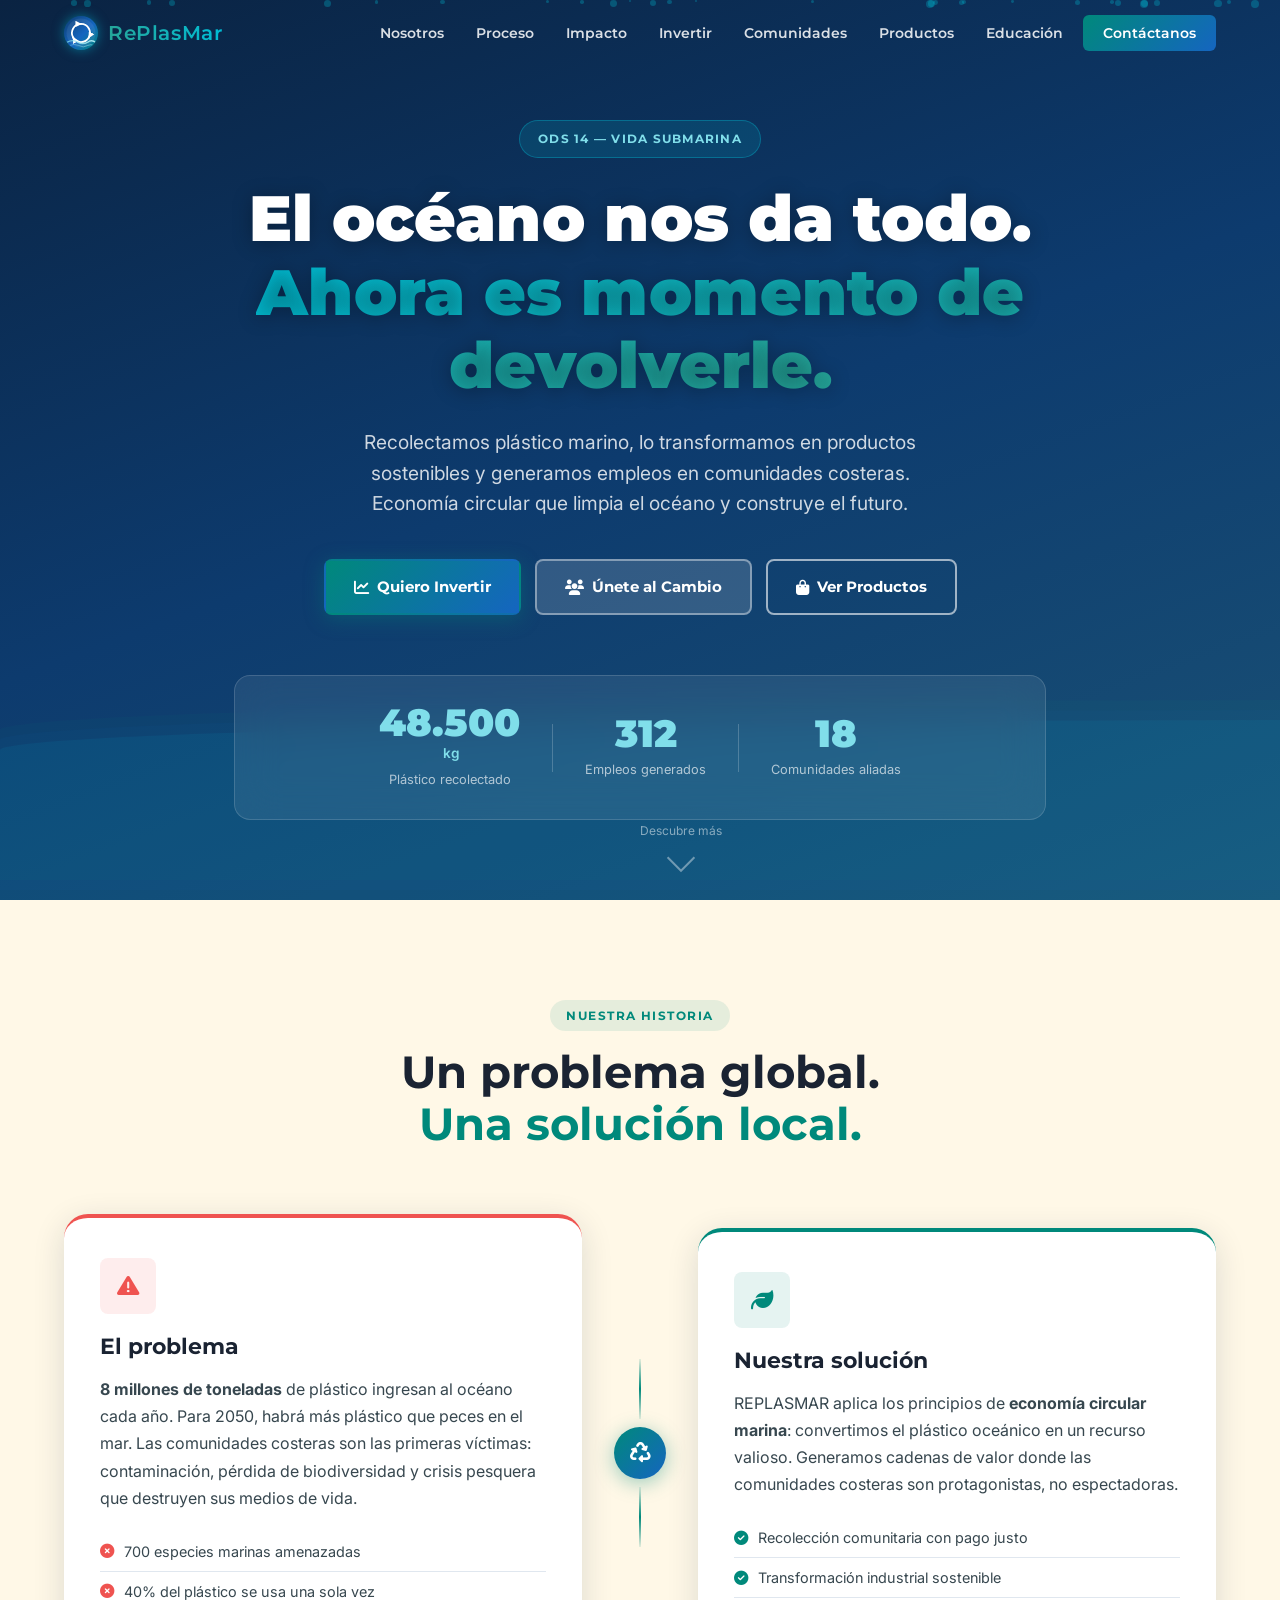
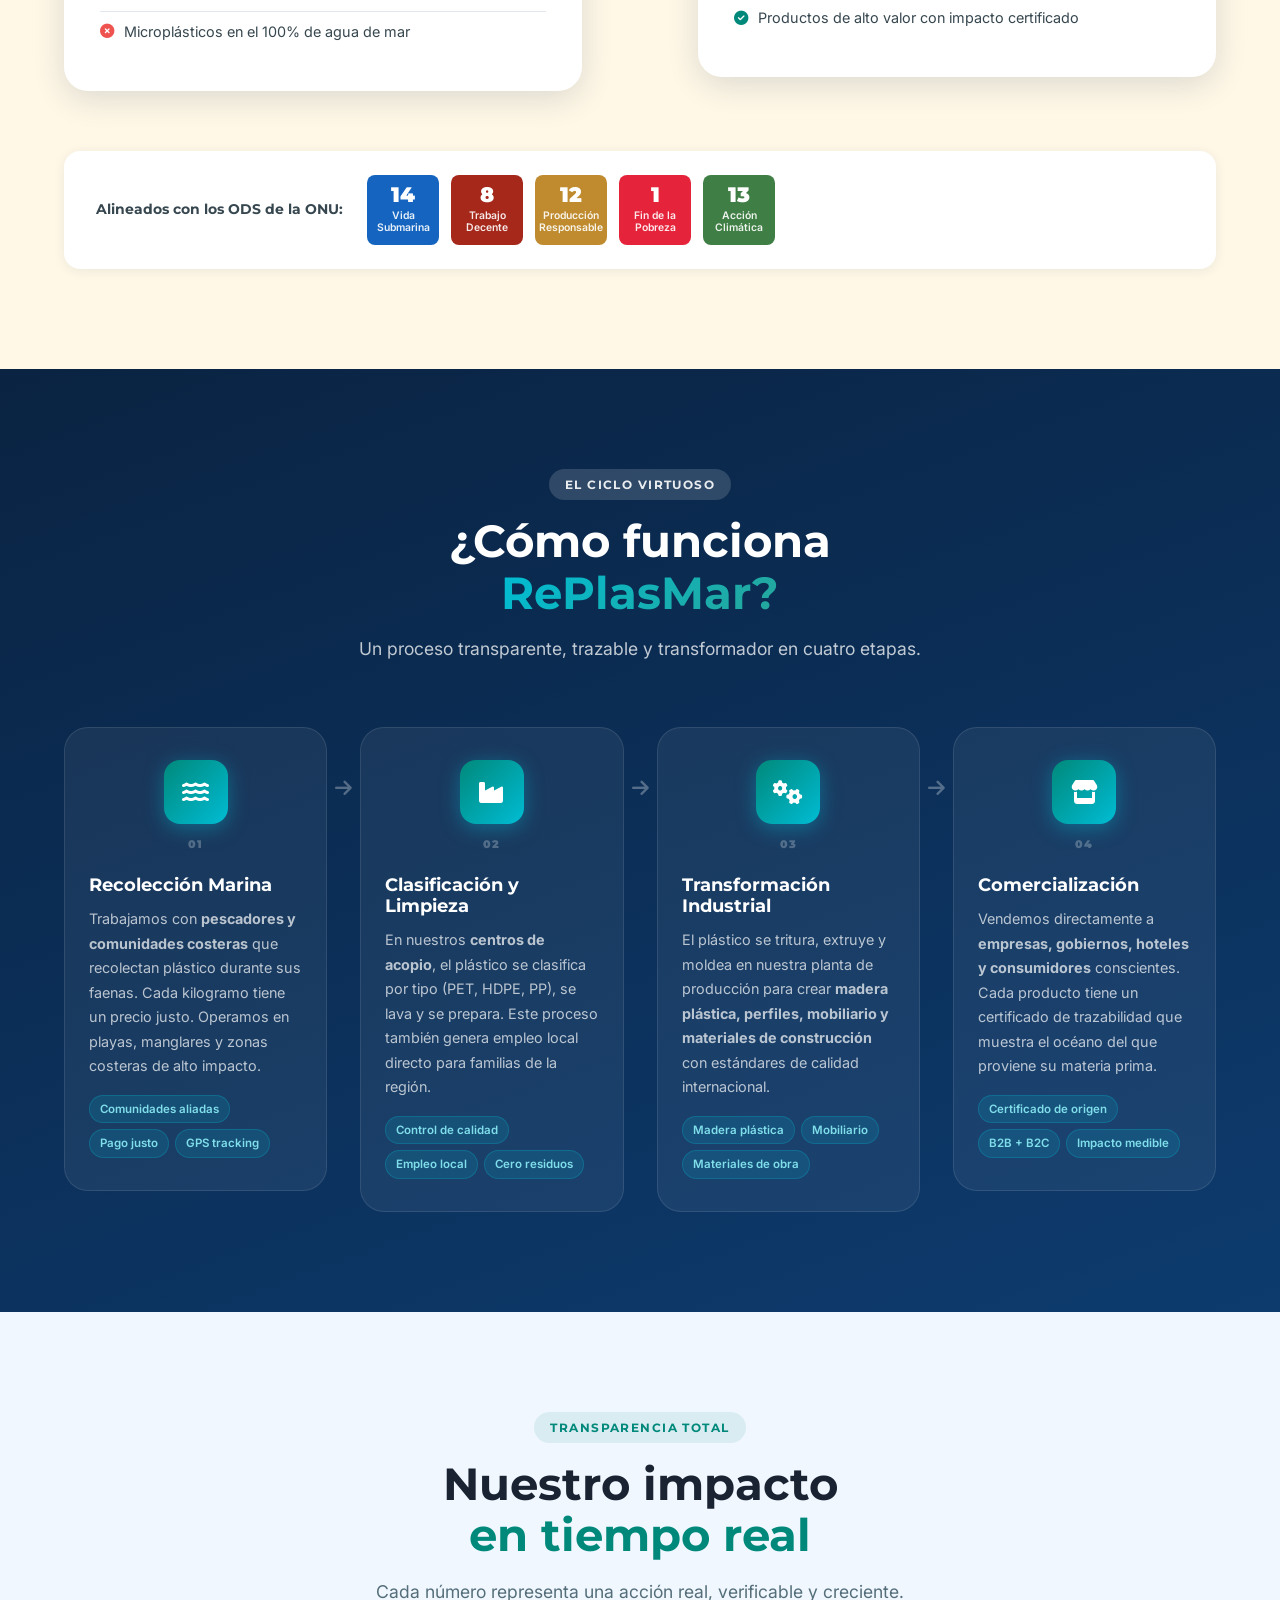
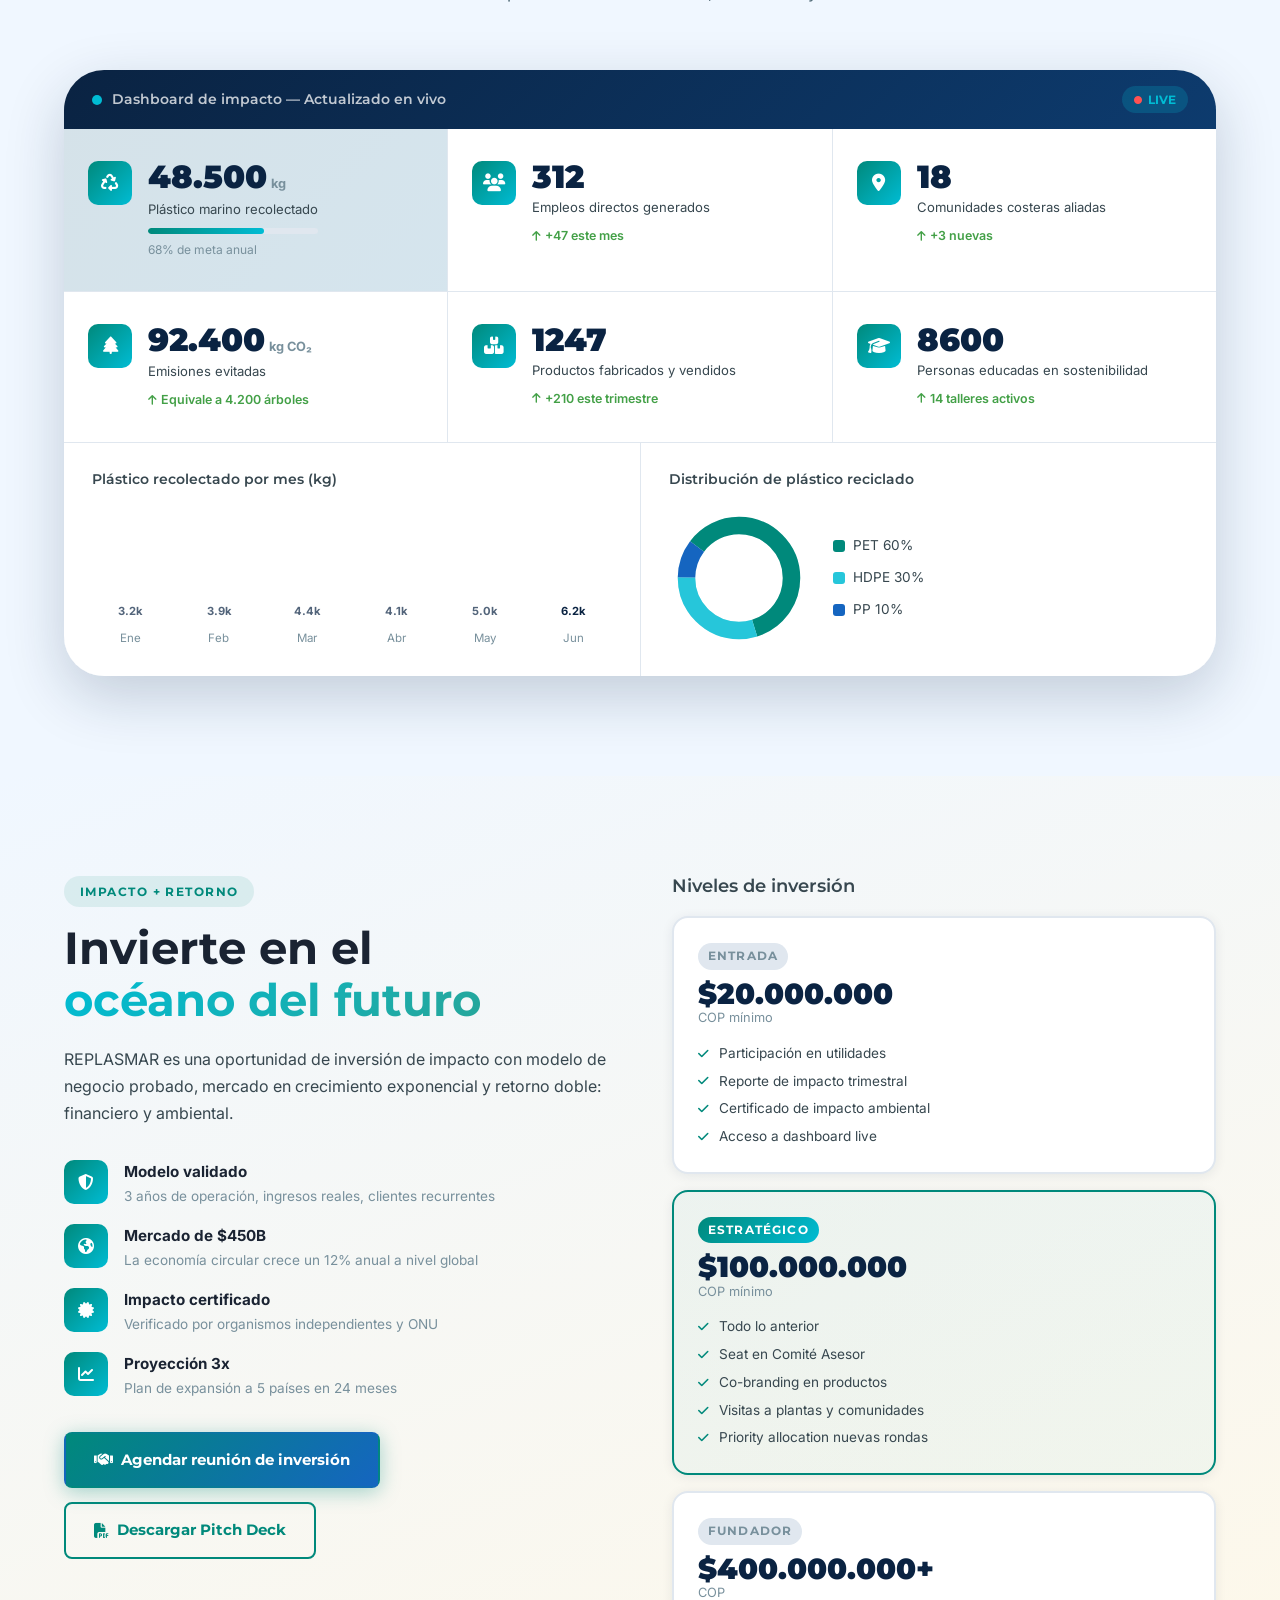
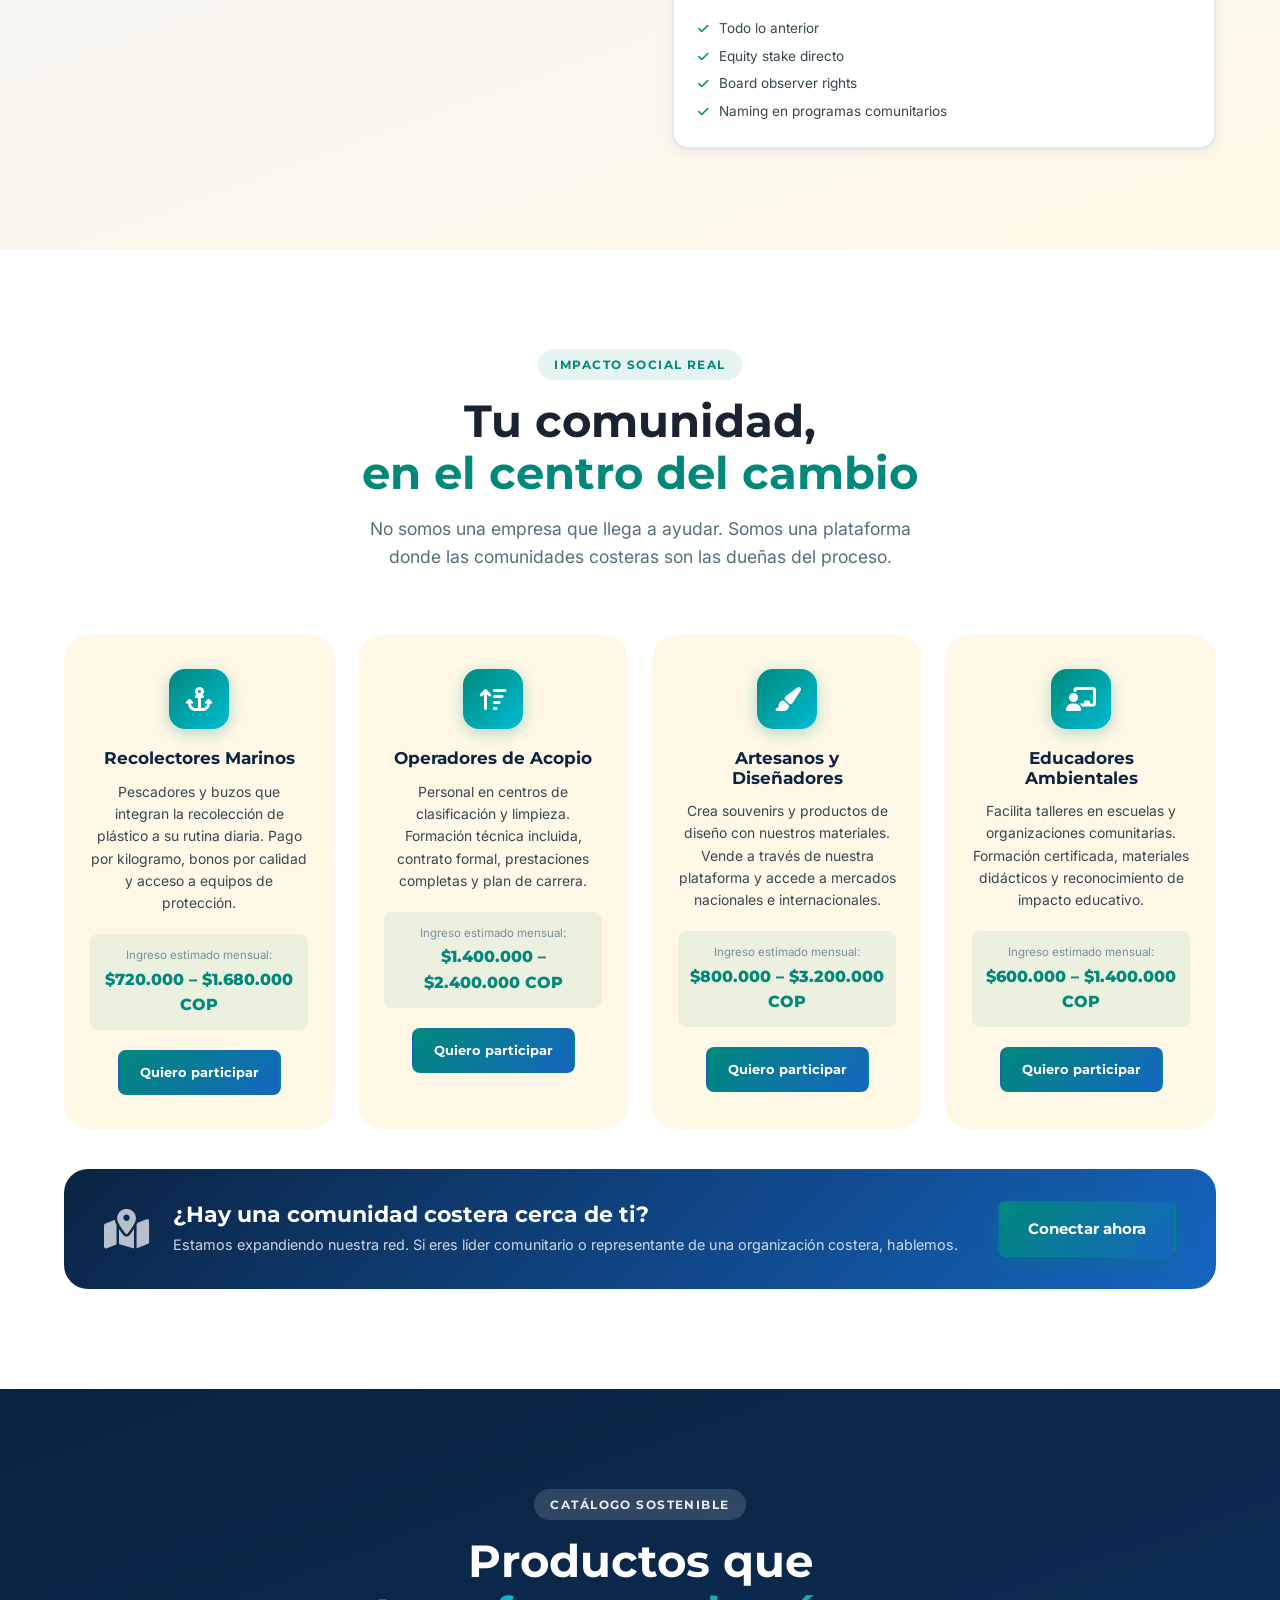
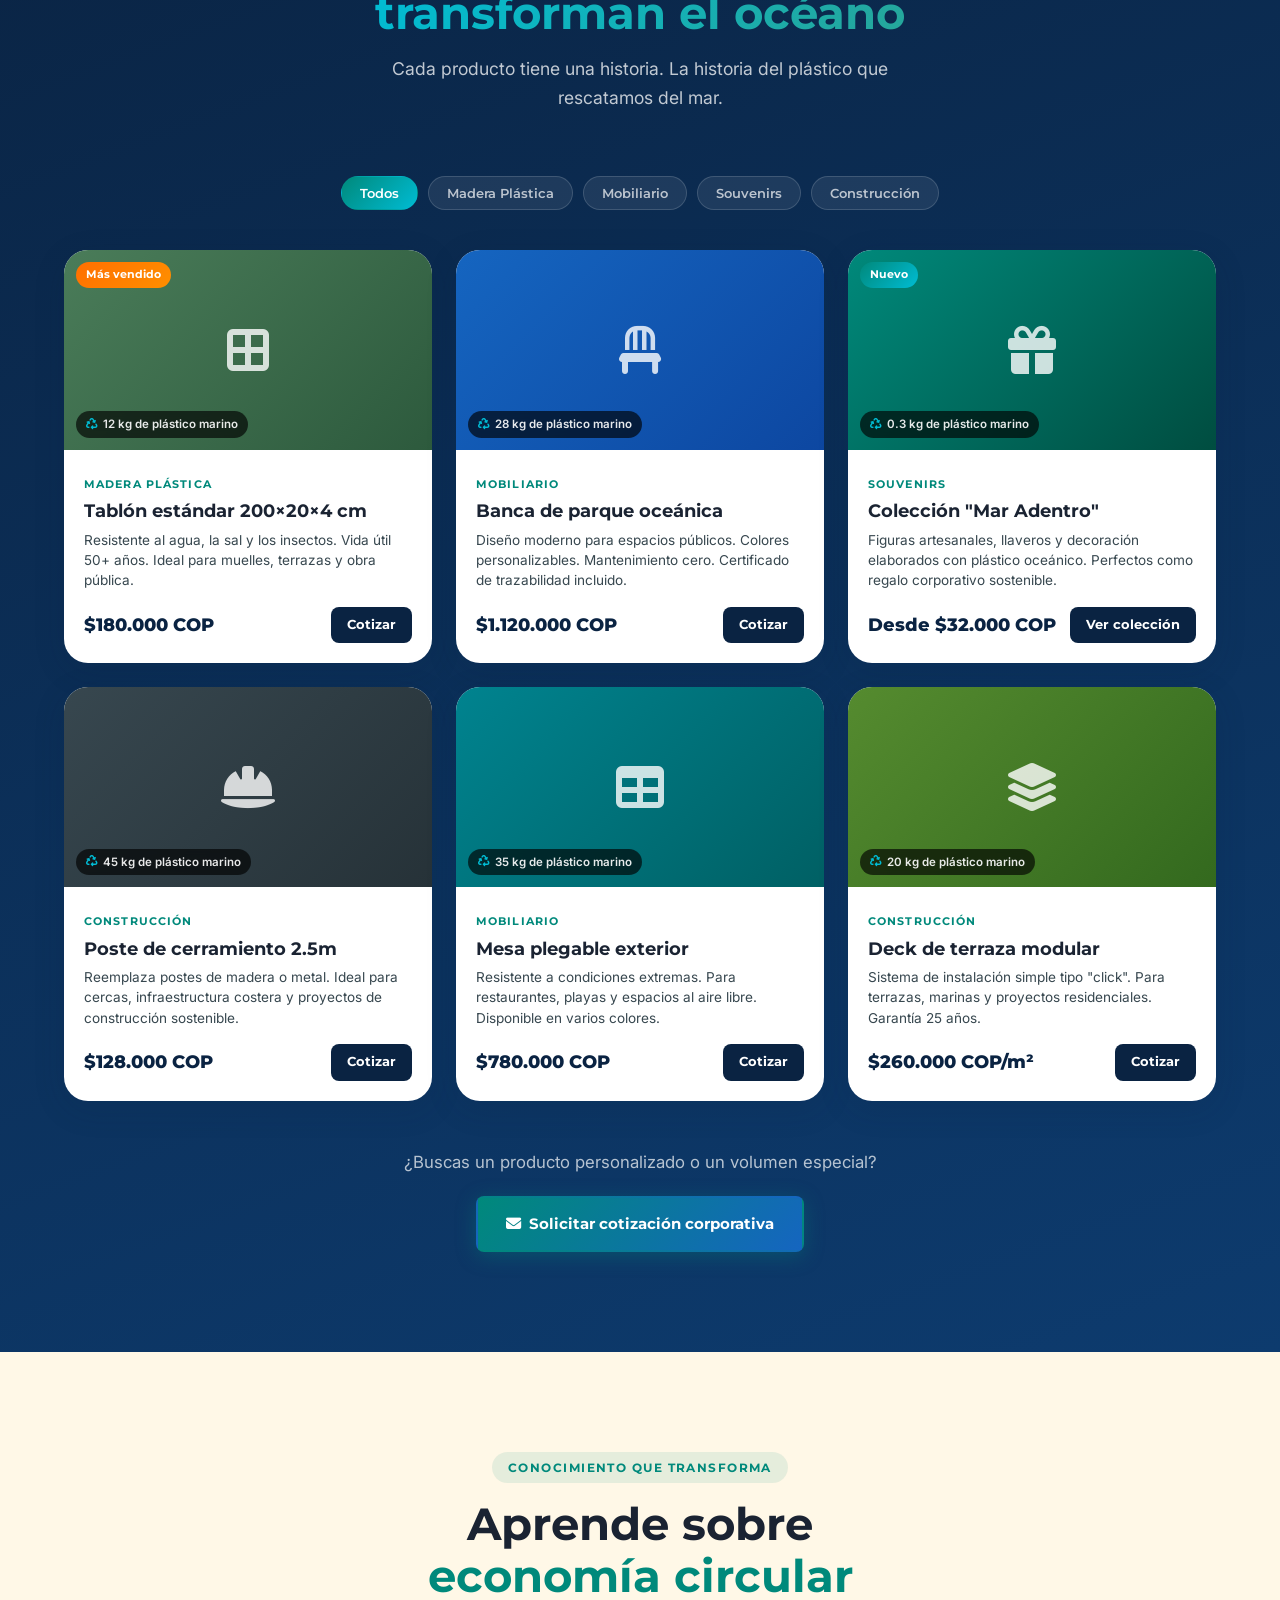
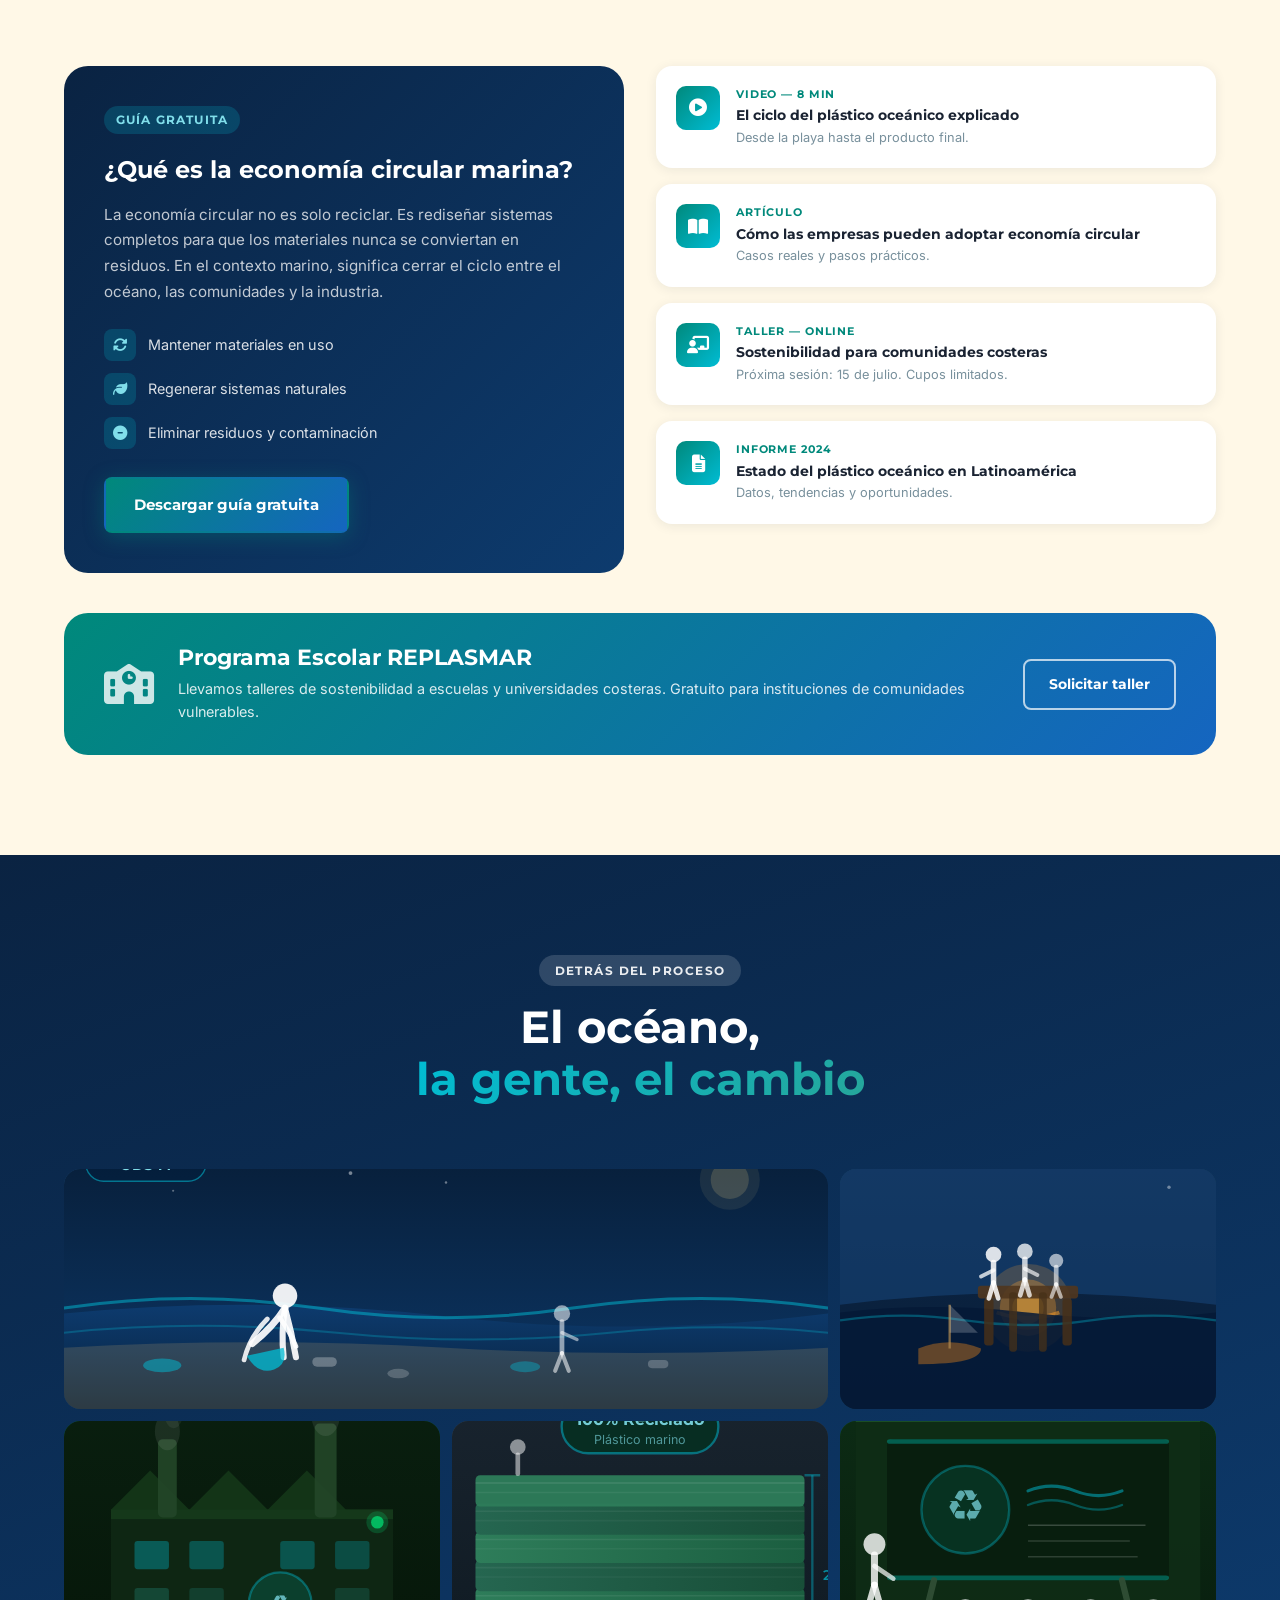
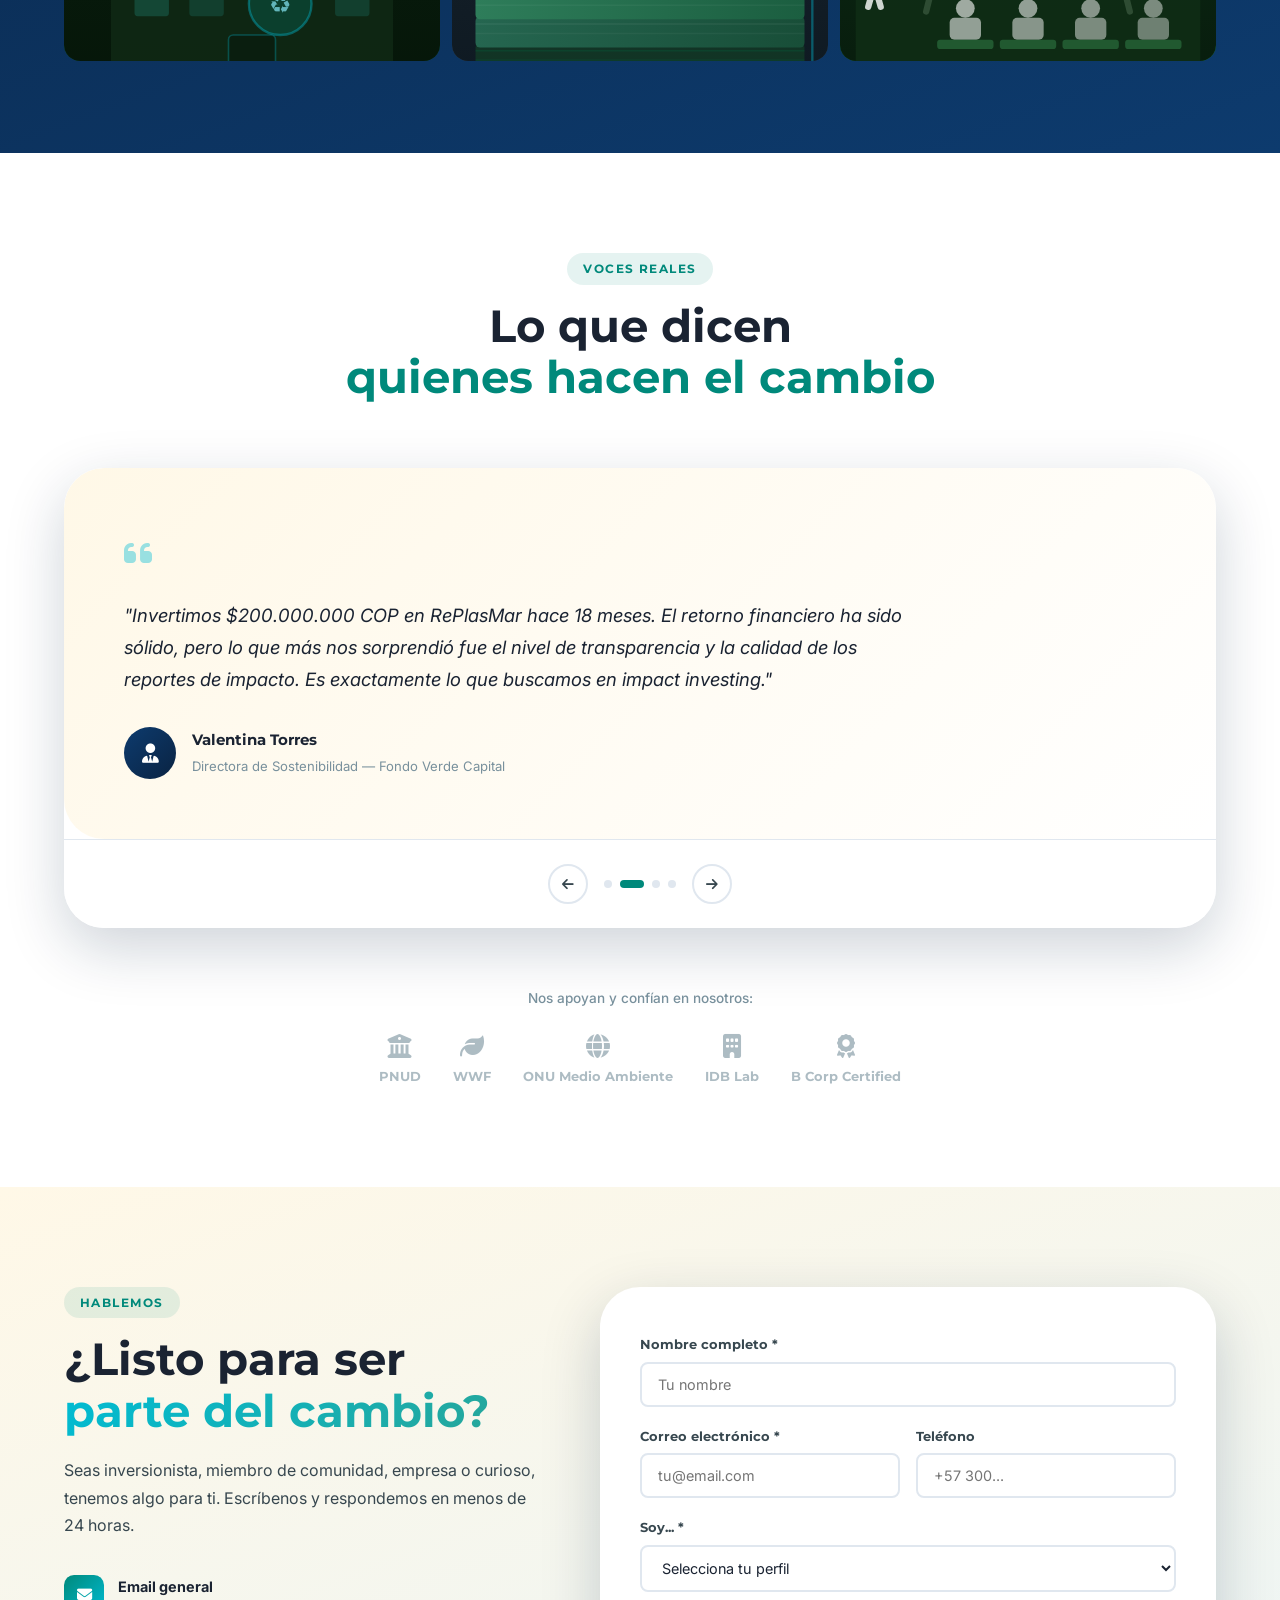
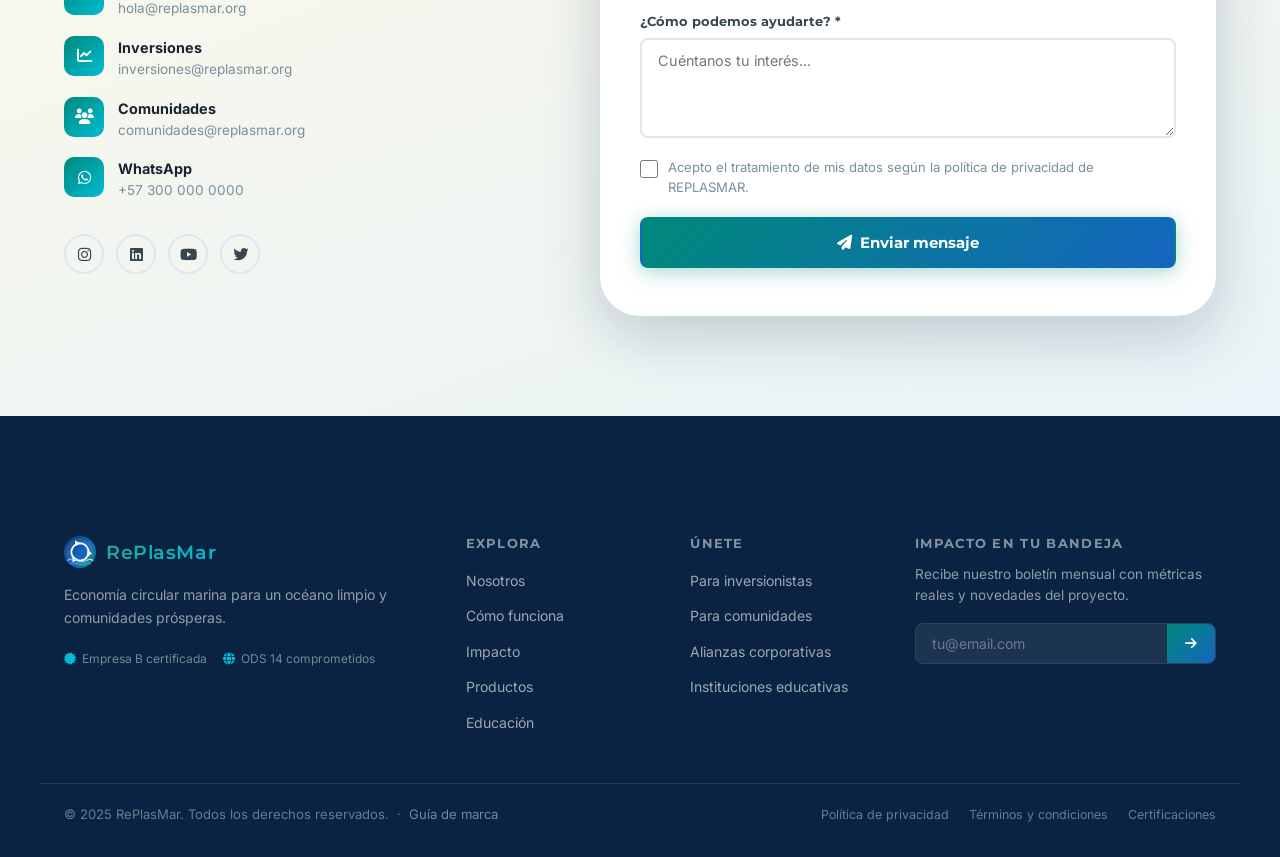
==== index.html @ 80ac5e84 "Initial commit — RePlasMar web Sitio completo: 11 secciones, logo SVG, guía de marca, scripts JS y e" ====
<!DOCTYPE html>
<html lang="es">
<head>
  <meta charset="UTF-8" />
  <meta name="viewport" content="width=device-width, initial-scale=1.0" />
  <meta name="description" content="RePlasMar — Transformamos el plástico del océano en productos sostenibles, empleos reales y futuro para las comunidades costeras." />
  <title>RePlasMar — Economía Circular Marina</title>
  <link rel="icon" href="logo.svg" type="image/svg+xml" />

  <!-- Fonts -->
  <link rel="preconnect" href="https://fonts.googleapis.com" />
  <link rel="preconnect" href="https://fonts.gstatic.com" crossorigin />
  <link href="https://fonts.googleapis.com/css2?family=Montserrat:wght@300;400;600;700;800;900&family=Inter:wght@300;400;500;600&display=swap" rel="stylesheet" />

  <!-- Icons -->
  <link rel="stylesheet" href="https://cdnjs.cloudflare.com/ajax/libs/font-awesome/6.5.0/css/all.min.css" />

  <link rel="stylesheet" href="styles.css" />
</head>
<body>

  <!-- ═══════════════════════════════════════════
       NAVIGATION
  ═══════════════════════════════════════════ -->
  <nav class="navbar" id="navbar">
    <div class="nav-container">
      <a href="#inicio" class="nav-logo">
        <img src="logo.svg" class="nav-logo-img" alt="RePlasMar" width="34" height="34" />
        <span class="logo-text">RePlasMar</span>
      </a>
      <ul class="nav-links" id="navLinks">
        <li><a href="#nosotros">Nosotros</a></li>
        <li><a href="#como-funciona">Proceso</a></li>
        <li><a href="#impacto">Impacto</a></li>
        <li><a href="#inversionistas">Invertir</a></li>
        <li><a href="#comunidades">Comunidades</a></li>
        <li><a href="#productos">Productos</a></li>
        <li><a href="#educacion">Educación</a></li>
        <li><a href="#contacto" class="nav-cta">Contáctanos</a></li>
      </ul>
      <button class="hamburger" id="hamburger" aria-label="Abrir menú">
        <span></span><span></span><span></span>
      </button>
    </div>
  </nav>

  <!-- ═══════════════════════════════════════════
       HERO SECTION
  ═══════════════════════════════════════════ -->
  <section id="inicio" class="hero">
    <div class="hero-bg">
      <div class="wave wave-1"></div>
      <div class="wave wave-2"></div>
      <div class="wave wave-3"></div>
      <div class="particles" id="particles"></div>
    </div>
    <div class="hero-content">
      <div class="hero-badge">
        <span>ODS 14 — Vida Submarina</span>
      </div>
      <h1 class="hero-title">
        El océano nos da todo.<br/>
        <span class="gradient-text">Ahora es momento de devolverle.</span>
      </h1>
      <p class="hero-subtitle">
        Recolectamos plástico marino, lo transformamos en productos sostenibles
        y generamos empleos en comunidades costeras. Economía circular que limpia
        el océano y construye el futuro.
      </p>
      <div class="hero-cta-group">
        <a href="#inversionistas" class="btn btn-primary">
          <i class="fas fa-chart-line"></i> Quiero Invertir
        </a>
        <a href="#comunidades" class="btn btn-secondary">
          <i class="fas fa-users"></i> Únete al Cambio
        </a>
        <a href="#productos" class="btn btn-outline">
          <i class="fas fa-shopping-bag"></i> Ver Productos
        </a>
      </div>
      <div class="hero-stats">
        <div class="hero-stat">
          <span class="stat-num" data-target="48500">0</span>
          <span class="stat-unit">kg</span>
          <span class="stat-label">Plástico recolectado</span>
        </div>
        <div class="hero-stat-divider"></div>
        <div class="hero-stat">
          <span class="stat-num" data-target="312">0</span>
          <span class="stat-label">Empleos generados</span>
        </div>
        <div class="hero-stat-divider"></div>
        <div class="hero-stat">
          <span class="stat-num" data-target="18">0</span>
          <span class="stat-label">Comunidades aliadas</span>
        </div>
      </div>
    </div>
    <div class="hero-scroll-indicator">
      <span>Descubre más</span>
      <div class="scroll-arrow"></div>
    </div>
  </section>

  <!-- ═══════════════════════════════════════════
       SOBRE NOSOTROS
  ═══════════════════════════════════════════ -->
  <section id="nosotros" class="section about">
    <div class="container">
      <div class="section-header">
        <span class="section-tag">Nuestra historia</span>
        <h2>Un problema global.<br/><span class="text-accent">Una solución local.</span></h2>
      </div>

      <div class="about-grid">
        <div class="about-problem fade-in">
          <div class="about-card problem-card">
            <div class="about-icon">
              <i class="fas fa-exclamation-triangle"></i>
            </div>
            <h3>El problema</h3>
            <p>
              <strong>8 millones de toneladas</strong> de plástico ingresan al océano cada año.
              Para 2050, habrá más plástico que peces en el mar. Las comunidades costeras
              son las primeras víctimas: contaminación, pérdida de biodiversidad y crisis
              pesquera que destruyen sus medios de vida.
            </p>
            <ul class="problem-list">
              <li><i class="fas fa-times-circle"></i> 700 especies marinas amenazadas</li>
              <li><i class="fas fa-times-circle"></i> 40% del plástico se usa una sola vez</li>
              <li><i class="fas fa-times-circle"></i> Microplásticos en el 100% de agua de mar</li>
            </ul>
          </div>
        </div>

        <div class="about-connector fade-in">
          <div class="connector-line"></div>
          <div class="connector-icon">
            <i class="fas fa-recycle"></i>
          </div>
          <div class="connector-line"></div>
        </div>

        <div class="about-solution fade-in">
          <div class="about-card solution-card">
            <div class="about-icon solution-icon">
              <i class="fas fa-leaf"></i>
            </div>
            <h3>Nuestra solución</h3>
            <p>
              REPLASMAR aplica los principios de <strong>economía circular marina</strong>:
              convertimos el plástico oceánico en un recurso valioso. Generamos cadenas
              de valor donde las comunidades costeras son protagonistas, no espectadoras.
            </p>
            <ul class="solution-list">
              <li><i class="fas fa-check-circle"></i> Recolección comunitaria con pago justo</li>
              <li><i class="fas fa-check-circle"></i> Transformación industrial sostenible</li>
              <li><i class="fas fa-check-circle"></i> Productos de alto valor con impacto certificado</li>
            </ul>
          </div>
        </div>
      </div>

      <div class="ods-banner fade-in">
        <span class="ods-label">Alineados con los ODS de la ONU:</span>
        <div class="ods-badges">
          <div class="ods-badge ods-14">
            <span class="ods-num">14</span>
            <span class="ods-name">Vida Submarina</span>
          </div>
          <div class="ods-badge ods-8">
            <span class="ods-num">8</span>
            <span class="ods-name">Trabajo Decente</span>
          </div>
          <div class="ods-badge ods-12">
            <span class="ods-num">12</span>
            <span class="ods-name">Producción Responsable</span>
          </div>
          <div class="ods-badge ods-1">
            <span class="ods-num">1</span>
            <span class="ods-name">Fin de la Pobreza</span>
          </div>
          <div class="ods-badge ods-13">
            <span class="ods-num">13</span>
            <span class="ods-name">Acción Climática</span>
          </div>
        </div>
      </div>
    </div>
  </section>

  <!-- ═══════════════════════════════════════════
       CÓMO FUNCIONA
  ═══════════════════════════════════════════ -->
  <section id="como-funciona" class="section process">
    <div class="container">
      <div class="section-header light">
        <span class="section-tag">El ciclo virtuoso</span>
        <h2>¿Cómo funciona<br/><span class="gradient-text">RePlasMar?</span></h2>
        <p class="section-desc">Un proceso transparente, trazable y transformador en cuatro etapas.</p>
      </div>

      <div class="process-timeline">
        <div class="process-step fade-in" data-step="01">
          <div class="step-visual">
            <div class="step-icon-wrap">
              <i class="fas fa-water"></i>
            </div>
            <div class="step-number">01</div>
          </div>
          <div class="step-content">
            <h3>Recolección Marina</h3>
            <p>
              Trabajamos con <strong>pescadores y comunidades costeras</strong> que recolectan
              plástico durante sus faenas. Cada kilogramo tiene un precio justo.
              Operamos en playas, manglares y zonas costeras de alto impacto.
            </p>
            <div class="step-tags">
              <span>Comunidades aliadas</span>
              <span>Pago justo</span>
              <span>GPS tracking</span>
            </div>
          </div>
        </div>

        <div class="process-connector">
          <i class="fas fa-arrow-right"></i>
        </div>

        <div class="process-step fade-in" data-step="02">
          <div class="step-visual">
            <div class="step-icon-wrap">
              <i class="fas fa-industry"></i>
            </div>
            <div class="step-number">02</div>
          </div>
          <div class="step-content">
            <h3>Clasificación y Limpieza</h3>
            <p>
              En nuestros <strong>centros de acopio</strong>, el plástico se clasifica
              por tipo (PET, HDPE, PP), se lava y se prepara. Este proceso también
              genera empleo local directo para familias de la región.
            </p>
            <div class="step-tags">
              <span>Control de calidad</span>
              <span>Empleo local</span>
              <span>Cero residuos</span>
            </div>
          </div>
        </div>

        <div class="process-connector">
          <i class="fas fa-arrow-right"></i>
        </div>

        <div class="process-step fade-in" data-step="03">
          <div class="step-visual">
            <div class="step-icon-wrap">
              <i class="fas fa-cogs"></i>
            </div>
            <div class="step-number">03</div>
          </div>
          <div class="step-content">
            <h3>Transformación Industrial</h3>
            <p>
              El plástico se tritura, extruye y moldea en nuestra planta de producción
              para crear <strong>madera plástica, perfiles, mobiliario y materiales
              de construcción</strong> con estándares de calidad internacional.
            </p>
            <div class="step-tags">
              <span>Madera plástica</span>
              <span>Mobiliario</span>
              <span>Materiales de obra</span>
            </div>
          </div>
        </div>

        <div class="process-connector">
          <i class="fas fa-arrow-right"></i>
        </div>

        <div class="process-step fade-in" data-step="04">
          <div class="step-visual">
            <div class="step-icon-wrap">
              <i class="fas fa-store"></i>
            </div>
            <div class="step-number">04</div>
          </div>
          <div class="step-content">
            <h3>Comercialización</h3>
            <p>
              Vendemos directamente a <strong>empresas, gobiernos, hoteles y
              consumidores</strong> conscientes. Cada producto tiene un certificado
              de trazabilidad que muestra el océano del que proviene su materia prima.
            </p>
            <div class="step-tags">
              <span>Certificado de origen</span>
              <span>B2B + B2C</span>
              <span>Impacto medible</span>
            </div>
          </div>
        </div>
      </div>
    </div>
  </section>

  <!-- ═══════════════════════════════════════════
       IMPACTO — DASHBOARD
  ═══════════════════════════════════════════ -->
  <section id="impacto" class="section impact">
    <div class="container">
      <div class="section-header">
        <span class="section-tag">Transparencia total</span>
        <h2>Nuestro impacto<br/><span class="text-accent">en tiempo real</span></h2>
        <p class="section-desc" style="color: #546e7a;">Cada número representa una acción real, verificable y creciente.</p>
      </div>

      <div class="impact-dashboard fade-in">
        <div class="dashboard-header">
          <div class="dashboard-dot active"></div>
          <span>Dashboard de impacto — Actualizado en vivo</span>
          <span class="live-badge"><i class="fas fa-circle"></i> LIVE</span>
        </div>

        <div class="metrics-grid">
          <div class="metric-card metric-primary">
            <div class="metric-icon"><i class="fas fa-recycle"></i></div>
            <div class="metric-data">
              <div class="metric-value">
                <span class="counter" data-target="48500">0</span>
                <span class="metric-unit">kg</span>
              </div>
              <div class="metric-label">Plástico marino recolectado</div>
              <div class="metric-progress">
                <div class="progress-bar" style="--progress: 68%"></div>
                <span>68% de meta anual</span>
              </div>
            </div>
          </div>

          <div class="metric-card">
            <div class="metric-icon"><i class="fas fa-users"></i></div>
            <div class="metric-data">
              <div class="metric-value">
                <span class="counter" data-target="312">0</span>
              </div>
              <div class="metric-label">Empleos directos generados</div>
              <div class="metric-trend up"><i class="fas fa-arrow-up"></i> +47 este mes</div>
            </div>
          </div>

          <div class="metric-card">
            <div class="metric-icon"><i class="fas fa-map-marker-alt"></i></div>
            <div class="metric-data">
              <div class="metric-value">
                <span class="counter" data-target="18">0</span>
              </div>
              <div class="metric-label">Comunidades costeras aliadas</div>
              <div class="metric-trend up"><i class="fas fa-arrow-up"></i> +3 nuevas</div>
            </div>
          </div>

          <div class="metric-card">
            <div class="metric-icon"><i class="fas fa-tree"></i></div>
            <div class="metric-data">
              <div class="metric-value">
                <span class="counter" data-target="92400">0</span>
                <span class="metric-unit">kg CO₂</span>
              </div>
              <div class="metric-label">Emisiones evitadas</div>
              <div class="metric-trend up"><i class="fas fa-arrow-up"></i> Equivale a 4.200 árboles</div>
            </div>
          </div>

          <div class="metric-card">
            <div class="metric-icon"><i class="fas fa-boxes"></i></div>
            <div class="metric-data">
              <div class="metric-value">
                <span class="counter" data-target="1247">0</span>
              </div>
              <div class="metric-label">Productos fabricados y vendidos</div>
              <div class="metric-trend up"><i class="fas fa-arrow-up"></i> +210 este trimestre</div>
            </div>
          </div>

          <div class="metric-card">
            <div class="metric-icon"><i class="fas fa-graduation-cap"></i></div>
            <div class="metric-data">
              <div class="metric-value">
                <span class="counter" data-target="8600">0</span>
              </div>
              <div class="metric-label">Personas educadas en sostenibilidad</div>
              <div class="metric-trend up"><i class="fas fa-arrow-up"></i> 14 talleres activos</div>
            </div>
          </div>
        </div>

        <div class="impact-chart-section">
          <div class="chart-card">
            <h4>Plástico recolectado por mes (kg)</h4>
            <div class="bar-chart">
              <div class="bar-group">
                <div class="bar" style="--height: 45%"><span class="bar-val">3.2k</span></div>
                <span class="bar-label">Ene</span>
              </div>
              <div class="bar-group">
                <div class="bar" style="--height: 55%"><span class="bar-val">3.9k</span></div>
                <span class="bar-label">Feb</span>
              </div>
              <div class="bar-group">
                <div class="bar" style="--height: 62%"><span class="bar-val">4.4k</span></div>
                <span class="bar-label">Mar</span>
              </div>
              <div class="bar-group">
                <div class="bar" style="--height: 58%"><span class="bar-val">4.1k</span></div>
                <span class="bar-label">Abr</span>
              </div>
              <div class="bar-group">
                <div class="bar" style="--height: 70%"><span class="bar-val">5.0k</span></div>
                <span class="bar-label">May</span>
              </div>
              <div class="bar-group">
                <div class="bar active" style="--height: 88%"><span class="bar-val">6.2k</span></div>
                <span class="bar-label">Jun</span>
              </div>
            </div>
          </div>

          <div class="chart-card">
            <h4>Distribución de plástico reciclado</h4>
            <div class="donut-chart">
              <svg viewBox="0 0 160 160" class="donut-svg">
                <circle cx="80" cy="80" r="60" fill="none" stroke="#e0f2f1" stroke-width="20"/>
                <circle cx="80" cy="80" r="60" fill="none" stroke="#00897b" stroke-width="20"
                  stroke-dasharray="226 151" stroke-dashoffset="56" class="donut-segment"/>
                <circle cx="80" cy="80" r="60" fill="none" stroke="#26c6da" stroke-width="20"
                  stroke-dasharray="113 264" stroke-dashoffset="-170" class="donut-segment"/>
                <circle cx="80" cy="80" r="60" fill="none" stroke="#1565c0" stroke-width="20"
                  stroke-dasharray="38 339" stroke-dashoffset="-283" class="donut-segment"/>
              </svg>
              <div class="donut-legend">
                <div class="legend-item"><span style="background:#00897b"></span>PET 60%</div>
                <div class="legend-item"><span style="background:#26c6da"></span>HDPE 30%</div>
                <div class="legend-item"><span style="background:#1565c0"></span>PP 10%</div>
              </div>
            </div>
          </div>
        </div>
      </div>
    </div>
  </section>

  <!-- ═══════════════════════════════════════════
       PARA INVERSIONISTAS
  ═══════════════════════════════════════════ -->
  <section id="inversionistas" class="section investors">
    <div class="container">
      <div class="investors-grid">
        <div class="investors-content fade-in">
          <span class="section-tag">Impacto + Retorno</span>
          <h2>Invierte en el<br/><span class="gradient-text">océano del futuro</span></h2>
          <p>
            REPLASMAR es una oportunidad de inversión de impacto con modelo de negocio
            probado, mercado en crecimiento exponencial y retorno doble: financiero y ambiental.
          </p>

          <div class="value-props">
            <div class="value-prop">
              <div class="vp-icon"><i class="fas fa-shield-alt"></i></div>
              <div class="vp-text">
                <strong>Modelo validado</strong>
                <span>3 años de operación, ingresos reales, clientes recurrentes</span>
              </div>
            </div>
            <div class="value-prop">
              <div class="vp-icon"><i class="fas fa-globe-americas"></i></div>
              <div class="vp-text">
                <strong>Mercado de $450B</strong>
                <span>La economía circular crece un 12% anual a nivel global</span>
              </div>
            </div>
            <div class="value-prop">
              <div class="vp-icon"><i class="fas fa-certificate"></i></div>
              <div class="vp-text">
                <strong>Impacto certificado</strong>
                <span>Verificado por organismos independientes y ONU</span>
              </div>
            </div>
            <div class="value-prop">
              <div class="vp-icon"><i class="fas fa-chart-line"></i></div>
              <div class="vp-text">
                <strong>Proyección 3x</strong>
                <span>Plan de expansión a 5 países en 24 meses</span>
              </div>
            </div>
          </div>

          <div class="investor-cta-group">
            <a href="#contacto" class="btn btn-primary">
              <i class="fas fa-handshake"></i> Agendar reunión de inversión
            </a>
            <a href="#contacto" class="btn btn-ghost">
              <i class="fas fa-file-pdf"></i> Descargar Pitch Deck
            </a>
          </div>
        </div>

        <div class="investors-tiers fade-in">
          <h3 class="tiers-title">Niveles de inversión</h3>
          <div class="tier-cards">
            <div class="tier-card">
              <div class="tier-badge">Entrada</div>
              <div class="tier-amount">$20.000.000</div>
              <div class="tier-unit">COP mínimo</div>
              <ul class="tier-benefits">
                <li><i class="fas fa-check"></i> Participación en utilidades</li>
                <li><i class="fas fa-check"></i> Reporte de impacto trimestral</li>
                <li><i class="fas fa-check"></i> Certificado de impacto ambiental</li>
                <li><i class="fas fa-check"></i> Acceso a dashboard live</li>
              </ul>
            </div>
            <div class="tier-card tier-featured">
              <div class="tier-badge featured">Estratégico</div>
              <div class="tier-amount">$100.000.000</div>
              <div class="tier-unit">COP mínimo</div>
              <ul class="tier-benefits">
                <li><i class="fas fa-check"></i> Todo lo anterior</li>
                <li><i class="fas fa-check"></i> Seat en Comité Asesor</li>
                <li><i class="fas fa-check"></i> Co-branding en productos</li>
                <li><i class="fas fa-check"></i> Visitas a plantas y comunidades</li>
                <li><i class="fas fa-check"></i> Priority allocation nuevas rondas</li>
              </ul>
            </div>
            <div class="tier-card">
              <div class="tier-badge">Fundador</div>
              <div class="tier-amount">$400.000.000+</div>
              <div class="tier-unit">COP</div>
              <ul class="tier-benefits">
                <li><i class="fas fa-check"></i> Todo lo anterior</li>
                <li><i class="fas fa-check"></i> Equity stake directo</li>
                <li><i class="fas fa-check"></i> Board observer rights</li>
                <li><i class="fas fa-check"></i> Naming en programas comunitarios</li>
              </ul>
            </div>
          </div>
        </div>
      </div>
    </div>
  </section>

  <!-- ═══════════════════════════════════════════
       PARA COMUNIDADES
  ═══════════════════════════════════════════ -->
  <section id="comunidades" class="section communities">
    <div class="container">
      <div class="section-header">
        <span class="section-tag">Impacto social real</span>
        <h2>Tu comunidad,<br/><span class="text-accent">en el centro del cambio</span></h2>
        <p class="section-desc" style="color: #546e7a;">
          No somos una empresa que llega a ayudar. Somos una plataforma donde las
          comunidades costeras son las dueñas del proceso.
        </p>
      </div>

      <div class="community-grid">
        <div class="community-card fade-in">
          <div class="cc-icon"><i class="fas fa-anchor"></i></div>
          <h3>Recolectores Marinos</h3>
          <p>Pescadores y buzos que integran la recolección de plástico a su rutina diaria. Pago por kilogramo, bonos por calidad y acceso a equipos de protección.</p>
          <div class="cc-pay">
            <span class="pay-label">Ingreso estimado mensual:</span>
            <span class="pay-amount">$720.000 – $1.680.000 COP</span>
          </div>
          <a href="#contacto" class="btn btn-community">Quiero participar</a>
        </div>

        <div class="community-card fade-in">
          <div class="cc-icon"><i class="fas fa-sort-amount-up"></i></div>
          <h3>Operadores de Acopio</h3>
          <p>Personal en centros de clasificación y limpieza. Formación técnica incluida, contrato formal, prestaciones completas y plan de carrera.</p>
          <div class="cc-pay">
            <span class="pay-label">Ingreso estimado mensual:</span>
            <span class="pay-amount">$1.400.000 – $2.400.000 COP</span>
          </div>
          <a href="#contacto" class="btn btn-community">Quiero participar</a>
        </div>

        <div class="community-card fade-in">
          <div class="cc-icon"><i class="fas fa-paint-brush"></i></div>
          <h3>Artesanos y Diseñadores</h3>
          <p>Crea souvenirs y productos de diseño con nuestros materiales. Vende a través de nuestra plataforma y accede a mercados nacionales e internacionales.</p>
          <div class="cc-pay">
            <span class="pay-label">Ingreso estimado mensual:</span>
            <span class="pay-amount">$800.000 – $3.200.000 COP</span>
          </div>
          <a href="#contacto" class="btn btn-community">Quiero participar</a>
        </div>

        <div class="community-card fade-in">
          <div class="cc-icon"><i class="fas fa-chalkboard-teacher"></i></div>
          <h3>Educadores Ambientales</h3>
          <p>Facilita talleres en escuelas y organizaciones comunitarias. Formación certificada, materiales didácticos y reconocimiento de impacto educativo.</p>
          <div class="cc-pay">
            <span class="pay-label">Ingreso estimado mensual:</span>
            <span class="pay-amount">$600.000 – $1.400.000 COP</span>
          </div>
          <a href="#contacto" class="btn btn-community">Quiero participar</a>
        </div>
      </div>

      <div class="community-map-banner fade-in">
        <div class="map-banner-content">
          <i class="fas fa-map-marked-alt map-banner-icon"></i>
          <div>
            <h3>¿Hay una comunidad costera cerca de ti?</h3>
            <p>Estamos expandiendo nuestra red. Si eres líder comunitario o representante de una organización costera, hablemos.</p>
          </div>
          <a href="#contacto" class="btn btn-primary">Conectar ahora</a>
        </div>
      </div>
    </div>
  </section>

  <!-- ═══════════════════════════════════════════
       PRODUCTOS
  ═══════════════════════════════════════════ -->
  <section id="productos" class="section products">
    <div class="container">
      <div class="section-header light">
        <span class="section-tag">Catálogo sostenible</span>
        <h2>Productos que<br/><span class="gradient-text">transforman el océano</span></h2>
        <p class="section-desc">Cada producto tiene una historia. La historia del plástico que rescatamos del mar.</p>
      </div>

      <div class="product-filters">
        <button class="filter-btn active" data-filter="all">Todos</button>
        <button class="filter-btn" data-filter="madera">Madera Plástica</button>
        <button class="filter-btn" data-filter="mobiliario">Mobiliario</button>
        <button class="filter-btn" data-filter="souvenirs">Souvenirs</button>
        <button class="filter-btn" data-filter="construccion">Construcción</button>
      </div>

      <div class="products-grid">
        <div class="product-card fade-in" data-category="madera">
          <div class="product-img">
            <div class="product-img-placeholder madera">
              <i class="fas fa-border-all"></i>
            </div>
            <div class="product-badge">Más vendido</div>
            <div class="product-impact-tag">
              <i class="fas fa-recycle"></i> 12 kg de plástico marino
            </div>
          </div>
          <div class="product-info">
            <span class="product-category">Madera Plástica</span>
            <h4>Tablón estándar 200×20×4 cm</h4>
            <p>Resistente al agua, la sal y los insectos. Vida útil 50+ años. Ideal para muelles, terrazas y obra pública.</p>
            <div class="product-footer">
              <span class="product-price">$180.000 COP</span>
              <a href="#contacto" class="btn-product">Cotizar</a>
            </div>
          </div>
        </div>

        <div class="product-card fade-in" data-category="mobiliario">
          <div class="product-img">
            <div class="product-img-placeholder mobiliario">
              <i class="fas fa-chair"></i>
            </div>
            <div class="product-impact-tag">
              <i class="fas fa-recycle"></i> 28 kg de plástico marino
            </div>
          </div>
          <div class="product-info">
            <span class="product-category">Mobiliario</span>
            <h4>Banca de parque oceánica</h4>
            <p>Diseño moderno para espacios públicos. Colores personalizables. Mantenimiento cero. Certificado de trazabilidad incluido.</p>
            <div class="product-footer">
              <span class="product-price">$1.120.000 COP</span>
              <a href="#contacto" class="btn-product">Cotizar</a>
            </div>
          </div>
        </div>

        <div class="product-card fade-in" data-category="souvenirs">
          <div class="product-img">
            <div class="product-img-placeholder souvenirs">
              <i class="fas fa-gift"></i>
            </div>
            <div class="product-badge new">Nuevo</div>
            <div class="product-impact-tag">
              <i class="fas fa-recycle"></i> 0.3 kg de plástico marino
            </div>
          </div>
          <div class="product-info">
            <span class="product-category">Souvenirs</span>
            <h4>Colección "Mar Adentro"</h4>
            <p>Figuras artesanales, llaveros y decoración elaborados con plástico oceánico. Perfectos como regalo corporativo sostenible.</p>
            <div class="product-footer">
              <span class="product-price">Desde $32.000 COP</span>
              <a href="#contacto" class="btn-product">Ver colección</a>
            </div>
          </div>
        </div>

        <div class="product-card fade-in" data-category="construccion">
          <div class="product-img">
            <div class="product-img-placeholder construccion">
              <i class="fas fa-hard-hat"></i>
            </div>
            <div class="product-impact-tag">
              <i class="fas fa-recycle"></i> 45 kg de plástico marino
            </div>
          </div>
          <div class="product-info">
            <span class="product-category">Construcción</span>
            <h4>Poste de cerramiento 2.5m</h4>
            <p>Reemplaza postes de madera o metal. Ideal para cercas, infraestructura costera y proyectos de construcción sostenible.</p>
            <div class="product-footer">
              <span class="product-price">$128.000 COP</span>
              <a href="#contacto" class="btn-product">Cotizar</a>
            </div>
          </div>
        </div>

        <div class="product-card fade-in" data-category="mobiliario">
          <div class="product-img">
            <div class="product-img-placeholder mobiliario2">
              <i class="fas fa-table"></i>
            </div>
            <div class="product-impact-tag">
              <i class="fas fa-recycle"></i> 35 kg de plástico marino
            </div>
          </div>
          <div class="product-info">
            <span class="product-category">Mobiliario</span>
            <h4>Mesa plegable exterior</h4>
            <p>Resistente a condiciones extremas. Para restaurantes, playas y espacios al aire libre. Disponible en varios colores.</p>
            <div class="product-footer">
              <span class="product-price">$780.000 COP</span>
              <a href="#contacto" class="btn-product">Cotizar</a>
            </div>
          </div>
        </div>

        <div class="product-card fade-in" data-category="construccion">
          <div class="product-img">
            <div class="product-img-placeholder madera2">
              <i class="fas fa-layer-group"></i>
            </div>
            <div class="product-impact-tag">
              <i class="fas fa-recycle"></i> 20 kg de plástico marino
            </div>
          </div>
          <div class="product-info">
            <span class="product-category">Construcción</span>
            <h4>Deck de terraza modular</h4>
            <p>Sistema de instalación simple tipo "click". Para terrazas, marinas y proyectos residenciales. Garantía 25 años.</p>
            <div class="product-footer">
              <span class="product-price">$260.000 COP/m²</span>
              <a href="#contacto" class="btn-product">Cotizar</a>
            </div>
          </div>
        </div>
      </div>

      <div class="products-cta fade-in">
        <p>¿Buscas un producto personalizado o un volumen especial?</p>
        <a href="#contacto" class="btn btn-primary">
          <i class="fas fa-envelope"></i> Solicitar cotización corporativa
        </a>
      </div>
    </div>
  </section>

  <!-- ═══════════════════════════════════════════
       EDUCACIÓN
  ═══════════════════════════════════════════ -->
  <section id="educacion" class="section education">
    <div class="container">
      <div class="section-header">
        <span class="section-tag">Conocimiento que transforma</span>
        <h2>Aprende sobre<br/><span class="text-accent">economía circular</span></h2>
      </div>

      <div class="edu-grid">
        <div class="edu-featured fade-in">
          <div class="edu-featured-card">
            <div class="edu-tag">Guía gratuita</div>
            <h3>¿Qué es la economía circular marina?</h3>
            <p>
              La economía circular no es solo reciclar. Es rediseñar sistemas completos
              para que los materiales nunca se conviertan en residuos. En el contexto
              marino, significa cerrar el ciclo entre el océano, las comunidades y la industria.
            </p>
            <div class="eco-principles">
              <div class="principle">
                <i class="fas fa-sync-alt"></i>
                <span>Mantener materiales en uso</span>
              </div>
              <div class="principle">
                <i class="fas fa-leaf"></i>
                <span>Regenerar sistemas naturales</span>
              </div>
              <div class="principle">
                <i class="fas fa-minus-circle"></i>
                <span>Eliminar residuos y contaminación</span>
              </div>
            </div>
            <a href="#contacto" class="btn btn-primary">Descargar guía gratuita</a>
          </div>
        </div>

        <div class="edu-resources fade-in">
          <div class="resource-card">
            <div class="resource-icon"><i class="fas fa-play-circle"></i></div>
            <div class="resource-info">
              <span class="resource-type">Video — 8 min</span>
              <h4>El ciclo del plástico oceánico explicado</h4>
              <p>Desde la playa hasta el producto final.</p>
            </div>
          </div>
          <div class="resource-card">
            <div class="resource-icon"><i class="fas fa-book-open"></i></div>
            <div class="resource-info">
              <span class="resource-type">Artículo</span>
              <h4>Cómo las empresas pueden adoptar economía circular</h4>
              <p>Casos reales y pasos prácticos.</p>
            </div>
          </div>
          <div class="resource-card">
            <div class="resource-icon"><i class="fas fa-chalkboard-teacher"></i></div>
            <div class="resource-info">
              <span class="resource-type">Taller — Online</span>
              <h4>Sostenibilidad para comunidades costeras</h4>
              <p>Próxima sesión: 15 de julio. Cupos limitados.</p>
            </div>
          </div>
          <div class="resource-card">
            <div class="resource-icon"><i class="fas fa-file-alt"></i></div>
            <div class="resource-info">
              <span class="resource-type">Informe 2024</span>
              <h4>Estado del plástico oceánico en Latinoamérica</h4>
              <p>Datos, tendencias y oportunidades.</p>
            </div>
          </div>
        </div>
      </div>

      <div class="edu-school-banner fade-in">
        <div class="school-banner-content">
          <i class="fas fa-school"></i>
          <div>
            <h3>Programa Escolar REPLASMAR</h3>
            <p>Llevamos talleres de sostenibilidad a escuelas y universidades costeras. Gratuito para instituciones de comunidades vulnerables.</p>
          </div>
          <a href="#contacto" class="btn btn-outline-white">Solicitar taller</a>
        </div>
      </div>
    </div>
  </section>

  <!-- ═══════════════════════════════════════════
       GALERÍA
  ═══════════════════════════════════════════ -->
  <section id="galeria" class="section gallery">
    <div class="container">
      <div class="section-header light">
        <span class="section-tag">Detrás del proceso</span>
        <h2>El océano,<br/><span class="gradient-text">la gente, el cambio</span></h2>
      </div>

      <div class="gallery-grid">
        <div class="gallery-item gallery-large fade-in">
          <div class="gallery-placeholder g1">
            <!-- Ilustración: Recolección en playa -->
            <svg xmlns="http://www.w3.org/2000/svg" viewBox="0 0 560 240" preserveAspectRatio="xMidYMid slice" style="position:absolute;inset:0;width:100%;height:100%;">
              <defs>
                <linearGradient id="g1sky" x1="0" y1="0" x2="0" y2="1">
                  <stop offset="0%" stop-color="#071c35"/>
                  <stop offset="100%" stop-color="#0d3b6e"/>
                </linearGradient>
                <linearGradient id="g1sea" x1="0" y1="0" x2="0" y2="1">
                  <stop offset="0%" stop-color="#0d3b6e"/>
                  <stop offset="100%" stop-color="#051525"/>
                </linearGradient>
              </defs>
              <rect width="560" height="240" fill="url(#g1sky)"/>
              <!-- Estrellas -->
              <circle cx="55" cy="22" r="1.2" fill="rgba(255,255,255,.6)"/>
              <circle cx="130" cy="12" r="1" fill="rgba(255,255,255,.5)"/>
              <circle cx="210" cy="35" r="1.4" fill="rgba(255,255,255,.45)"/>
              <circle cx="345" cy="16" r="1" fill="rgba(255,255,255,.55)"/>
              <circle cx="430" cy="28" r="1.2" fill="rgba(255,255,255,.5)"/>
              <circle cx="505" cy="8" r="1" fill="rgba(255,255,255,.65)"/>
              <circle cx="280" cy="42" r="0.9" fill="rgba(255,255,255,.4)"/>
              <circle cx="80" cy="48" r="0.8" fill="rgba(255,255,255,.35)"/>
              <!-- Luna -->
              <circle cx="488" cy="40" r="22" fill="rgba(255,225,140,.08)"/>
              <circle cx="488" cy="40" r="14" fill="rgba(255,225,140,.16)"/>
              <!-- Océano -->
              <path d="M 0 138 Q 140 124 280 140 Q 420 156 560 138 L560 240 L0 240Z" fill="url(#g1sea)"/>
              <!-- Olas -->
              <path d="M 0 134 Q 93 120 186 134 Q 280 148 373 134 Q 467 120 560 134" stroke="rgba(0,188,212,.5)" stroke-width="2.2" fill="none" stroke-linecap="round"/>
              <path d="M 0 152 Q 100 142 200 152 Q 300 162 400 152 Q 480 144 560 152" stroke="rgba(0,188,212,.28)" stroke-width="1.5" fill="none" stroke-linecap="round"/>
              <!-- Playa -->
              <path d="M 0 163 Q 140 155 280 163 Q 420 171 560 163 L560 240 L0 240Z" fill="rgba(195,165,105,.2)"/>
              <!-- Plásticos en playa -->
              <ellipse cx="72" cy="176" rx="14" ry="5" fill="rgba(0,188,212,.5)"/>
              <rect x="182" y="170" width="18" height="7" rx="3.5" fill="rgba(255,255,255,.28)"/>
              <ellipse cx="338" cy="177" rx="11" ry="4" fill="rgba(0,188,212,.38)"/>
              <rect x="428" y="172" width="15" height="6" rx="3" fill="rgba(255,255,255,.22)"/>
              <ellipse cx="245" cy="182" rx="8" ry="3.5" fill="rgba(255,255,255,.2)"/>
              <!-- Persona 1 — agachada recogiendo -->
              <g transform="translate(162,157)">
                <circle cx="0" cy="-32" r="9" fill="rgba(255,255,255,.92)"/>
                <path d="M0,-23 Q-9,-9 -24,3" stroke="rgba(255,255,255,.92)" stroke-width="5" fill="none" stroke-linecap="round"/>
                <path d="M-13,-15 Q-26,-2 -30,15" stroke="rgba(255,255,255,.88)" stroke-width="3.5" fill="none" stroke-linecap="round"/>
                <path d="M-4,-16 Q4,-5 8,5" stroke="rgba(255,255,255,.88)" stroke-width="3.5" fill="none" stroke-linecap="round"/>
                <path d="M0,-23 Q5,-5 8,13" stroke="rgba(255,255,255,.92)" stroke-width="4.5" fill="none" stroke-linecap="round"/>
                <path d="M0,-23 Q-3,-5 -1,13" stroke="rgba(255,255,255,.92)" stroke-width="4.5" fill="none" stroke-linecap="round"/>
                <!-- Bolsa de recolección -->
                <path d="M-28,12 Q-20,26 -8,22 Q2,18 -1,6" fill="rgba(0,188,212,.75)"/>
              </g>
              <!-- Persona 2 — de pie en fondo -->
              <g transform="translate(365,160)">
                <circle cx="0" cy="-22" r="6" fill="rgba(255,255,255,.55)"/>
                <line x1="0" y1="-16" x2="0" y2="7" stroke="rgba(255,255,255,.55)" stroke-width="3.5" stroke-linecap="round"/>
                <line x1="0" y1="-8" x2="11" y2="-3" stroke="rgba(255,255,255,.5)" stroke-width="2.5" stroke-linecap="round"/>
                <line x1="0" y1="7" x2="-5" y2="20" stroke="rgba(255,255,255,.55)" stroke-width="3" stroke-linecap="round"/>
                <line x1="0" y1="7" x2="5" y2="20" stroke="rgba(255,255,255,.55)" stroke-width="3" stroke-linecap="round"/>
              </g>
              <!-- Badge ODS 14 -->
              <rect x="16" y="15" width="88" height="26" rx="13" fill="rgba(0,30,60,.55)" stroke="rgba(0,188,212,.55)" stroke-width="1"/>
              <text x="60" y="33" text-anchor="middle" font-family="Montserrat,Arial,sans-serif" font-size="10.5" font-weight="700" fill="#80deea">ODS 14</text>
            </svg>
            <div class="gallery-overlay">
              <i class="fas fa-water"></i>
              <span>Recolección en playa Barú, Colombia</span>
            </div>
          </div>
        </div>
        <div class="gallery-item fade-in">
          <div class="gallery-placeholder g2">
            <!-- Ilustración: Comunidad de pescadores -->
            <svg xmlns="http://www.w3.org/2000/svg" viewBox="0 0 240 240" preserveAspectRatio="xMidYMid slice" style="position:absolute;inset:0;width:100%;height:100%;">
              <defs>
                <linearGradient id="g2bg" x1="0" y1="0" x2="0" y2="1">
                  <stop offset="0%" stop-color="#102a4a"/>
                  <stop offset="100%" stop-color="#051a34"/>
                </linearGradient>
              </defs>
              <rect width="240" height="240" fill="url(#g2bg)"/>
              <!-- Cielo con gradiente puesta de sol -->
              <path d="M0,0 L240,0 L240,130 Q120,115 0,130Z" fill="rgba(25,75,130,.5)"/>
              <!-- Sol en el horizonte -->
              <circle cx="120" cy="132" r="28" fill="rgba(255,160,40,.2)"/>
              <circle cx="120" cy="132" r="18" fill="rgba(255,160,40,.3)"/>
              <circle cx="120" cy="132" r="10" fill="rgba(255,180,60,.45)"/>
              <!-- Reflejo del sol en agua -->
              <path d="M100,135 Q120,142 140,135" stroke="rgba(255,160,40,.5)" stroke-width="2.5" fill="none"/>
              <path d="M108,142 Q120,148 132,142" stroke="rgba(255,160,40,.3)" stroke-width="2" fill="none"/>
              <!-- Agua -->
              <path d="M0,135 Q60,128 120,135 Q180,142 240,135 L240,240 L0,240Z" fill="rgba(5,25,55,.85)"/>
              <!-- Olas suaves -->
              <path d="M0,140 Q40,134 80,140 Q120,146 160,140 Q200,134 240,140" stroke="rgba(0,188,212,.35)" stroke-width="1.5" fill="none"/>
              <!-- Muelle/embarcadero -->
              <rect x="88" y="118" width="64" height="8" rx="2" fill="rgba(80,55,30,.9)"/>
              <rect x="92" y="126" width="6" height="30" rx="2" fill="rgba(70,48,25,.85)"/>
              <rect x="142" y="126" width="6" height="30" rx="2" fill="rgba(70,48,25,.85)"/>
              <rect x="108" y="122" width="5" height="38" rx="2" fill="rgba(70,48,25,.75)"/>
              <rect x="127" y="122" width="5" height="38" rx="2" fill="rgba(70,48,25,.75)"/>
              <!-- Barco pequeño -->
              <path d="M50,158 Q70,150 90,158 Q90,168 50,168Z" fill="rgba(120,80,40,.8)"/>
              <line x1="70" y1="158" x2="70" y2="130" stroke="rgba(180,140,80,.7)" stroke-width="1.5"/>
              <path d="M70,130 L88,148 L70,148Z" fill="rgba(255,255,255,.2)"/>
              <!-- Personas en el muelle -->
              <g transform="translate(98,110)">
                <circle cx="0" cy="-12" r="5" fill="rgba(255,255,255,.85)"/>
                <line x1="0" y1="-7" x2="0" y2="6" stroke="rgba(255,255,255,.85)" stroke-width="3.5" stroke-linecap="round"/>
                <line x1="0" y1="-2" x2="-8" y2="2" stroke="rgba(255,255,255,.75)" stroke-width="2.5" stroke-linecap="round"/>
                <line x1="0" y1="6" x2="-3" y2="16" stroke="rgba(255,255,255,.85)" stroke-width="3" stroke-linecap="round"/>
                <line x1="0" y1="6" x2="3" y2="16" stroke="rgba(255,255,255,.85)" stroke-width="3" stroke-linecap="round"/>
              </g>
              <g transform="translate(118,108)">
                <circle cx="0" cy="-12" r="5" fill="rgba(255,255,255,.75)"/>
                <line x1="0" y1="-7" x2="0" y2="6" stroke="rgba(255,255,255,.75)" stroke-width="3.5" stroke-linecap="round"/>
                <line x1="0" y1="-1" x2="8" y2="3" stroke="rgba(255,255,255,.65)" stroke-width="2.5" stroke-linecap="round"/>
                <line x1="0" y1="6" x2="-3" y2="16" stroke="rgba(255,255,255,.75)" stroke-width="3" stroke-linecap="round"/>
                <line x1="0" y1="6" x2="3" y2="16" stroke="rgba(255,255,255,.75)" stroke-width="3" stroke-linecap="round"/>
              </g>
              <g transform="translate(138,112)">
                <circle cx="0" cy="-10" r="4.5" fill="rgba(255,255,255,.6)"/>
                <line x1="0" y1="-6" x2="0" y2="5" stroke="rgba(255,255,255,.6)" stroke-width="3" stroke-linecap="round"/>
                <line x1="0" y1="5" x2="-3" y2="13" stroke="rgba(255,255,255,.6)" stroke-width="2.5" stroke-linecap="round"/>
                <line x1="0" y1="5" x2="3" y2="13" stroke="rgba(255,255,255,.6)" stroke-width="2.5" stroke-linecap="round"/>
              </g>
              <!-- Estrellas -->
              <circle cx="30" cy="20" r="1" fill="rgba(255,255,255,.5)"/>
              <circle cx="80" cy="40" r="1.2" fill="rgba(255,255,255,.45)"/>
              <circle cx="190" cy="25" r="1" fill="rgba(255,255,255,.55)"/>
              <circle cx="210" cy="55" r="1.1" fill="rgba(255,255,255,.4)"/>
            </svg>
            <div class="gallery-overlay">
              <i class="fas fa-users"></i>
              <span>Comunidad de pescadores, Pacífico</span>
            </div>
          </div>
        </div>
        <div class="gallery-item fade-in">
          <div class="gallery-placeholder g3">
            <!-- Ilustración: Planta de transformación -->
            <svg xmlns="http://www.w3.org/2000/svg" viewBox="0 0 240 240" preserveAspectRatio="xMidYMid slice" style="position:absolute;inset:0;width:100%;height:100%;">
              <defs>
                <linearGradient id="g3bg" x1="0" y1="0" x2="0" y2="1">
                  <stop offset="0%" stop-color="#0a2010"/>
                  <stop offset="100%" stop-color="#051508"/>
                </linearGradient>
              </defs>
              <rect width="240" height="240" fill="url(#g3bg)"/>
              <!-- Cielo nocturno -->
              <circle cx="195" cy="35" r="1" fill="rgba(255,255,255,.5)"/>
              <circle cx="40" cy="18" r="1.2" fill="rgba(255,255,255,.45)"/>
              <circle cx="110" cy="28" r="1" fill="rgba(255,255,255,.4)"/>
              <!-- Edificio principal fábrica -->
              <rect x="30" y="100" width="180" height="130" fill="rgba(15,40,20,.95)"/>
              <rect x="30" y="100" width="180" height="6" fill="rgba(30,80,40,.8)"/>
              <!-- Techo dentado -->
              <path d="M30,100 L55,75 L80,100 L105,75 L130,100 L155,75 L180,100 L210,100 L210,106 L30,106Z" fill="rgba(20,55,25,.9)"/>
              <!-- Chimeneas -->
              <rect x="60" y="55" width="12" height="50" rx="3" fill="rgba(35,70,40,.9)"/>
              <rect x="160" y="45" width="14" height="60" rx="3" fill="rgba(35,70,40,.9)"/>
              <!-- Vapor/humo (limpio, blanco) -->
              <ellipse cx="66" cy="50" rx="8" ry="12" fill="rgba(255,255,255,.08)"/>
              <ellipse cx="70" cy="38" rx="6" ry="10" fill="rgba(255,255,255,.06)"/>
              <ellipse cx="167" cy="40" rx="9" ry="13" fill="rgba(255,255,255,.08)"/>
              <ellipse cx="171" cy="27" rx="7" ry="10" fill="rgba(255,255,255,.05)"/>
              <!-- Ventanas iluminadas -->
              <rect x="45" y="120" width="22" height="18" rx="2" fill="rgba(0,188,212,.35)"/>
              <rect x="80" y="120" width="22" height="18" rx="2" fill="rgba(0,188,212,.3)"/>
              <rect x="138" y="120" width="22" height="18" rx="2" fill="rgba(0,188,212,.3)"/>
              <rect x="173" y="120" width="22" height="18" rx="2" fill="rgba(0,188,212,.25)"/>
              <rect x="45" y="150" width="22" height="18" rx="2" fill="rgba(38,166,154,.25)"/>
              <rect x="80" y="150" width="22" height="18" rx="2" fill="rgba(38,166,154,.2)"/>
              <rect x="173" y="150" width="22" height="18" rx="2" fill="rgba(38,166,154,.2)"/>
              <!-- Símbolo de reciclaje en edificio -->
              <circle cx="138" cy="160" r="20" fill="rgba(0,137,123,.25)" stroke="rgba(0,188,212,.4)" stroke-width="1.5"/>
              <text x="138" y="166" text-anchor="middle" font-size="16" fill="rgba(128,222,234,.75)">♻</text>
              <!-- Puerta -->
              <rect x="105" y="180" width="30" height="50" rx="3" fill="rgba(10,30,15,.95)" stroke="rgba(0,188,212,.3)" stroke-width="1"/>
              <!-- Cinta transportadora -->
              <path d="M0,210 Q40,206 80,210" stroke="rgba(0,137,123,.6)" stroke-width="4" fill="none" stroke-linecap="round"/>
              <rect x="10" y="206" width="8" height="8" rx="1" fill="rgba(0,188,212,.5)"/>
              <rect x="28" y="206" width="8" height="8" rx="1" fill="rgba(0,188,212,.4)"/>
              <rect x="46" y="207" width="8" height="8" rx="1" fill="rgba(0,188,212,.45)"/>
              <!-- Luz verde de operación -->
              <circle cx="200" cy="108" r="4" fill="rgba(0,230,120,.7)"/>
              <circle cx="200" cy="108" r="7" fill="rgba(0,230,120,.2)"/>
            </svg>
            <div class="gallery-overlay">
              <i class="fas fa-industry"></i>
              <span>Planta de transformación RePlasMar</span>
            </div>
          </div>
        </div>
        <div class="gallery-item fade-in">
          <div class="gallery-placeholder g4">
            <!-- Ilustración: Tablones de madera plástica -->
            <svg xmlns="http://www.w3.org/2000/svg" viewBox="0 0 240 240" preserveAspectRatio="xMidYMid slice" style="position:absolute;inset:0;width:100%;height:100%;">
              <defs>
                <linearGradient id="g4bg" x1="0" y1="0" x2="0" y2="1">
                  <stop offset="0%" stop-color="#1a2530"/>
                  <stop offset="100%" stop-color="#0d1820"/>
                </linearGradient>
                <linearGradient id="g4plank" x1="0" y1="0" x2="1" y2="0">
                  <stop offset="0%" stop-color="#2e7d5a"/>
                  <stop offset="100%" stop-color="#1b5e40"/>
                </linearGradient>
                <linearGradient id="g4plank2" x1="0" y1="0" x2="1" y2="0">
                  <stop offset="0%" stop-color="#256650"/>
                  <stop offset="100%" stop-color="#184e38"/>
                </linearGradient>
              </defs>
              <rect width="240" height="240" fill="url(#g4bg)"/>
              <!-- Tablones apilados — vista isométrica sugerida -->
              <!-- Tablón fondo (más oscuro) -->
              <rect x="15" y="185" width="210" height="20" rx="3" fill="rgba(18,55,38,.9)"/>
              <line x1="15" y1="190" x2="225" y2="190" stroke="rgba(0,100,60,.3)" stroke-width="1"/>
              <line x1="15" y1="196" x2="225" y2="196" stroke="rgba(0,100,60,.2)" stroke-width="1"/>
              <!-- Tablón 6 -->
              <rect x="15" y="168" width="210" height="20" rx="3" fill="url(#g4plank2)"/>
              <line x1="15" y1="173" x2="225" y2="173" stroke="rgba(255,255,255,.06)" stroke-width="1"/>
              <line x1="15" y1="179" x2="225" y2="179" stroke="rgba(255,255,255,.04)" stroke-width="1"/>
              <!-- Tablón 5 -->
              <rect x="15" y="150" width="210" height="20" rx="3" fill="url(#g4plank)"/>
              <line x1="15" y1="155" x2="225" y2="155" stroke="rgba(255,255,255,.07)" stroke-width="1"/>
              <line x1="15" y1="161" x2="225" y2="161" stroke="rgba(255,255,255,.04)" stroke-width="1"/>
              <!-- Tablón 4 -->
              <rect x="15" y="132" width="210" height="20" rx="3" fill="url(#g4plank2)"/>
              <line x1="15" y1="137" x2="225" y2="137" stroke="rgba(255,255,255,.06)" stroke-width="1"/>
              <line x1="15" y1="143" x2="225" y2="143" stroke="rgba(255,255,255,.04)" stroke-width="1"/>
              <!-- Tablón 3 -->
              <rect x="15" y="114" width="210" height="20" rx="3" fill="url(#g4plank)"/>
              <line x1="15" y1="119" x2="225" y2="119" stroke="rgba(255,255,255,.07)" stroke-width="1"/>
              <line x1="15" y1="125" x2="225" y2="125" stroke="rgba(255,255,255,.04)" stroke-width="1"/>
              <!-- Tablón 2 -->
              <rect x="15" y="96" width="210" height="20" rx="3" fill="url(#g4plank2)"/>
              <line x1="15" y1="101" x2="225" y2="101" stroke="rgba(255,255,255,.06)" stroke-width="1"/>
              <line x1="15" y1="107" x2="225" y2="107" stroke="rgba(255,255,255,.04)" stroke-width="1"/>
              <!-- Tablón 1 (arriba, más iluminado) -->
              <rect x="15" y="78" width="210" height="20" rx="3" fill="rgba(46,125,90,.95)"/>
              <line x1="15" y1="83" x2="225" y2="83" stroke="rgba(255,255,255,.1)" stroke-width="1"/>
              <line x1="15" y1="89" x2="225" y2="89" stroke="rgba(255,255,255,.06)" stroke-width="1"/>
              <!-- Medición/regla lateral -->
              <line x1="230" y1="78" x2="230" y2="205" stroke="rgba(0,188,212,.4)" stroke-width="1.5"/>
              <line x1="225" y1="78" x2="235" y2="78" stroke="rgba(0,188,212,.4)" stroke-width="1.5"/>
              <line x1="225" y1="205" x2="235" y2="205" stroke="rgba(0,188,212,.4)" stroke-width="1.5"/>
              <text x="237" y="145" font-family="Montserrat,Arial,sans-serif" font-size="9" fill="rgba(0,188,212,.7)" font-weight="600">200cm</text>
              <!-- Badge reciclado -->
              <rect x="70" y="30" width="100" height="34" rx="17" fill="rgba(0,50,30,.7)" stroke="rgba(0,188,212,.5)" stroke-width="1.5"/>
              <text x="120" y="46" text-anchor="middle" font-family="Montserrat,Arial,sans-serif" font-size="10" font-weight="700" fill="rgba(128,222,234,.9)">100% Reciclado</text>
              <text x="120" y="58" text-anchor="middle" font-family="Inter,Arial,sans-serif" font-size="8" fill="rgba(128,222,234,.6)">Plástico marino</text>
              <!-- Personas inspeccionando en el fondo -->
              <g transform="translate(42,72)">
                <circle cx="0" cy="-12" r="5" fill="rgba(255,255,255,.5)"/>
                <line x1="0" y1="-7" x2="0" y2="5" stroke="rgba(255,255,255,.5)" stroke-width="3" stroke-linecap="round"/>
              </g>
            </svg>
            <div class="gallery-overlay">
              <i class="fas fa-boxes"></i>
              <span>Tablones de madera plástica</span>
            </div>
          </div>
        </div>
        <div class="gallery-item fade-in">
          <div class="gallery-placeholder g5">
            <!-- Ilustración: Taller educativo -->
            <svg xmlns="http://www.w3.org/2000/svg" viewBox="0 0 240 240" preserveAspectRatio="xMidYMid slice" style="position:absolute;inset:0;width:100%;height:100%;">
              <defs>
                <linearGradient id="g5bg" x1="0" y1="0" x2="0" y2="1">
                  <stop offset="0%" stop-color="#0d2e16"/>
                  <stop offset="100%" stop-color="#071a0c"/>
                </linearGradient>
              </defs>
              <rect width="240" height="240" fill="url(#g5bg)"/>
              <!-- Aula — paredes -->
              <rect x="10" y="40" width="220" height="180" rx="4" fill="rgba(15,45,22,.9)"/>
              <rect x="10" y="40" width="220" height="4" fill="rgba(30,90,45,.8)"/>
              <!-- Pizarrón/tablero -->
              <rect x="30" y="55" width="180" height="90" rx="4" fill="rgba(8,30,14,.95)"/>
              <rect x="30" y="55" width="180" height="3" rx="2" fill="rgba(0,137,123,.6)"/>
              <rect x="30" y="142" width="180" height="3" rx="2" fill="rgba(0,137,123,.6)"/>
              <!-- Contenido del tablero: símbolo de reciclaje + texto -->
              <circle cx="80" cy="100" r="28" fill="rgba(0,137,123,.18)" stroke="rgba(0,188,212,.35)" stroke-width="1.5"/>
              <text x="80" y="107" text-anchor="middle" font-size="28" fill="rgba(128,222,234,.7)">♻</text>
              <!-- Ondas en el tablero -->
              <path d="M120,88 Q135,82 150,88 Q165,94 180,88" stroke="rgba(0,188,212,.5)" stroke-width="2" fill="none" stroke-linecap="round"/>
              <path d="M120,97 Q135,91 150,97 Q165,103 180,97" stroke="rgba(0,188,212,.35)" stroke-width="1.5" fill="none" stroke-linecap="round"/>
              <!-- Texto en tablero -->
              <line x1="120" y1="110" x2="195" y2="110" stroke="rgba(255,255,255,.2)" stroke-width="1"/>
              <line x1="120" y1="120" x2="185" y2="120" stroke="rgba(255,255,255,.15)" stroke-width="1"/>
              <line x1="120" y1="130" x2="190" y2="130" stroke="rgba(255,255,255,.15)" stroke-width="1"/>
              <!-- Soporte del tablero -->
              <line x1="60" y1="145" x2="55" y2="165" stroke="rgba(50,80,55,.9)" stroke-width="4" stroke-linecap="round"/>
              <line x1="180" y1="145" x2="185" y2="165" stroke="rgba(50,80,55,.9)" stroke-width="4" stroke-linecap="round"/>
              <!-- Docente de pie -->
              <g transform="translate(22,140)">
                <circle cx="0" cy="-18" r="7" fill="rgba(255,255,255,.8)"/>
                <line x1="0" y1="-11" x2="0" y2="8" stroke="rgba(255,255,255,.8)" stroke-width="4.5" stroke-linecap="round"/>
                <line x1="0" y1="-4" x2="12" y2="4" stroke="rgba(255,255,255,.7)" stroke-width="3" stroke-linecap="round"/>
                <line x1="0" y1="8" x2="-4" y2="22" stroke="rgba(255,255,255,.8)" stroke-width="4" stroke-linecap="round"/>
                <line x1="0" y1="8" x2="4" y2="22" stroke="rgba(255,255,255,.8)" stroke-width="4" stroke-linecap="round"/>
              </g>
              <!-- Estudiantes sentados (siluetas) -->
              <g transform="translate(80,175)">
                <circle cx="0" cy="-12" r="6" fill="rgba(255,255,255,.6)"/>
                <rect x="-10" y="-6" width="20" height="14" rx="3" fill="rgba(255,255,255,.55)"/>
                <rect x="-18" y="8" width="36" height="6" rx="2" fill="rgba(38,100,55,.8)"/>
              </g>
              <g transform="translate(120,175)">
                <circle cx="0" cy="-12" r="6" fill="rgba(255,255,255,.55)"/>
                <rect x="-10" y="-6" width="20" height="14" rx="3" fill="rgba(255,255,255,.5)"/>
                <rect x="-18" y="8" width="36" height="6" rx="2" fill="rgba(38,100,55,.8)"/>
              </g>
              <g transform="translate(160,175)">
                <circle cx="0" cy="-12" r="6" fill="rgba(255,255,255,.5)"/>
                <rect x="-10" y="-6" width="20" height="14" rx="3" fill="rgba(255,255,255,.45)"/>
                <rect x="-18" y="8" width="36" height="6" rx="2" fill="rgba(38,100,55,.8)"/>
              </g>
              <g transform="translate(200,175)">
                <circle cx="0" cy="-12" r="6" fill="rgba(255,255,255,.45)"/>
                <rect x="-10" y="-6" width="20" height="14" rx="3" fill="rgba(255,255,255,.4)"/>
                <rect x="-18" y="8" width="36" height="6" rx="2" fill="rgba(38,100,55,.8)"/>
              </g>
              <!-- Badge -->
              <rect x="62" y="12" width="116" height="22" rx="11" fill="rgba(0,30,15,.7)" stroke="rgba(0,188,212,.45)" stroke-width="1"/>
              <text x="120" y="27" text-anchor="middle" font-family="Montserrat,Arial,sans-serif" font-size="9.5" font-weight="700" fill="rgba(128,222,234,.85)">Programa Escolar</text>
            </svg>
            <div class="gallery-overlay">
              <i class="fas fa-child"></i>
              <span>Taller educativo, escuela costera</span>
            </div>
          </div>
        </div>
        <div class="gallery-item fade-in">
          <div class="gallery-placeholder g6">
            <!-- Ilustración: Biodiversidad marina -->
            <svg xmlns="http://www.w3.org/2000/svg" viewBox="0 0 240 240" preserveAspectRatio="xMidYMid slice" style="position:absolute;inset:0;width:100%;height:100%;">
              <defs>
                <linearGradient id="g6bg" x1="0" y1="0" x2="0" y2="1">
                  <stop offset="0%" stop-color="#041428"/>
                  <stop offset="60%" stop-color="#062040"/>
                  <stop offset="100%" stop-color="#020e1c"/>
                </linearGradient>
                <linearGradient id="g6light" x1="0.5" y1="0" x2="0.5" y2="1">
                  <stop offset="0%" stop-color="rgba(0,188,212,.3)"/>
                  <stop offset="100%" stop-color="rgba(0,188,212,0)"/>
                </linearGradient>
              </defs>
              <rect width="240" height="240" fill="url(#g6bg)"/>
              <!-- Rayos de luz desde la superficie -->
              <path d="M80,0 Q100,60 90,120" stroke="url(#g6light)" stroke-width="18" fill="none" opacity="0.4"/>
              <path d="M130,0 Q150,70 140,140" stroke="url(#g6light)" stroke-width="12" fill="none" opacity="0.25"/>
              <path d="M175,0 Q185,50 178,100" stroke="url(#g6light)" stroke-width="8" fill="none" opacity="0.2"/>
              <!-- Burbujas -->
              <circle cx="55" cy="180" r="4" fill="none" stroke="rgba(0,188,212,.4)" stroke-width="1.2"/>
              <circle cx="62" cy="155" r="3" fill="none" stroke="rgba(0,188,212,.35)" stroke-width="1"/>
              <circle cx="50" cy="130" r="5" fill="none" stroke="rgba(0,188,212,.3)" stroke-width="1"/>
              <circle cx="58" cy="108" r="2.5" fill="none" stroke="rgba(0,188,212,.3)" stroke-width="1"/>
              <circle cx="195" cy="170" r="3.5" fill="none" stroke="rgba(0,188,212,.35)" stroke-width="1"/>
              <circle cx="202" cy="148" r="2" fill="none" stroke="rgba(0,188,212,.3)" stroke-width="1"/>
              <circle cx="188" cy="125" r="4" fill="none" stroke="rgba(0,188,212,.28)" stroke-width="1"/>
              <!-- Pez grande - derecha -->
              <g transform="translate(155,100)">
                <ellipse cx="0" cy="0" rx="28" ry="14" fill="rgba(0,188,212,.7)"/>
                <path d="M-28,0 L-42,-12 L-42,12Z" fill="rgba(0,188,212,.65)"/>
                <circle cx="18" cy="-4" r="3.5" fill="rgba(255,255,255,.85)"/>
                <circle cx="19" cy="-4" r="1.5" fill="rgba(0,30,60,.8)"/>
                <line x1="-10" y1="-8" x2="-10" y2="8" stroke="rgba(0,150,180,.5)" stroke-width="1"/>
                <line x1="0" y1="-10" x2="0" y2="10" stroke="rgba(0,150,180,.4)" stroke-width="1"/>
              </g>
              <!-- Pez mediano - izquierda arriba -->
              <g transform="translate(75,80) rotate(15)">
                <ellipse cx="0" cy="0" rx="20" ry="9" fill="rgba(38,166,154,.65)"/>
                <path d="M-20,0 L-30,-8 L-30,8Z" fill="rgba(38,166,154,.6)"/>
                <circle cx="13" cy="-2" r="2.5" fill="rgba(255,255,255,.8)"/>
                <circle cx="14" cy="-2" r="1" fill="rgba(0,30,50,.8)"/>
              </g>
              <!-- Pez pequeño 1 -->
              <g transform="translate(110,145) rotate(-10)">
                <ellipse cx="0" cy="0" rx="14" ry="6" fill="rgba(128,222,234,.6)"/>
                <path d="M-14,0 L-22,-6 L-22,6Z" fill="rgba(128,222,234,.55)"/>
                <circle cx="9" cy="-1.5" r="2" fill="rgba(255,255,255,.75)"/>
              </g>
              <!-- Pez pequeño 2 -->
              <g transform="translate(40,140) rotate(5)">
                <ellipse cx="0" cy="0" rx="12" ry="5.5" fill="rgba(0,188,212,.5)"/>
                <path d="M-12,0 L-19,-5 L-19,5Z" fill="rgba(0,188,212,.45)"/>
                <circle cx="8" cy="-1" r="1.8" fill="rgba(255,255,255,.7)"/>
              </g>
              <!-- Pez pequeño 3 (cardumen) -->
              <g transform="translate(180,160) rotate(-20)">
                <ellipse cx="0" cy="0" rx="10" ry="5" fill="rgba(38,166,154,.5)"/>
                <path d="M-10,0 L-16,-4 L-16,4Z" fill="rgba(38,166,154,.45)"/>
              </g>
              <g transform="translate(190,170) rotate(-20)">
                <ellipse cx="0" cy="0" rx="8" ry="4" fill="rgba(38,166,154,.4)"/>
                <path d="M-8,0 L-13,-3.5 L-13,3.5Z" fill="rgba(38,166,154,.38)"/>
              </g>
              <!-- Corales / algas en fondo -->
              <!-- Alga izquierda -->
              <path d="M20,240 Q15,210 25,185 Q35,162 22,140" stroke="rgba(0,137,123,.6)" stroke-width="3" fill="none" stroke-linecap="round"/>
              <path d="M22,200 Q8,192 12,178" stroke="rgba(0,137,123,.5)" stroke-width="2" fill="none" stroke-linecap="round"/>
              <path d="M24,175 Q35,165 30,152" stroke="rgba(0,137,123,.45)" stroke-width="2" fill="none" stroke-linecap="round"/>
              <!-- Coral derecha -->
              <path d="M220,240 Q218,215 225,195" stroke="rgba(0,137,123,.5)" stroke-width="2.5" fill="none" stroke-linecap="round"/>
              <path d="M218,225 Q208,216 212,205" stroke="rgba(0,137,123,.45)" stroke-width="2" fill="none" stroke-linecap="round"/>
              <path d="M222,210 Q232,202 228,193" stroke="rgba(0,137,123,.4)" stroke-width="2" fill="none" stroke-linecap="round"/>
              <!-- Coral centro -->
              <path d="M115,240 Q112,220 118,205" stroke="rgba(38,166,154,.45)" stroke-width="2.5" fill="none" stroke-linecap="round"/>
              <path d="M116,218 Q106,210 109,200" stroke="rgba(38,166,154,.4)" stroke-width="2" fill="none" stroke-linecap="round"/>
              <path d="M117,208 Q126,200 122,192" stroke="rgba(38,166,154,.38)" stroke-width="2" fill="none" stroke-linecap="round"/>
              <!-- Fondo marino -->
              <path d="M0,230 Q60,220 120,228 Q180,236 240,224 L240,240 L0,240Z" fill="rgba(5,25,15,.7)"/>
              <!-- Badge -->
              <rect x="58" y="12" width="124" height="22" rx="11" fill="rgba(0,20,40,.65)" stroke="rgba(0,188,212,.4)" stroke-width="1"/>
              <text x="120" y="27" text-anchor="middle" font-family="Montserrat,Arial,sans-serif" font-size="9" font-weight="700" fill="rgba(128,222,234,.85)">Biodiversidad recuperada</text>
            </svg>
            <div class="gallery-overlay">
              <i class="fas fa-fish"></i>
              <span>Biodiversidad marina recuperándose</span>
            </div>
          </div>
        </div>
      </div>
    </div>
  </section>

  <!-- ═══════════════════════════════════════════
       TESTIMONIOS
  ═══════════════════════════════════════════ -->
  <section id="testimonios" class="section testimonials">
    <div class="container">
      <div class="section-header">
        <span class="section-tag">Voces reales</span>
        <h2>Lo que dicen<br/><span class="text-accent">quienes hacen el cambio</span></h2>
      </div>

      <div class="testimonials-carousel">
        <div class="testimonials-track" id="testimonialsTrack">
          <div class="testimonial-card">
            <div class="testimonial-quote"><i class="fas fa-quote-left"></i></div>
            <p class="testimonial-text">
              "Antes tirábamos el plástico de vuelta al mar porque no sabíamos qué hacer con él.
              Hoy recolecto 80 kilos por semana y tengo un ingreso estable para mi familia.
              REPLASMAR cambió mi vida y la de mi comunidad."
            </p>
            <div class="testimonial-author">
              <div class="author-avatar av1">
                <i class="fas fa-user"></i>
              </div>
              <div class="author-info">
                <strong>Carlos Palacios</strong>
                <span>Pescador, Tumaco — Recolector desde 2022</span>
              </div>
            </div>
          </div>

          <div class="testimonial-card">
            <div class="testimonial-quote"><i class="fas fa-quote-left"></i></div>
            <p class="testimonial-text">
              "Invertimos $200.000.000 COP en RePlasMar hace 18 meses. El retorno financiero ha sido
              sólido, pero lo que más nos sorprendió fue el nivel de transparencia y la calidad
              de los reportes de impacto. Es exactamente lo que buscamos en impact investing."
            </p>
            <div class="testimonial-author">
              <div class="author-avatar av2">
                <i class="fas fa-user-tie"></i>
              </div>
              <div class="author-info">
                <strong>Valentina Torres</strong>
                <span>Directora de Sostenibilidad — Fondo Verde Capital</span>
              </div>
            </div>
          </div>

          <div class="testimonial-card">
            <div class="testimonial-quote"><i class="fas fa-quote-left"></i></div>
            <p class="testimonial-text">
              "Equipamos toda la zona de playa de nuestro hotel con mobiliario de REPLASMAR.
              Nuestros huéspedes preguntan por ello en cada visita. Es una historia que vende,
              y lo mejor es que es completamente real."
            </p>
            <div class="testimonial-author">
              <div class="author-avatar av3">
                <i class="fas fa-hotel"></i>
              </div>
              <div class="author-info">
                <strong>Miguel Herrera</strong>
                <span>Gerente General — Hotel Bahía Azul, Cartagena</span>
              </div>
            </div>
          </div>

          <div class="testimonial-card">
            <div class="testimonial-quote"><i class="fas fa-quote-left"></i></div>
            <p class="testimonial-text">
              "Como docente de biología marina, ver a mis estudiantes participar en
              los talleres de REPLASMAR y luego ver cómo cambia su comportamiento
              en la playa... eso no tiene precio. Están formando ciudadanos oceánicos."
            </p>
            <div class="testimonial-author">
              <div class="author-avatar av4">
                <i class="fas fa-graduation-cap"></i>
              </div>
              <div class="author-info">
                <strong>Prof. Ana Rojas</strong>
                <span>Docente de Biología Marina — Universidad del Pacífico</span>
              </div>
            </div>
          </div>
        </div>

        <div class="carousel-controls">
          <button class="carousel-btn" id="prevBtn"><i class="fas fa-arrow-left"></i></button>
          <div class="carousel-dots" id="carouselDots">
            <span class="dot active"></span>
            <span class="dot"></span>
            <span class="dot"></span>
            <span class="dot"></span>
          </div>
          <button class="carousel-btn" id="nextBtn"><i class="fas fa-arrow-right"></i></button>
        </div>
      </div>

      <div class="partners-section fade-in">
        <p class="partners-label">Nos apoyan y confían en nosotros:</p>
        <div class="partners-logos">
          <div class="partner-logo"><i class="fas fa-university"></i><span>PNUD</span></div>
          <div class="partner-logo"><i class="fas fa-leaf"></i><span>WWF</span></div>
          <div class="partner-logo"><i class="fas fa-globe"></i><span>ONU Medio Ambiente</span></div>
          <div class="partner-logo"><i class="fas fa-building"></i><span>IDB Lab</span></div>
          <div class="partner-logo"><i class="fas fa-award"></i><span>B Corp Certified</span></div>
        </div>
      </div>
    </div>
  </section>

  <!-- ═══════════════════════════════════════════
       CONTACTO
  ════════���══════════════════════════════════ -->
  <section id="contacto" class="section contact">
    <div class="container">
      <div class="contact-grid">
        <div class="contact-info fade-in">
          <span class="section-tag">Hablemos</span>
          <h2>¿Listo para ser<br/><span class="gradient-text">parte del cambio?</span></h2>
          <p>
            Seas inversionista, miembro de comunidad, empresa o curioso,
            tenemos algo para ti. Escríbenos y respondemos en menos de 24 horas.
          </p>
          <div class="contact-channels">
            <div class="channel">
              <i class="fas fa-envelope"></i>
              <div>
                <strong>Email general</strong>
                <span>hola@replasmar.org</span>
              </div>
            </div>
            <div class="channel">
              <i class="fas fa-chart-line"></i>
              <div>
                <strong>Inversiones</strong>
                <span>inversiones@replasmar.org</span>
              </div>
            </div>
            <div class="channel">
              <i class="fas fa-users"></i>
              <div>
                <strong>Comunidades</strong>
                <span>comunidades@replasmar.org</span>
              </div>
            </div>
            <div class="channel">
              <i class="fab fa-whatsapp"></i>
              <div>
                <strong>WhatsApp</strong>
                <span>+57 300 000 0000</span>
              </div>
            </div>
          </div>
          <div class="social-links">
            <a href="#" class="social-link" aria-label="Instagram"><i class="fab fa-instagram"></i></a>
            <a href="#" class="social-link" aria-label="LinkedIn"><i class="fab fa-linkedin"></i></a>
            <a href="#" class="social-link" aria-label="YouTube"><i class="fab fa-youtube"></i></a>
            <a href="#" class="social-link" aria-label="Twitter"><i class="fab fa-twitter"></i></a>
          </div>
        </div>

        <div class="contact-form-wrap fade-in">
          <form class="contact-form" id="contactForm" novalidate>
            <div class="form-group">
              <label for="nombre">Nombre completo *</label>
              <input type="text" id="nombre" name="nombre" placeholder="Tu nombre" required />
            </div>
            <div class="form-row">
              <div class="form-group">
                <label for="email">Correo electrónico *</label>
                <input type="email" id="email" name="email" placeholder="tu@email.com" required />
              </div>
              <div class="form-group">
                <label for="telefono">Teléfono</label>
                <input type="tel" id="telefono" name="telefono" placeholder="+57 300..." />
              </div>
            </div>
            <div class="form-group">
              <label for="perfil">Soy... *</label>
              <select id="perfil" name="perfil" required>
                <option value="">Selecciona tu perfil</option>
                <option value="inversionista">Inversionista</option>
                <option value="comunidad">Miembro de comunidad costera</option>
                <option value="empresa">Empresa / Gobierno</option>
                <option value="consumidor">Consumidor consciente</option>
                <option value="educacion">Institución educativa</option>
                <option value="otro">Otro</option>
              </select>
            </div>
            <div class="form-group">
              <label for="mensaje">¿Cómo podemos ayudarte? *</label>
              <textarea id="mensaje" name="mensaje" rows="4" placeholder="Cuéntanos tu interés..." required></textarea>
            </div>
            <div class="form-check">
              <input type="checkbox" id="terms" name="terms" required />
              <label for="terms">Acepto el tratamiento de mis datos según la política de privacidad de REPLASMAR.</label>
            </div>
            <button type="submit" class="btn btn-primary btn-full" id="submitBtn">
              <i class="fas fa-paper-plane"></i> Enviar mensaje
            </button>
            <div class="form-success" id="formSuccess">
              <i class="fas fa-check-circle"></i>
              <strong>¡Mensaje enviado!</strong> Te responderemos en menos de 24 horas.
            </div>
          </form>
        </div>
      </div>
    </div>
  </section>

  <!-- ═══════════════════════════════════════════
       FOOTER
  ═══════════════════════════════════════════ -->
  <footer class="footer">
    <div class="footer-wave">
      <svg viewBox="0 0 1440 80" preserveAspectRatio="none">
        <path d="M0,40 C360,80 1080,0 1440,40 L1440,80 L0,80 Z" fill="#0a2342"/>
      </svg>
    </div>
    <div class="footer-body">
      <div class="footer-container">
        <div class="footer-brand">
          <div class="footer-logo">
            <img src="logo.svg" alt="RePlasMar" width="32" height="32" />
            <span class="logo-text">RePlasMar</span>
          </div>
          <p>Economía circular marina para un océano limpio y comunidades prósperas.</p>
          <div class="footer-cert">
            <span><i class="fas fa-certificate"></i> Empresa B certificada</span>
            <span><i class="fas fa-globe"></i> ODS 14 comprometidos</span>
          </div>
        </div>

        <div class="footer-links">
          <h5>Explora</h5>
          <ul>
            <li><a href="#nosotros">Nosotros</a></li>
            <li><a href="#como-funciona">Cómo funciona</a></li>
            <li><a href="#impacto">Impacto</a></li>
            <li><a href="#productos">Productos</a></li>
            <li><a href="#educacion">Educación</a></li>
          </ul>
        </div>

        <div class="footer-links">
          <h5>Únete</h5>
          <ul>
            <li><a href="#inversionistas">Para inversionistas</a></li>
            <li><a href="#comunidades">Para comunidades</a></li>
            <li><a href="#contacto">Alianzas corporativas</a></li>
            <li><a href="#contacto">Instituciones educativas</a></li>
          </ul>
        </div>

        <div class="footer-newsletter">
          <h5>Impacto en tu bandeja</h5>
          <p>Recibe nuestro boletín mensual con métricas reales y novedades del proyecto.</p>
          <form class="newsletter-form" id="newsletterForm">
            <input type="email" placeholder="tu@email.com" aria-label="Email para newsletter" />
            <button type="submit" aria-label="Suscribir"><i class="fas fa-arrow-right"></i></button>
          </form>
        </div>
      </div>

      <div class="footer-bottom">
        <p>&copy; 2025 RePlasMar. Todos los derechos reservados. &nbsp;·&nbsp; <a href="brand.html" style="color:rgba(255,255,255,.45);transition:color .2s;" onmouseover="this.style.color='rgba(255,255,255,.75)'" onmouseout="this.style.color='rgba(255,255,255,.45)'">Guía de marca</a></p>
        <div class="footer-legal">
          <a href="#">Política de privacidad</a>
          <a href="#">Términos y condiciones</a>
          <a href="#">Certificaciones</a>
        </div>
      </div>
    </div>
  </footer>

  <!-- Scroll to top -->
  <button class="scroll-top" id="scrollTop" aria-label="Volver arriba">
    <i class="fas fa-arrow-up"></i>
  </button>

  <script src="scripts.js"></script>
</body>
</html>
---- styles.css ----
/* ═══════════════════════════════════════════════════════════
   REPLASMAR — Estilos principales
   Paleta: Deep Ocean (#0A2342), Teal (#00897B), Cyan (#00BCD4)
   Accent: Sandy (#FFF8E7), Green (#26A69A)
   ═══════════════════════════════════════════════════════════ */

/* ─── RESET & BASE ──────────────────────────────────────── */
*, *::before, *::after {
  box-sizing: border-box;
  margin: 0;
  padding: 0;
}

:root {
  --ocean-deep:   #0A2342;
  --ocean-mid:    #0D3B6E;
  --ocean-light:  #1565C0;
  --teal:         #00897B;
  --teal-light:   #26A69A;
  --cyan:         #00BCD4;
  --cyan-light:   #80DEEA;
  --green:        #2E7D32;
  --green-light:  #43A047;
  --sandy:        #FFF8E7;
  --sand:         #F5E6D3;
  --white:        #FFFFFF;
  --text-dark:    #1A2332;
  --text-mid:     #37474F;
  --text-light:   #78909C;
  --border:       #E0E7EF;
  --radius-sm:    8px;
  --radius-md:    16px;
  --radius-lg:    24px;
  --radius-xl:    40px;
  --shadow-sm:    0 2px 12px rgba(10,35,66,.08);
  --shadow-md:    0 8px 32px rgba(10,35,66,.14);
  --shadow-lg:    0 20px 60px rgba(10,35,66,.20);
  --transition:   .3s cubic-bezier(.4,0,.2,1);
}

html { scroll-behavior: smooth; }

body {
  font-family: 'Inter', system-ui, sans-serif;
  color: var(--text-dark);
  background: var(--white);
  overflow-x: hidden;
  line-height: 1.6;
}

img { max-width: 100%; display: block; }
a  { text-decoration: none; color: inherit; }
ul { list-style: none; }

.container {
  max-width: 1200px;
  margin: 0 auto;
  padding: 0 24px;
}

.section {
  padding: 100px 0;
}

/* ─── TYPOGRAPHY ─────────────────────────────────────────── */
h1, h2, h3, h4, h5 {
  font-family: 'Montserrat', sans-serif;
  line-height: 1.15;
  font-weight: 700;
}

h1 { font-size: clamp(2.4rem, 5vw, 4rem); font-weight: 900; }
h2 { font-size: clamp(1.8rem, 3.5vw, 3rem); }
h3 { font-size: 1.4rem; }
h4 { font-size: 1.1rem; }

.gradient-text {
  background: linear-gradient(135deg, var(--cyan), var(--teal-light));
  -webkit-background-clip: text;
  -webkit-text-fill-color: transparent;
  background-clip: text;
}

.text-accent { color: var(--teal); }

/* ─── SECTION HEADER ─────────────────────────────────────── */
.section-header {
  text-align: center;
  margin-bottom: 64px;
}

.section-header.light h2 { color: var(--white); }
.section-header.light .section-tag { background: rgba(255,255,255,.15); color: rgba(255,255,255,.9); }
.section-header.light .section-desc { color: rgba(255,255,255,.75); }

.section-tag {
  display: inline-block;
  background: rgba(0,137,123,.1);
  color: var(--teal);
  font-family: 'Montserrat', sans-serif;
  font-size: .75rem;
  font-weight: 700;
  letter-spacing: .12em;
  text-transform: uppercase;
  padding: 6px 16px;
  border-radius: 100px;
  margin-bottom: 16px;
}

.section-desc {
  font-size: 1.1rem;
  color: var(--text-mid);
  max-width: 580px;
  margin: 16px auto 0;
}

/* ─── BUTTONS ─────────────────────────────────────────────── */
.btn {
  display: inline-flex;
  align-items: center;
  gap: 8px;
  font-family: 'Montserrat', sans-serif;
  font-weight: 700;
  font-size: .95rem;
  padding: 14px 28px;
  border-radius: var(--radius-sm);
  transition: var(--transition);
  cursor: pointer;
  border: 2px solid transparent;
  white-space: nowrap;
}

.btn-primary {
  background: linear-gradient(135deg, var(--teal), var(--ocean-light));
  color: var(--white);
  box-shadow: 0 4px 20px rgba(0,137,123,.35);
}
.btn-primary:hover {
  transform: translateY(-2px);
  box-shadow: 0 8px 30px rgba(0,137,123,.45);
}

.btn-secondary {
  background: rgba(255,255,255,.15);
  color: var(--white);
  border-color: rgba(255,255,255,.4);
  backdrop-filter: blur(10px);
}
.btn-secondary:hover {
  background: rgba(255,255,255,.25);
  transform: translateY(-2px);
}

.btn-outline {
  background: transparent;
  color: var(--white);
  border-color: rgba(255,255,255,.6);
}
.btn-outline:hover {
  background: rgba(255,255,255,.1);
  transform: translateY(-2px);
}

.btn-ghost {
  background: transparent;
  color: var(--teal);
  border-color: var(--teal);
}
.btn-ghost:hover {
  background: var(--teal);
  color: var(--white);
  transform: translateY(-2px);
}

.btn-outline-white {
  background: transparent;
  color: var(--white);
  border: 2px solid rgba(255,255,255,.7);
  font-family: 'Montserrat', sans-serif;
  font-weight: 700;
  font-size: .9rem;
  padding: 12px 24px;
  border-radius: var(--radius-sm);
  display: inline-flex;
  align-items: center;
  gap: 8px;
  transition: var(--transition);
  cursor: pointer;
  white-space: nowrap;
}
.btn-outline-white:hover {
  background: rgba(255,255,255,.15);
}

.btn-full { width: 100%; justify-content: center; }

/* ─── FADE IN ANIMATIONS ─────────────────────────────────── */
.fade-in {
  opacity: 0;
  transform: translateY(30px);
  transition: opacity .7s ease, transform .7s ease;
}
.fade-in.visible {
  opacity: 1;
  transform: translateY(0);
}


/* ═══════════════════════════════════════════════════════════
   NAVBAR
   ═══════════════════════════════════════════════════════════ */
.navbar {
  position: fixed;
  top: 0;
  left: 0;
  right: 0;
  z-index: 1000;
  padding: 16px 0;
  transition: var(--transition);
}

.navbar.scrolled {
  background: rgba(10,35,66,.97);
  backdrop-filter: blur(20px);
  padding: 10px 0;
  box-shadow: 0 4px 30px rgba(10,35,66,.3);
}

.nav-container {
  max-width: 1200px;
  margin: 0 auto;
  padding: 0 24px;
  display: flex;
  align-items: center;
  justify-content: space-between;
}

.nav-logo {
  display: flex;
  align-items: center;
  gap: 10px;
  color: var(--white);
  font-family: 'Montserrat', sans-serif;
  font-weight: 900;
  font-size: 1.25rem;
  letter-spacing: .04em;
}

.nav-logo-img {
  width: 34px;
  height: 34px;
  flex-shrink: 0;
  filter: drop-shadow(0 0 6px rgba(0,188,212,.5));
}

/* Wordmark — mismo peso, degradado teal→cyan en toda la palabra */
.logo-text {
  background: linear-gradient(90deg, var(--teal-light) 0%, var(--cyan) 100%);
  -webkit-background-clip: text;
  -webkit-text-fill-color: transparent;
  background-clip: text;
  font-weight: 600;
  letter-spacing: .03em;
}

/* Clases heredadas — ya no se usan para color, solo existen por compatibilidad */
.logo-re, .logo-plas, .logo-mar { font-weight: inherit; }

.nav-links {
  display: flex;
  align-items: center;
  gap: 8px;
}

.nav-links a {
  color: rgba(255,255,255,.85);
  font-family: 'Montserrat', sans-serif;
  font-size: .85rem;
  font-weight: 600;
  padding: 8px 12px;
  border-radius: 6px;
  transition: var(--transition);
}

.nav-links a:hover {
  color: var(--white);
  background: rgba(255,255,255,.1);
}

.nav-cta {
  background: linear-gradient(135deg, var(--teal), var(--ocean-light)) !important;
  color: var(--white) !important;
  padding: 10px 20px !important;
}

.hamburger {
  display: none;
  flex-direction: column;
  gap: 5px;
  cursor: pointer;
  background: none;
  border: none;
  padding: 4px;
}

.hamburger span {
  display: block;
  width: 24px;
  height: 2px;
  background: var(--white);
  border-radius: 2px;
  transition: var(--transition);
}

.hamburger.open span:nth-child(1) { transform: translateY(7px) rotate(45deg); }
.hamburger.open span:nth-child(2) { opacity: 0; }
.hamburger.open span:nth-child(3) { transform: translateY(-7px) rotate(-45deg); }


/* ═══════════════════════════════════════════════════════════
   HERO
   ═══════════════════════════════════════════════════════════ */
.hero {
  position: relative;
  min-height: 100vh;
  background: linear-gradient(160deg, var(--ocean-deep) 0%, #0d3b6e 50%, #1a5276 100%);
  display: flex;
  align-items: center;
  justify-content: center;
  overflow: hidden;
}

.hero-bg {
  position: absolute;
  inset: 0;
  overflow: hidden;
}

/* Waves */
.wave {
  position: absolute;
  bottom: 0;
  left: 0;
  width: 200%;
  height: 180px;
  border-radius: 50% 50% 0 0 / 30px 30px 0 0;
}

.wave-1 {
  background: rgba(0,188,212,.08);
  animation: wave-anim 8s linear infinite;
}
.wave-2 {
  background: rgba(0,137,123,.06);
  animation: wave-anim 12s linear infinite reverse;
  bottom: 20px;
}
.wave-3 {
  background: rgba(21,101,192,.05);
  animation: wave-anim 16s linear infinite;
  bottom: 10px;
}

@keyframes wave-anim {
  0%   { transform: translateX(0); }
  100% { transform: translateX(-50%); }
}

/* Floating particles */
.particles {
  position: absolute;
  inset: 0;
}

.particle {
  position: absolute;
  border-radius: 50%;
  background: rgba(0,188,212,.3);
  animation: float-particle linear infinite;
}

@keyframes float-particle {
  0%   { transform: translateY(100vh) scale(0); opacity: 0; }
  10%  { opacity: 1; }
  90%  { opacity: .6; }
  100% { transform: translateY(-100px) scale(1); opacity: 0; }
}

.hero-content {
  position: relative;
  z-index: 2;
  text-align: center;
  max-width: 860px;
  padding: 120px 24px 80px;
}

.hero-badge {
  display: inline-flex;
  align-items: center;
  gap: 8px;
  background: rgba(0,188,212,.15);
  border: 1px solid rgba(0,188,212,.35);
  color: var(--cyan-light);
  font-family: 'Montserrat', sans-serif;
  font-size: .78rem;
  font-weight: 700;
  letter-spacing: .1em;
  text-transform: uppercase;
  padding: 8px 18px;
  border-radius: 100px;
  margin-bottom: 24px;
  animation: fadeInDown .8s ease both;
}

.hero-title {
  color: var(--white);
  margin-bottom: 24px;
  animation: fadeInDown 1s ease .1s both;
  text-shadow: 0 2px 20px rgba(0,0,0,.3);
}

.hero-subtitle {
  font-size: clamp(1rem, 2vw, 1.2rem);
  color: rgba(255,255,255,.8);
  max-width: 620px;
  margin: 0 auto 40px;
  animation: fadeInDown 1s ease .2s both;
}

.hero-cta-group {
  display: flex;
  flex-wrap: wrap;
  gap: 14px;
  justify-content: center;
  margin-bottom: 60px;
  animation: fadeInUp 1s ease .3s both;
}

.hero-stats {
  display: flex;
  align-items: center;
  justify-content: center;
  gap: 0;
  background: rgba(255,255,255,.08);
  backdrop-filter: blur(20px);
  border: 1px solid rgba(255,255,255,.15);
  border-radius: var(--radius-md);
  padding: 28px 40px;
  animation: fadeInUp 1s ease .4s both;
  flex-wrap: wrap;
  gap: 0;
}

.hero-stat {
  display: flex;
  flex-direction: column;
  align-items: center;
  padding: 0 32px;
}

.hero-stat-divider {
  width: 1px;
  height: 48px;
  background: rgba(255,255,255,.2);
}

.stat-num {
  font-family: 'Montserrat', sans-serif;
  font-size: clamp(1.8rem, 3vw, 2.4rem);
  font-weight: 900;
  color: var(--cyan-light);
  line-height: 1;
}

.stat-unit {
  font-size: .85rem;
  color: var(--cyan-light);
  font-weight: 600;
  margin-left: 4px;
}

.stat-label {
  font-size: .8rem;
  color: rgba(255,255,255,.65);
  margin-top: 6px;
  text-align: center;
}

.hero-scroll-indicator {
  position: absolute;
  bottom: 32px;
  left: 50%;
  transform: translateX(-50%);
  display: flex;
  flex-direction: column;
  align-items: center;
  gap: 8px;
  color: rgba(255,255,255,.5);
  font-size: .75rem;
  animation: fadeInUp 1s ease .6s both;
}

.scroll-arrow {
  width: 20px;
  height: 20px;
  border-right: 2px solid rgba(255,255,255,.4);
  border-bottom: 2px solid rgba(255,255,255,.4);
  transform: rotate(45deg);
  animation: bounce 2s infinite;
}

@keyframes bounce {
  0%, 100% { transform: rotate(45deg) translateY(0); }
  50%       { transform: rotate(45deg) translateY(5px); }
}

@keyframes fadeInDown {
  from { opacity: 0; transform: translateY(-20px); }
  to   { opacity: 1; transform: translateY(0); }
}
@keyframes fadeInUp {
  from { opacity: 0; transform: translateY(20px); }
  to   { opacity: 1; transform: translateY(0); }
}


/* ═══════════════════════════════════════════════════════════
   ABOUT
   ═══════════════════════════════════════════════════════════ */
.about {
  background: var(--sandy);
}

.about-grid {
  display: grid;
  grid-template-columns: 1fr auto 1fr;
  gap: 32px;
  align-items: center;
  margin-bottom: 60px;
}

.about-card {
  background: var(--white);
  border-radius: var(--radius-lg);
  padding: 40px 36px;
  box-shadow: var(--shadow-md);
  height: 100%;
}

.problem-card { border-top: 4px solid #ef5350; }
.solution-card { border-top: 4px solid var(--teal); }

.about-icon {
  width: 56px;
  height: 56px;
  background: rgba(239,83,80,.1);
  border-radius: var(--radius-sm);
  display: flex;
  align-items: center;
  justify-content: center;
  font-size: 1.4rem;
  color: #ef5350;
  margin-bottom: 20px;
}

.about-icon.solution-icon {
  background: rgba(0,137,123,.1);
  color: var(--teal);
}

.about-card h3 {
  margin-bottom: 16px;
  color: var(--text-dark);
}

.about-card p {
  color: var(--text-mid);
  margin-bottom: 20px;
  line-height: 1.7;
}

.problem-list li, .solution-list li {
  display: flex;
  align-items: center;
  gap: 10px;
  padding: 8px 0;
  font-size: .9rem;
  color: var(--text-mid);
  border-bottom: 1px solid var(--border);
}
.problem-list li:last-child, .solution-list li:last-child { border-bottom: none; }

.problem-list i { color: #ef5350; }
.solution-list i { color: var(--teal); }

.about-connector {
  display: flex;
  flex-direction: column;
  align-items: center;
  gap: 8px;
}

.connector-line {
  width: 2px;
  height: 60px;
  background: linear-gradient(to bottom, rgba(0,137,123,.1), var(--teal), rgba(0,137,123,.1));
}

.connector-icon {
  width: 52px;
  height: 52px;
  background: linear-gradient(135deg, var(--teal), var(--ocean-light));
  border-radius: 50%;
  display: flex;
  align-items: center;
  justify-content: center;
  color: var(--white);
  font-size: 1.3rem;
  box-shadow: 0 4px 20px rgba(0,137,123,.4);
}

/* ODS */
.ods-banner {
  display: flex;
  align-items: center;
  gap: 24px;
  background: var(--white);
  border-radius: var(--radius-md);
  padding: 24px 32px;
  box-shadow: var(--shadow-sm);
  flex-wrap: wrap;
}

.ods-label {
  font-family: 'Montserrat', sans-serif;
  font-size: .85rem;
  font-weight: 700;
  color: var(--text-mid);
  white-space: nowrap;
}

.ods-badges {
  display: flex;
  gap: 12px;
  flex-wrap: wrap;
}

.ods-badge {
  display: flex;
  flex-direction: column;
  align-items: center;
  width: 72px;
  padding: 10px 8px;
  border-radius: var(--radius-sm);
  gap: 4px;
}

.ods-num {
  font-family: 'Montserrat', sans-serif;
  font-size: 1.3rem;
  font-weight: 900;
  color: var(--white);
  line-height: 1;
}

.ods-name {
  font-size: .65rem;
  font-weight: 600;
  color: rgba(255,255,255,.9);
  text-align: center;
  line-height: 1.2;
}

.ods-14 { background: #1565c0; }
.ods-8  { background: #a5281b; }
.ods-12 { background: #bf8b2e; }
.ods-1  { background: #e5243b; }
.ods-13 { background: #3f7e44; }


/* ═══════════════════════════════════════════════════════════
   PROCESS
   ═══════════════════════════════════════════════════════════ */
.process {
  background: linear-gradient(160deg, var(--ocean-deep), #0d3b6e);
}

.process-timeline {
  display: grid;
  grid-template-columns: 1fr auto 1fr auto 1fr auto 1fr;
  gap: 0;
  align-items: start;
}

.process-step {
  background: rgba(255,255,255,.06);
  border: 1px solid rgba(255,255,255,.1);
  border-radius: var(--radius-lg);
  padding: 32px 24px;
  transition: var(--transition);
}

.process-step:hover {
  background: rgba(255,255,255,.1);
  transform: translateY(-4px);
}

.step-visual {
  position: relative;
  display: flex;
  flex-direction: column;
  align-items: center;
  margin-bottom: 20px;
}

.step-icon-wrap {
  width: 64px;
  height: 64px;
  background: linear-gradient(135deg, var(--teal), var(--cyan));
  border-radius: var(--radius-md);
  display: flex;
  align-items: center;
  justify-content: center;
  font-size: 1.5rem;
  color: var(--white);
  box-shadow: 0 4px 20px rgba(0,188,212,.4);
  margin-bottom: 12px;
}

.step-number {
  font-family: 'Montserrat', sans-serif;
  font-size: .7rem;
  font-weight: 900;
  color: rgba(255,255,255,.25);
  letter-spacing: .1em;
}

.step-content h3 {
  color: var(--white);
  margin-bottom: 12px;
  font-size: 1.15rem;
}

.step-content p {
  color: rgba(255,255,255,.7);
  font-size: .9rem;
  line-height: 1.7;
  margin-bottom: 16px;
}

.step-tags {
  display: flex;
  flex-wrap: wrap;
  gap: 6px;
}

.step-tags span {
  background: rgba(0,188,212,.15);
  border: 1px solid rgba(0,188,212,.25);
  color: var(--cyan-light);
  font-size: .72rem;
  font-weight: 600;
  padding: 4px 10px;
  border-radius: 100px;
}

.process-connector {
  display: flex;
  align-items: center;
  justify-content: center;
  padding: 0 8px;
  color: rgba(255,255,255,.3);
  font-size: 1.2rem;
  margin-top: 52px;
}


/* ═══════════════════════════════════════════════════════════
   IMPACT DASHBOARD
   ═══════════════════════════════════════════════════════════ */
.impact { background: #f0f7ff; }

.impact-dashboard {
  background: var(--white);
  border-radius: var(--radius-xl);
  box-shadow: var(--shadow-lg);
  overflow: hidden;
}

.dashboard-header {
  background: linear-gradient(135deg, var(--ocean-deep), var(--ocean-mid));
  padding: 16px 28px;
  display: flex;
  align-items: center;
  gap: 10px;
  color: rgba(255,255,255,.75);
  font-size: .85rem;
  font-family: 'Montserrat', sans-serif;
  font-weight: 600;
}

.dashboard-dot {
  width: 10px;
  height: 10px;
  border-radius: 50%;
  background: rgba(255,255,255,.3);
}
.dashboard-dot.active { background: var(--cyan); }

.live-badge {
  margin-left: auto;
  display: flex;
  align-items: center;
  gap: 6px;
  background: rgba(0,188,212,.2);
  color: var(--cyan);
  padding: 4px 12px;
  border-radius: 100px;
  font-size: .75rem;
  font-weight: 700;
}

.live-badge i {
  font-size: .5rem;
  animation: pulse-live 1.5s infinite;
  color: #ff5252;
}

@keyframes pulse-live {
  0%, 100% { opacity: 1; }
  50%       { opacity: .3; }
}

.metrics-grid {
  display: grid;
  grid-template-columns: repeat(3, 1fr);
  gap: 1px;
  background: var(--border);
  border-bottom: 1px solid var(--border);
}

.metric-card {
  background: var(--white);
  padding: 32px 24px;
  display: flex;
  gap: 16px;
  align-items: flex-start;
}

.metric-primary {
  grid-column: span 1;
  background: linear-gradient(135deg, rgba(0,137,123,.05), rgba(0,188,212,.05));
}

.metric-icon {
  width: 44px;
  height: 44px;
  background: linear-gradient(135deg, var(--teal), var(--cyan));
  border-radius: 10px;
  display: flex;
  align-items: center;
  justify-content: center;
  color: var(--white);
  font-size: 1.1rem;
  flex-shrink: 0;
}

.metric-value {
  display: flex;
  align-items: baseline;
  gap: 4px;
  margin-bottom: 4px;
}

.counter {
  font-family: 'Montserrat', sans-serif;
  font-size: 2rem;
  font-weight: 900;
  color: var(--ocean-deep);
  line-height: 1;
}

.metric-unit {
  font-size: .8rem;
  font-weight: 700;
  color: var(--text-light);
}

.metric-label {
  font-size: .82rem;
  color: var(--text-mid);
  margin-bottom: 8px;
}

.metric-progress {
  display: flex;
  flex-direction: column;
  gap: 6px;
  font-size: .75rem;
  color: var(--text-light);
}

.progress-bar {
  height: 6px;
  background: var(--border);
  border-radius: 100px;
  overflow: hidden;
}

.progress-bar::after {
  content: '';
  display: block;
  height: 100%;
  width: var(--progress, 0%);
  background: linear-gradient(90deg, var(--teal), var(--cyan));
  border-radius: 100px;
  transition: width 1.5s ease;
}

.metric-trend {
  display: flex;
  align-items: center;
  gap: 5px;
  font-size: .78rem;
  font-weight: 600;
  margin-top: 4px;
}
.metric-trend.up { color: var(--green-light); }
.metric-trend i  { font-size: .7rem; }

/* Charts */
.impact-chart-section {
  display: grid;
  grid-template-columns: 1fr 1fr;
  gap: 1px;
  background: var(--border);
}

.chart-card {
  background: var(--white);
  padding: 28px;
}

.chart-card h4 {
  font-size: .9rem;
  color: var(--text-mid);
  margin-bottom: 20px;
  font-weight: 600;
}

/* Bar Chart */
.bar-chart {
  display: flex;
  align-items: flex-end;
  gap: 12px;
  height: 140px;
}

.bar-group {
  display: flex;
  flex-direction: column;
  align-items: center;
  gap: 6px;
  flex: 1;
}

.bar {
  width: 100%;
  background: linear-gradient(to top, var(--teal), var(--cyan));
  border-radius: 6px 6px 0 0;
  height: var(--height, 0%);
  display: flex;
  align-items: flex-start;
  justify-content: center;
  position: relative;
  transition: height 1.5s ease;
  opacity: .7;
}
.bar.active { opacity: 1; }

.bar-val {
  font-size: .7rem;
  font-weight: 700;
  color: var(--ocean-deep);
  margin-top: -20px;
}

.bar-label {
  font-size: .72rem;
  color: var(--text-light);
}

/* Donut Chart */
.donut-chart {
  display: flex;
  align-items: center;
  gap: 24px;
}

.donut-svg {
  width: 140px;
  height: 140px;
  transform: rotate(-90deg);
}

.donut-segment {
  transition: stroke-dasharray 1.5s ease;
}

.donut-legend {
  display: flex;
  flex-direction: column;
  gap: 10px;
}

.legend-item {
  display: flex;
  align-items: center;
  gap: 8px;
  font-size: .85rem;
  color: var(--text-mid);
}

.legend-item span {
  width: 12px;
  height: 12px;
  border-radius: 3px;
  flex-shrink: 0;
}


/* ═══════════════════════════════════════════════════════════
   INVESTORS
   ═══════════════════════════════════════════════════════════ */
.investors {
  background: linear-gradient(160deg, #f0f7ff 0%, var(--sandy) 100%);
}

.investors-grid {
  display: grid;
  grid-template-columns: 1fr 1fr;
  gap: 64px;
  align-items: start;
}

.investors-content .section-tag { text-align: left; display: inline-block; }
.investors-content h2 { margin-bottom: 20px; }
.investors-content p  { color: var(--text-mid); margin-bottom: 32px; line-height: 1.7; }

.value-props {
  display: flex;
  flex-direction: column;
  gap: 16px;
  margin-bottom: 32px;
}

.value-prop {
  display: flex;
  gap: 16px;
  align-items: flex-start;
}

.vp-icon {
  width: 44px;
  height: 44px;
  background: linear-gradient(135deg, var(--teal), var(--cyan));
  border-radius: 10px;
  display: flex;
  align-items: center;
  justify-content: center;
  color: var(--white);
  font-size: 1rem;
  flex-shrink: 0;
}

.vp-text {
  display: flex;
  flex-direction: column;
}
.vp-text strong { color: var(--text-dark); font-size: .95rem; }
.vp-text span   { color: var(--text-light); font-size: .85rem; margin-top: 2px; }

.investor-cta-group {
  display: flex;
  gap: 14px;
  flex-wrap: wrap;
}

/* Tier cards */
.tiers-title {
  font-size: 1.1rem;
  color: var(--text-mid);
  font-weight: 600;
  margin-bottom: 20px;
}

.tier-cards {
  display: flex;
  flex-direction: column;
  gap: 16px;
}

.tier-card {
  background: var(--white);
  border-radius: var(--radius-md);
  padding: 24px;
  box-shadow: var(--shadow-sm);
  border: 2px solid var(--border);
  transition: var(--transition);
}

.tier-card:hover {
  transform: translateY(-2px);
  box-shadow: var(--shadow-md);
}

.tier-card.tier-featured {
  border-color: var(--teal);
  background: linear-gradient(135deg, rgba(0,137,123,.04), rgba(0,188,212,.04));
}

.tier-badge {
  display: inline-block;
  font-family: 'Montserrat', sans-serif;
  font-size: .72rem;
  font-weight: 700;
  text-transform: uppercase;
  letter-spacing: .1em;
  color: var(--text-light);
  background: var(--border);
  padding: 4px 10px;
  border-radius: 100px;
  margin-bottom: 10px;
}

.tier-badge.featured {
  background: linear-gradient(135deg, var(--teal), var(--cyan));
  color: var(--white);
}

.tier-amount {
  font-family: 'Montserrat', sans-serif;
  font-size: 1.8rem;
  font-weight: 900;
  color: var(--ocean-deep);
  line-height: 1;
}

.tier-unit {
  font-size: .8rem;
  color: var(--text-light);
  margin-bottom: 14px;
}

.tier-benefits {
  display: flex;
  flex-direction: column;
  gap: 6px;
}

.tier-benefits li {
  display: flex;
  align-items: center;
  gap: 10px;
  font-size: .85rem;
  color: var(--text-mid);
}

.tier-benefits i { color: var(--teal); font-size: .75rem; flex-shrink: 0; }


/* ═══════════════════════════════════════════════════════════
   COMMUNITIES
   ═══════════════════════════════════════════════════════════ */
.communities { background: var(--white); }

.community-grid {
  display: grid;
  grid-template-columns: repeat(4, 1fr);
  gap: 24px;
  margin-bottom: 40px;
}

.community-card {
  background: var(--sandy);
  border-radius: var(--radius-lg);
  padding: 32px 24px;
  text-align: center;
  transition: var(--transition);
  border: 2px solid transparent;
}

.community-card:hover {
  border-color: var(--teal);
  transform: translateY(-4px);
  box-shadow: var(--shadow-md);
  background: var(--white);
}

.cc-icon {
  width: 60px;
  height: 60px;
  background: linear-gradient(135deg, var(--teal), var(--cyan));
  border-radius: var(--radius-md);
  display: flex;
  align-items: center;
  justify-content: center;
  font-size: 1.5rem;
  color: var(--white);
  margin: 0 auto 20px;
  box-shadow: 0 4px 16px rgba(0,137,123,.3);
}

.community-card h3 {
  font-size: 1.05rem;
  margin-bottom: 12px;
  color: var(--ocean-deep);
}

.community-card p {
  font-size: .87rem;
  color: var(--text-mid);
  line-height: 1.6;
  margin-bottom: 20px;
}

.cc-pay {
  background: rgba(0,137,123,.08);
  border-radius: var(--radius-sm);
  padding: 12px;
  margin-bottom: 20px;
  display: flex;
  flex-direction: column;
  gap: 2px;
}

.pay-label {
  font-size: .72rem;
  color: var(--text-light);
}

.pay-amount {
  font-family: 'Montserrat', sans-serif;
  font-size: 1rem;
  font-weight: 800;
  color: var(--teal);
}

.btn-community {
  display: inline-block;
  background: linear-gradient(135deg, var(--teal), var(--ocean-light));
  color: var(--white);
  font-family: 'Montserrat', sans-serif;
  font-size: .82rem;
  font-weight: 700;
  padding: 10px 20px;
  border-radius: var(--radius-sm);
  transition: var(--transition);
}

.btn-community:hover {
  transform: translateY(-2px);
  box-shadow: 0 4px 16px rgba(0,137,123,.35);
}

/* Map banner */
.community-map-banner {
  background: linear-gradient(135deg, var(--ocean-deep), var(--ocean-light));
  border-radius: var(--radius-lg);
  padding: 32px 40px;
  color: var(--white);
}

.map-banner-content {
  display: flex;
  align-items: center;
  gap: 24px;
}

.map-banner-icon {
  font-size: 2.5rem;
  opacity: .7;
  flex-shrink: 0;
}

.map-banner-content h3 { margin-bottom: 6px; }
.map-banner-content p  { opacity: .8; font-size: .9rem; }
.map-banner-content .btn-primary { margin-left: auto; flex-shrink: 0; }


/* ═══════════════════════════════════════════════════════════
   PRODUCTS
   ═══════════════════════════════════════════════════════════ */
.products {
  background: linear-gradient(160deg, var(--ocean-deep), #0d3b6e);
}

.product-filters {
  display: flex;
  gap: 10px;
  justify-content: center;
  margin-bottom: 40px;
  flex-wrap: wrap;
}

.filter-btn {
  background: rgba(255,255,255,.08);
  border: 1px solid rgba(255,255,255,.15);
  color: rgba(255,255,255,.7);
  font-family: 'Montserrat', sans-serif;
  font-size: .82rem;
  font-weight: 600;
  padding: 8px 18px;
  border-radius: 100px;
  cursor: pointer;
  transition: var(--transition);
}

.filter-btn:hover,
.filter-btn.active {
  background: linear-gradient(135deg, var(--teal), var(--cyan));
  border-color: transparent;
  color: var(--white);
}

.products-grid {
  display: grid;
  grid-template-columns: repeat(3, 1fr);
  gap: 24px;
  margin-bottom: 48px;
}

.product-card {
  background: var(--white);
  border-radius: var(--radius-lg);
  overflow: hidden;
  box-shadow: var(--shadow-md);
  transition: var(--transition);
}

.product-card:hover {
  transform: translateY(-6px);
  box-shadow: var(--shadow-lg);
}

.product-img {
  position: relative;
  height: 200px;
  overflow: hidden;
}

.product-img-placeholder {
  width: 100%;
  height: 100%;
  display: flex;
  flex-direction: column;
  align-items: center;
  justify-content: center;
  font-size: 3rem;
  color: rgba(255,255,255,.8);
}

.madera   { background: linear-gradient(135deg, #4a7c59, #2d5a3d); }
.mobiliario { background: linear-gradient(135deg, #1565c0, #0d47a1); }
.souvenirs  { background: linear-gradient(135deg, #00897b, #004d40); }
.construccion { background: linear-gradient(135deg, #37474f, #263238); }
.mobiliario2 { background: linear-gradient(135deg, #00838f, #006064); }
.madera2  { background: linear-gradient(135deg, #558b2f, #33691e); }

.product-badge {
  position: absolute;
  top: 12px;
  left: 12px;
  background: linear-gradient(135deg, #ff6f00, #ff8f00);
  color: var(--white);
  font-family: 'Montserrat', sans-serif;
  font-size: .7rem;
  font-weight: 700;
  padding: 4px 10px;
  border-radius: 100px;
}
.product-badge.new { background: linear-gradient(135deg, var(--teal), var(--cyan)); }

.product-impact-tag {
  position: absolute;
  bottom: 12px;
  left: 12px;
  background: rgba(0,0,0,.65);
  color: rgba(255,255,255,.9);
  font-size: .72rem;
  font-weight: 600;
  padding: 4px 10px;
  border-radius: 100px;
  backdrop-filter: blur(4px);
  display: flex;
  align-items: center;
  gap: 5px;
}
.product-impact-tag i { color: var(--cyan); }

.product-info {
  padding: 20px;
}

.product-category {
  font-family: 'Montserrat', sans-serif;
  font-size: .7rem;
  font-weight: 700;
  text-transform: uppercase;
  letter-spacing: .1em;
  color: var(--teal);
}

.product-info h4 {
  margin: 6px 0 8px;
  color: var(--text-dark);
}

.product-info p {
  font-size: .85rem;
  color: var(--text-mid);
  margin-bottom: 16px;
  line-height: 1.5;
}

.product-footer {
  display: flex;
  align-items: center;
  justify-content: space-between;
}

.product-price {
  font-family: 'Montserrat', sans-serif;
  font-size: 1.1rem;
  font-weight: 800;
  color: var(--ocean-deep);
}

.btn-product {
  background: var(--ocean-deep);
  color: var(--white);
  font-family: 'Montserrat', sans-serif;
  font-size: .8rem;
  font-weight: 700;
  padding: 8px 16px;
  border-radius: var(--radius-sm);
  transition: var(--transition);
}

.btn-product:hover {
  background: var(--teal);
}

.products-cta {
  text-align: center;
}

.products-cta p {
  color: rgba(255,255,255,.7);
  font-size: 1.05rem;
  margin-bottom: 20px;
}


/* ═══════════════════════════════════════════════════════════
   EDUCATION
   ═══════════════════════════════════════════════════════════ */
.education { background: var(--sandy); }

.edu-grid {
  display: grid;
  grid-template-columns: 1fr 1fr;
  gap: 32px;
  margin-bottom: 40px;
}

.edu-featured-card {
  background: linear-gradient(135deg, var(--ocean-deep), var(--ocean-mid));
  border-radius: var(--radius-lg);
  padding: 40px;
  height: 100%;
  color: var(--white);
}

.edu-tag {
  display: inline-block;
  background: rgba(0,188,212,.2);
  color: var(--cyan-light);
  font-family: 'Montserrat', sans-serif;
  font-size: .72rem;
  font-weight: 700;
  text-transform: uppercase;
  letter-spacing: .1em;
  padding: 5px 12px;
  border-radius: 100px;
  margin-bottom: 20px;
}

.edu-featured-card h3 {
  margin-bottom: 16px;
  font-size: 1.5rem;
  line-height: 1.3;
}

.edu-featured-card p {
  color: rgba(255,255,255,.75);
  line-height: 1.7;
  margin-bottom: 24px;
  font-size: .95rem;
}

.eco-principles {
  display: flex;
  flex-direction: column;
  gap: 12px;
  margin-bottom: 28px;
}

.principle {
  display: flex;
  align-items: center;
  gap: 12px;
  color: rgba(255,255,255,.85);
  font-size: .9rem;
}

.principle i {
  width: 32px;
  height: 32px;
  background: rgba(0,188,212,.2);
  border-radius: 8px;
  display: flex;
  align-items: center;
  justify-content: center;
  color: var(--cyan-light);
  flex-shrink: 0;
  font-size: .9rem;
}

.edu-resources {
  display: flex;
  flex-direction: column;
  gap: 16px;
}

.resource-card {
  background: var(--white);
  border-radius: var(--radius-md);
  padding: 20px;
  display: flex;
  gap: 16px;
  align-items: flex-start;
  box-shadow: var(--shadow-sm);
  transition: var(--transition);
  cursor: pointer;
}

.resource-card:hover {
  transform: translateX(4px);
  box-shadow: var(--shadow-md);
}

.resource-icon {
  width: 44px;
  height: 44px;
  background: linear-gradient(135deg, var(--teal), var(--cyan));
  border-radius: 10px;
  display: flex;
  align-items: center;
  justify-content: center;
  color: var(--white);
  font-size: 1.1rem;
  flex-shrink: 0;
}

.resource-type {
  font-family: 'Montserrat', sans-serif;
  font-size: .68rem;
  font-weight: 700;
  text-transform: uppercase;
  letter-spacing: .08em;
  color: var(--teal);
  display: block;
  margin-bottom: 4px;
}

.resource-info h4 {
  font-size: .9rem;
  color: var(--text-dark);
  margin-bottom: 4px;
}

.resource-info p {
  font-size: .8rem;
  color: var(--text-light);
}

/* School banner */
.edu-school-banner {
  background: linear-gradient(135deg, var(--teal), var(--ocean-light));
  border-radius: var(--radius-lg);
  padding: 32px 40px;
  color: var(--white);
}

.school-banner-content {
  display: flex;
  align-items: center;
  gap: 24px;
}

.school-banner-content > i {
  font-size: 2.5rem;
  opacity: .8;
  flex-shrink: 0;
}

.school-banner-content h3 { margin-bottom: 6px; }
.school-banner-content p  { opacity: .85; font-size: .9rem; }
.school-banner-content .btn-outline-white { margin-left: auto; }


/* ═══════════════════════════════════════════════════════════
   GALLERY
   ═══════════════════════════════════════════════════════════ */
.gallery {
  background: linear-gradient(160deg, var(--ocean-deep), #0d3b6e);
  padding-bottom: 80px;
}

.gallery-grid {
  display: grid;
  grid-template-columns: repeat(3, 1fr);
  grid-template-rows: 240px 240px;
  gap: 12px;
}

.gallery-large { grid-column: span 2; }

.gallery-placeholder {
  width: 100%;
  height: 100%;
  border-radius: var(--radius-md);
  position: relative;
  overflow: hidden;
  cursor: pointer;
}

.gallery-placeholder:hover .gallery-overlay { opacity: 1; }

.g1 { background: linear-gradient(135deg, #1a4a7a, #0d3b6e); }
.g2 { background: linear-gradient(135deg, #1a5276, #154360); }
.g3 { background: linear-gradient(135deg, #0e6655, #0b5345); }
.g4 { background: linear-gradient(135deg, #34495e, #2c3e50); }
.g5 { background: linear-gradient(135deg, #145a32, #1e8449); }
.g6 { background: linear-gradient(135deg, #0a3d62, #1a5276); }

/* placeholder pattern */
.gallery-placeholder::before {
  content: '';
  position: absolute;
  inset: 0;
  background: repeating-linear-gradient(
    45deg,
    rgba(255,255,255,.03) 0,
    rgba(255,255,255,.03) 1px,
    transparent 0,
    transparent 50%
  );
  background-size: 20px 20px;
}

.gallery-overlay {
  position: absolute;
  inset: 0;
  background: rgba(0,0,0,.6);
  display: flex;
  flex-direction: column;
  align-items: center;
  justify-content: center;
  gap: 12px;
  opacity: 0;
  transition: var(--transition);
  color: var(--white);
  text-align: center;
  padding: 20px;
}

.gallery-overlay i {
  font-size: 2rem;
  opacity: .8;
}

.gallery-overlay span {
  font-size: .85rem;
  font-weight: 500;
}


/* ═══════════════════════════════════════════════════════════
   TESTIMONIALS
   ═══════════════════════════════════════════════════════════ */
.testimonials { background: var(--white); }

.testimonials-carousel {
  position: relative;
  overflow: hidden;
  border-radius: var(--radius-xl);
  box-shadow: var(--shadow-lg);
}

.testimonials-track {
  display: flex;
  transition: transform .5s cubic-bezier(.4,0,.2,1);
}

.testimonial-card {
  min-width: 100%;
  background: linear-gradient(135deg, var(--sandy) 0%, var(--white) 100%);
  padding: 60px;
  border-radius: var(--radius-xl);
  display: flex;
  flex-direction: column;
}

.testimonial-quote {
  font-size: 2rem;
  color: var(--cyan);
  opacity: .4;
  margin-bottom: 20px;
}

.testimonial-text {
  font-size: 1.15rem;
  color: var(--text-dark);
  line-height: 1.75;
  font-style: italic;
  flex: 1;
  margin-bottom: 32px;
  max-width: 780px;
}

.testimonial-author {
  display: flex;
  align-items: center;
  gap: 16px;
}

.author-avatar {
  width: 52px;
  height: 52px;
  border-radius: 50%;
  display: flex;
  align-items: center;
  justify-content: center;
  font-size: 1.2rem;
  color: var(--white);
  flex-shrink: 0;
}
.av1 { background: linear-gradient(135deg, var(--teal), var(--ocean-light)); }
.av2 { background: linear-gradient(135deg, var(--ocean-mid), var(--ocean-deep)); }
.av3 { background: linear-gradient(135deg, #ff6f00, #ff8f00); }
.av4 { background: linear-gradient(135deg, var(--green), var(--green-light)); }

.author-info strong {
  display: block;
  font-family: 'Montserrat', sans-serif;
  font-size: .95rem;
  color: var(--text-dark);
}

.author-info span {
  font-size: .82rem;
  color: var(--text-light);
}

.carousel-controls {
  display: flex;
  align-items: center;
  justify-content: center;
  gap: 16px;
  padding: 24px;
  background: var(--white);
  border-top: 1px solid var(--border);
}

.carousel-btn {
  width: 40px;
  height: 40px;
  border-radius: 50%;
  border: 2px solid var(--border);
  background: var(--white);
  color: var(--text-mid);
  cursor: pointer;
  transition: var(--transition);
  display: flex;
  align-items: center;
  justify-content: center;
}

.carousel-btn:hover {
  border-color: var(--teal);
  color: var(--teal);
  background: rgba(0,137,123,.05);
}

.carousel-dots {
  display: flex;
  gap: 8px;
}

.dot {
  width: 8px;
  height: 8px;
  border-radius: 50%;
  background: var(--border);
  cursor: pointer;
  transition: var(--transition);
}
.dot.active { background: var(--teal); width: 24px; border-radius: 100px; }

/* Partners */
.partners-section {
  margin-top: 60px;
  text-align: center;
}

.partners-label {
  font-size: .85rem;
  color: var(--text-light);
  margin-bottom: 24px;
  font-weight: 500;
}

.partners-logos {
  display: flex;
  gap: 32px;
  justify-content: center;
  flex-wrap: wrap;
}

.partner-logo {
  display: flex;
  flex-direction: column;
  align-items: center;
  gap: 8px;
  color: var(--text-light);
  font-family: 'Montserrat', sans-serif;
  font-size: .82rem;
  font-weight: 700;
  opacity: .6;
  transition: var(--transition);
}

.partner-logo:hover { opacity: 1; color: var(--teal); }
.partner-logo i { font-size: 1.5rem; }


/* ═══════════════════════════════════════════════════════════
   CONTACT
   ═══════════════════════════════════════════════════════════ */
.contact {
  background: linear-gradient(160deg, var(--sandy), #e8f4f8);
}

.contact-grid {
  display: grid;
  grid-template-columns: 1fr 1.2fr;
  gap: 64px;
  align-items: start;
}

.contact-info .section-tag { display: inline-block; margin-bottom: 16px; }
.contact-info h2 { margin-bottom: 20px; }
.contact-info > p { color: var(--text-mid); margin-bottom: 36px; line-height: 1.7; }

.contact-channels {
  display: flex;
  flex-direction: column;
  gap: 16px;
  margin-bottom: 32px;
}

.channel {
  display: flex;
  gap: 14px;
  align-items: flex-start;
}

.channel > i {
  width: 40px;
  height: 40px;
  background: linear-gradient(135deg, var(--teal), var(--cyan));
  border-radius: 10px;
  display: flex;
  align-items: center;
  justify-content: center;
  color: var(--white);
  font-size: .95rem;
  flex-shrink: 0;
}

.channel div { display: flex; flex-direction: column; }
.channel strong { color: var(--text-dark); font-size: .9rem; }
.channel span { color: var(--text-light); font-size: .85rem; }

.social-links {
  display: flex;
  gap: 12px;
}

.social-link {
  width: 40px;
  height: 40px;
  border: 2px solid var(--border);
  border-radius: 50%;
  display: flex;
  align-items: center;
  justify-content: center;
  color: var(--text-mid);
  font-size: .95rem;
  transition: var(--transition);
}

.social-link:hover {
  border-color: var(--teal);
  color: var(--teal);
  background: rgba(0,137,123,.06);
}

/* Contact form */
.contact-form-wrap {
  background: var(--white);
  border-radius: var(--radius-xl);
  padding: 48px 40px;
  box-shadow: var(--shadow-lg);
}

.contact-form {
  display: flex;
  flex-direction: column;
  gap: 20px;
}

.form-row {
  display: grid;
  grid-template-columns: 1fr 1fr;
  gap: 16px;
}

.form-group {
  display: flex;
  flex-direction: column;
  gap: 6px;
}

.form-group label {
  font-family: 'Montserrat', sans-serif;
  font-size: .8rem;
  font-weight: 700;
  color: var(--text-mid);
}

.form-group input,
.form-group select,
.form-group textarea {
  padding: 12px 16px;
  border: 2px solid var(--border);
  border-radius: var(--radius-sm);
  font-family: 'Inter', sans-serif;
  font-size: .9rem;
  color: var(--text-dark);
  background: var(--white);
  transition: var(--transition);
  outline: none;
}

.form-group input:focus,
.form-group select:focus,
.form-group textarea:focus {
  border-color: var(--teal);
  box-shadow: 0 0 0 3px rgba(0,137,123,.12);
}

.form-group textarea { resize: vertical; min-height: 100px; }

.form-check {
  display: flex;
  gap: 10px;
  align-items: flex-start;
}

.form-check input[type="checkbox"] {
  width: 18px;
  height: 18px;
  margin-top: 2px;
  accent-color: var(--teal);
  flex-shrink: 0;
}

.form-check label {
  font-size: .82rem;
  color: var(--text-light);
  line-height: 1.5;
}

.form-success {
  display: none;
  align-items: center;
  gap: 10px;
  background: rgba(0,137,123,.1);
  border: 1px solid rgba(0,137,123,.25);
  color: var(--teal);
  padding: 14px 16px;
  border-radius: var(--radius-sm);
  font-size: .9rem;
}

.form-success.show { display: flex; }
.form-success i { font-size: 1.2rem; }


/* ═══════════════════════════════════════════════════════════
   FOOTER
   ═══════════════════════════════════════════════════════════ */
.footer { background: var(--ocean-deep); color: var(--white); }

.footer-wave {
  line-height: 0;
  overflow: hidden;
}

.footer-wave svg {
  display: block;
  width: 100%;
  height: 60px;
}

.footer-body { padding: 60px 0 32px; }

.footer-container {
  max-width: 1200px;
  margin: 0 auto;
  padding: 0 24px;
  display: grid;
  grid-template-columns: 2fr 1fr 1fr 1.5fr;
  gap: 48px;
  margin-bottom: 48px;
}

.footer-logo {
  display: flex;
  align-items: center;
  gap: 10px;
  font-family: 'Montserrat', sans-serif;
  font-weight: 900;
  font-size: 1.2rem;
  margin-bottom: 16px;
}

.footer-brand p {
  color: rgba(255,255,255,.55);
  font-size: .88rem;
  line-height: 1.6;
  margin-bottom: 20px;
}

.footer-cert {
  display: flex;
  gap: 16px;
  flex-wrap: wrap;
}

.footer-cert span {
  display: flex;
  align-items: center;
  gap: 6px;
  font-size: .75rem;
  color: rgba(255,255,255,.45);
}

.footer-cert i { color: var(--cyan); }

.footer-links h5 {
  font-family: 'Montserrat', sans-serif;
  font-size: .82rem;
  font-weight: 700;
  text-transform: uppercase;
  letter-spacing: .1em;
  color: rgba(255,255,255,.5);
  margin-bottom: 16px;
}

.footer-links ul {
  display: flex;
  flex-direction: column;
  gap: 10px;
}

.footer-links a {
  color: rgba(255,255,255,.6);
  font-size: .88rem;
  transition: var(--transition);
}

.footer-links a:hover { color: var(--cyan-light); }

.footer-newsletter h5 {
  font-family: 'Montserrat', sans-serif;
  font-size: .82rem;
  font-weight: 700;
  text-transform: uppercase;
  letter-spacing: .1em;
  color: rgba(255,255,255,.5);
  margin-bottom: 12px;
}

.footer-newsletter p {
  color: rgba(255,255,255,.55);
  font-size: .85rem;
  margin-bottom: 16px;
  line-height: 1.6;
}

.newsletter-form {
  display: flex;
  gap: 0;
  border-radius: var(--radius-sm);
  overflow: hidden;
  border: 1px solid rgba(255,255,255,.15);
}

.newsletter-form input {
  flex: 1;
  padding: 11px 16px;
  background: rgba(255,255,255,.08);
  border: none;
  color: var(--white);
  font-family: 'Inter', sans-serif;
  font-size: .88rem;
  outline: none;
}

.newsletter-form input::placeholder { color: rgba(255,255,255,.35); }

.newsletter-form button {
  background: linear-gradient(135deg, var(--teal), var(--ocean-light));
  border: none;
  color: var(--white);
  padding: 11px 18px;
  cursor: pointer;
  transition: var(--transition);
}

.newsletter-form button:hover {
  background: linear-gradient(135deg, var(--teal-light), var(--teal));
}

.footer-bottom {
  max-width: 1200px;
  margin: 0 auto;
  padding: 20px 24px 0;
  border-top: 1px solid rgba(255,255,255,.1);
  display: flex;
  align-items: center;
  justify-content: space-between;
  flex-wrap: wrap;
  gap: 16px;
}

.footer-bottom p {
  color: rgba(255,255,255,.4);
  font-size: .82rem;
}

.footer-legal {
  display: flex;
  gap: 20px;
}

.footer-legal a {
  color: rgba(255,255,255,.4);
  font-size: .78rem;
  transition: var(--transition);
}

.footer-legal a:hover { color: rgba(255,255,255,.7); }

/* Scroll to top */
.scroll-top {
  position: fixed;
  bottom: 28px;
  right: 28px;
  width: 44px;
  height: 44px;
  background: linear-gradient(135deg, var(--teal), var(--ocean-light));
  color: var(--white);
  border: none;
  border-radius: 50%;
  cursor: pointer;
  display: flex;
  align-items: center;
  justify-content: center;
  box-shadow: 0 4px 16px rgba(0,137,123,.4);
  opacity: 0;
  pointer-events: none;
  transition: var(--transition);
  z-index: 999;
}

.scroll-top.visible {
  opacity: 1;
  pointer-events: all;
}

.scroll-top:hover { transform: translateY(-3px); }


/* ═══════════════════════════════════════════════════════════
   RESPONSIVE
   ═══════════════════════════════════════════════════════════ */
@media (max-width: 1100px) {
  .process-timeline {
    grid-template-columns: 1fr;
  }
  .process-connector {
    transform: rotate(90deg);
    margin: 0 auto;
  }

  .investors-grid { grid-template-columns: 1fr; gap: 48px; }
  .community-grid { grid-template-columns: repeat(2, 1fr); }
  .products-grid  { grid-template-columns: repeat(2, 1fr); }
  .metrics-grid   { grid-template-columns: repeat(2, 1fr); }
  .impact-chart-section { grid-template-columns: 1fr; }
  .footer-container { grid-template-columns: 1fr 1fr; gap: 32px; }
}

@media (max-width: 768px) {
  .section { padding: 72px 0; }

  /* Nav */
  .hamburger { display: flex; }
  .nav-links {
    position: fixed;
    top: 0;
    right: -100%;
    width: min(320px, 100vw);
    height: 100vh;
    background: var(--ocean-deep);
    flex-direction: column;
    padding: 100px 32px 40px;
    gap: 4px;
    transition: right .35s cubic-bezier(.4,0,.2,1);
    box-shadow: -4px 0 30px rgba(0,0,0,.3);
  }
  .nav-links.open { right: 0; }
  .nav-links a { font-size: 1rem; padding: 14px 16px; border-radius: 10px; }

  /* Hero */
  .hero-stats {
    flex-direction: column;
    gap: 16px;
    padding: 24px;
  }
  .hero-stat-divider { width: 40px; height: 1px; }
  .hero-cta-group { flex-direction: column; align-items: center; }

  /* About */
  .about-grid {
    grid-template-columns: 1fr;
  }
  .about-connector { flex-direction: row; }
  .connector-line  { width: 60px; height: 2px; }

  /* Process */
  .process-connector { display: none; }

  /* Metrics */
  .metrics-grid { grid-template-columns: 1fr; }

  /* Investors */
  .tier-cards { gap: 12px; }

  /* Communities */
  .community-grid { grid-template-columns: 1fr; }
  .map-banner-content { flex-direction: column; text-align: center; }
  .map-banner-content .btn-primary { margin-left: 0; }

  /* Products */
  .products-grid { grid-template-columns: 1fr; }

  /* Education */
  .edu-grid { grid-template-columns: 1fr; }
  .school-banner-content { flex-direction: column; text-align: center; }
  .school-banner-content .btn-outline-white { margin-left: 0; }

  /* Gallery */
  .gallery-grid {
    grid-template-columns: 1fr 1fr;
    grid-template-rows: auto;
  }
  .gallery-large { grid-column: span 2; }

  /* Testimonials */
  .testimonial-card { padding: 36px 24px; }
  .testimonial-text { font-size: 1rem; }

  /* Contact */
  .contact-grid { grid-template-columns: 1fr; gap: 40px; }
  .form-row { grid-template-columns: 1fr; }
  .contact-form-wrap { padding: 32px 24px; }

  /* Footer */
  .footer-container { grid-template-columns: 1fr; gap: 32px; }
  .footer-bottom { flex-direction: column; align-items: flex-start; }

  .ods-banner { flex-direction: column; align-items: flex-start; }
}

@media (max-width: 480px) {
  .gallery-grid {
    grid-template-columns: 1fr;
  }
  .gallery-large { grid-column: auto; }
  .hero-stat { padding: 0 16px; }
  .contact-form-wrap { padding: 24px 16px; }
}
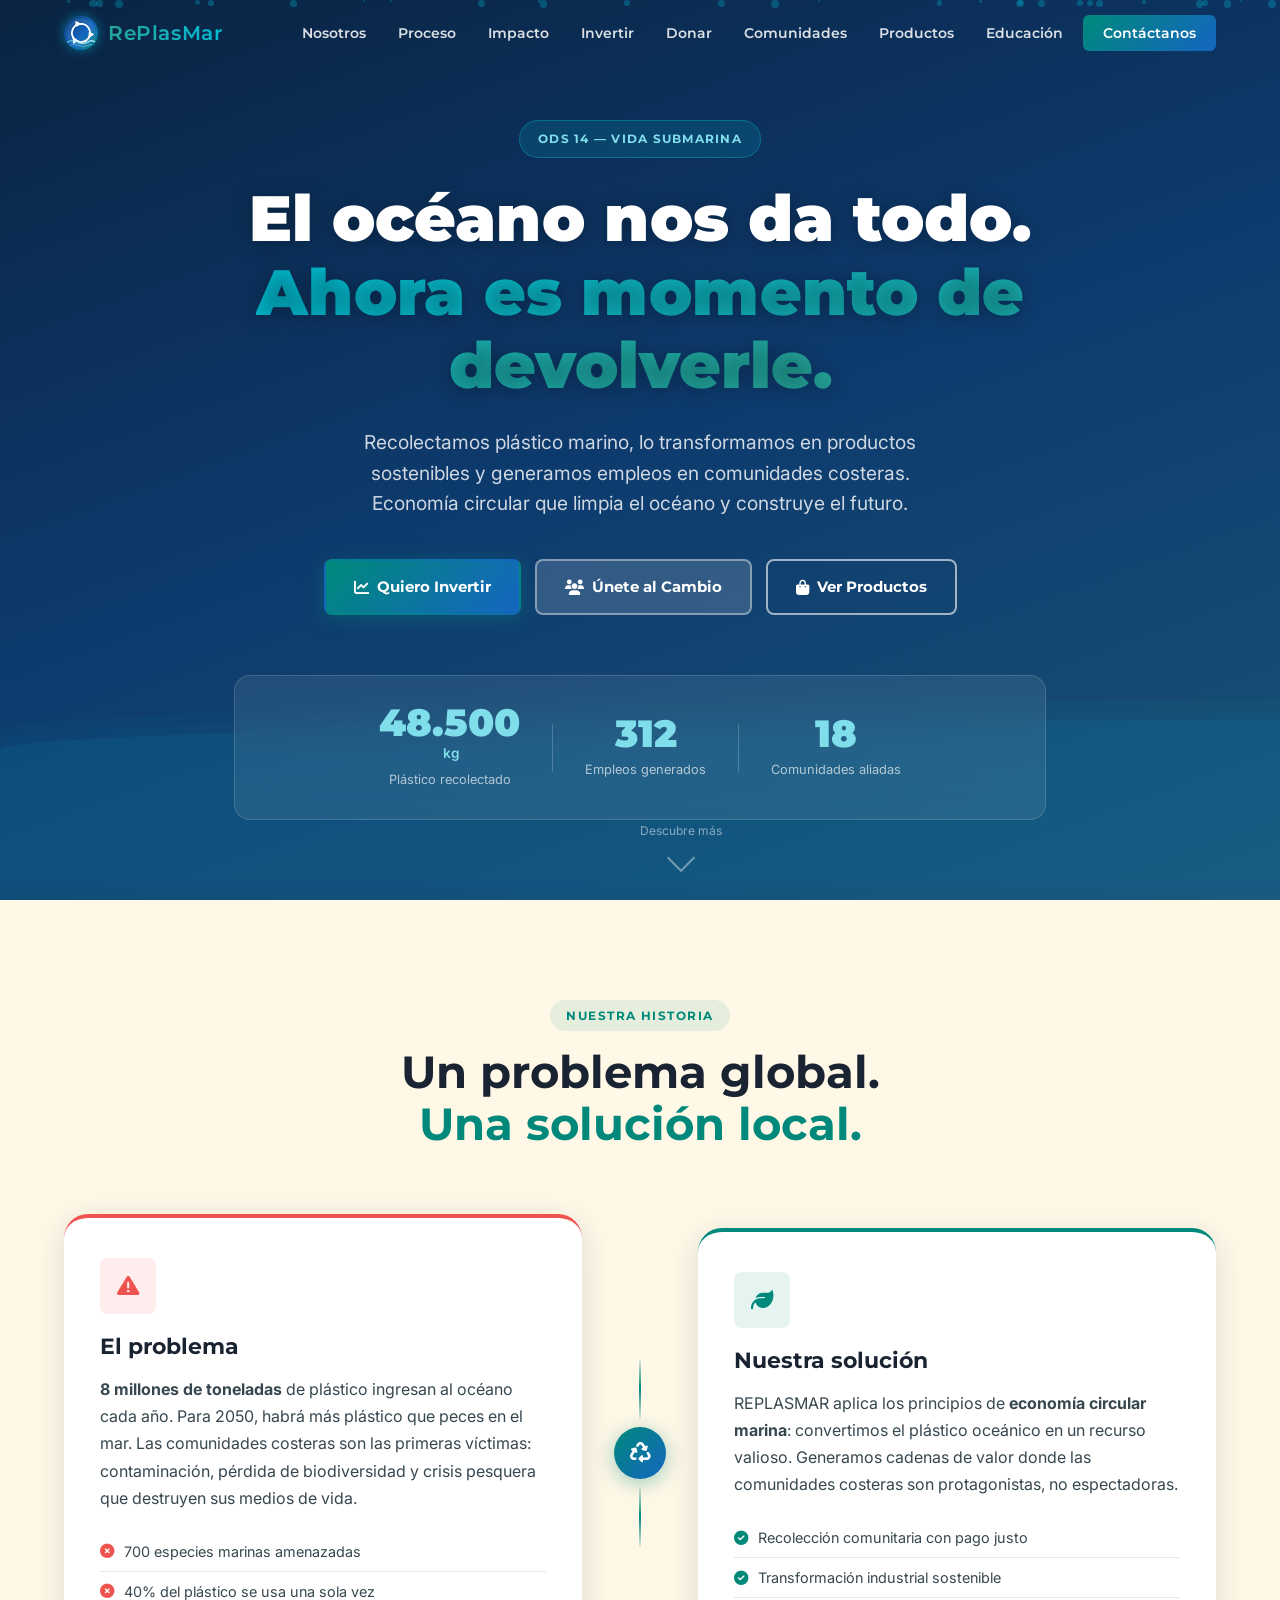
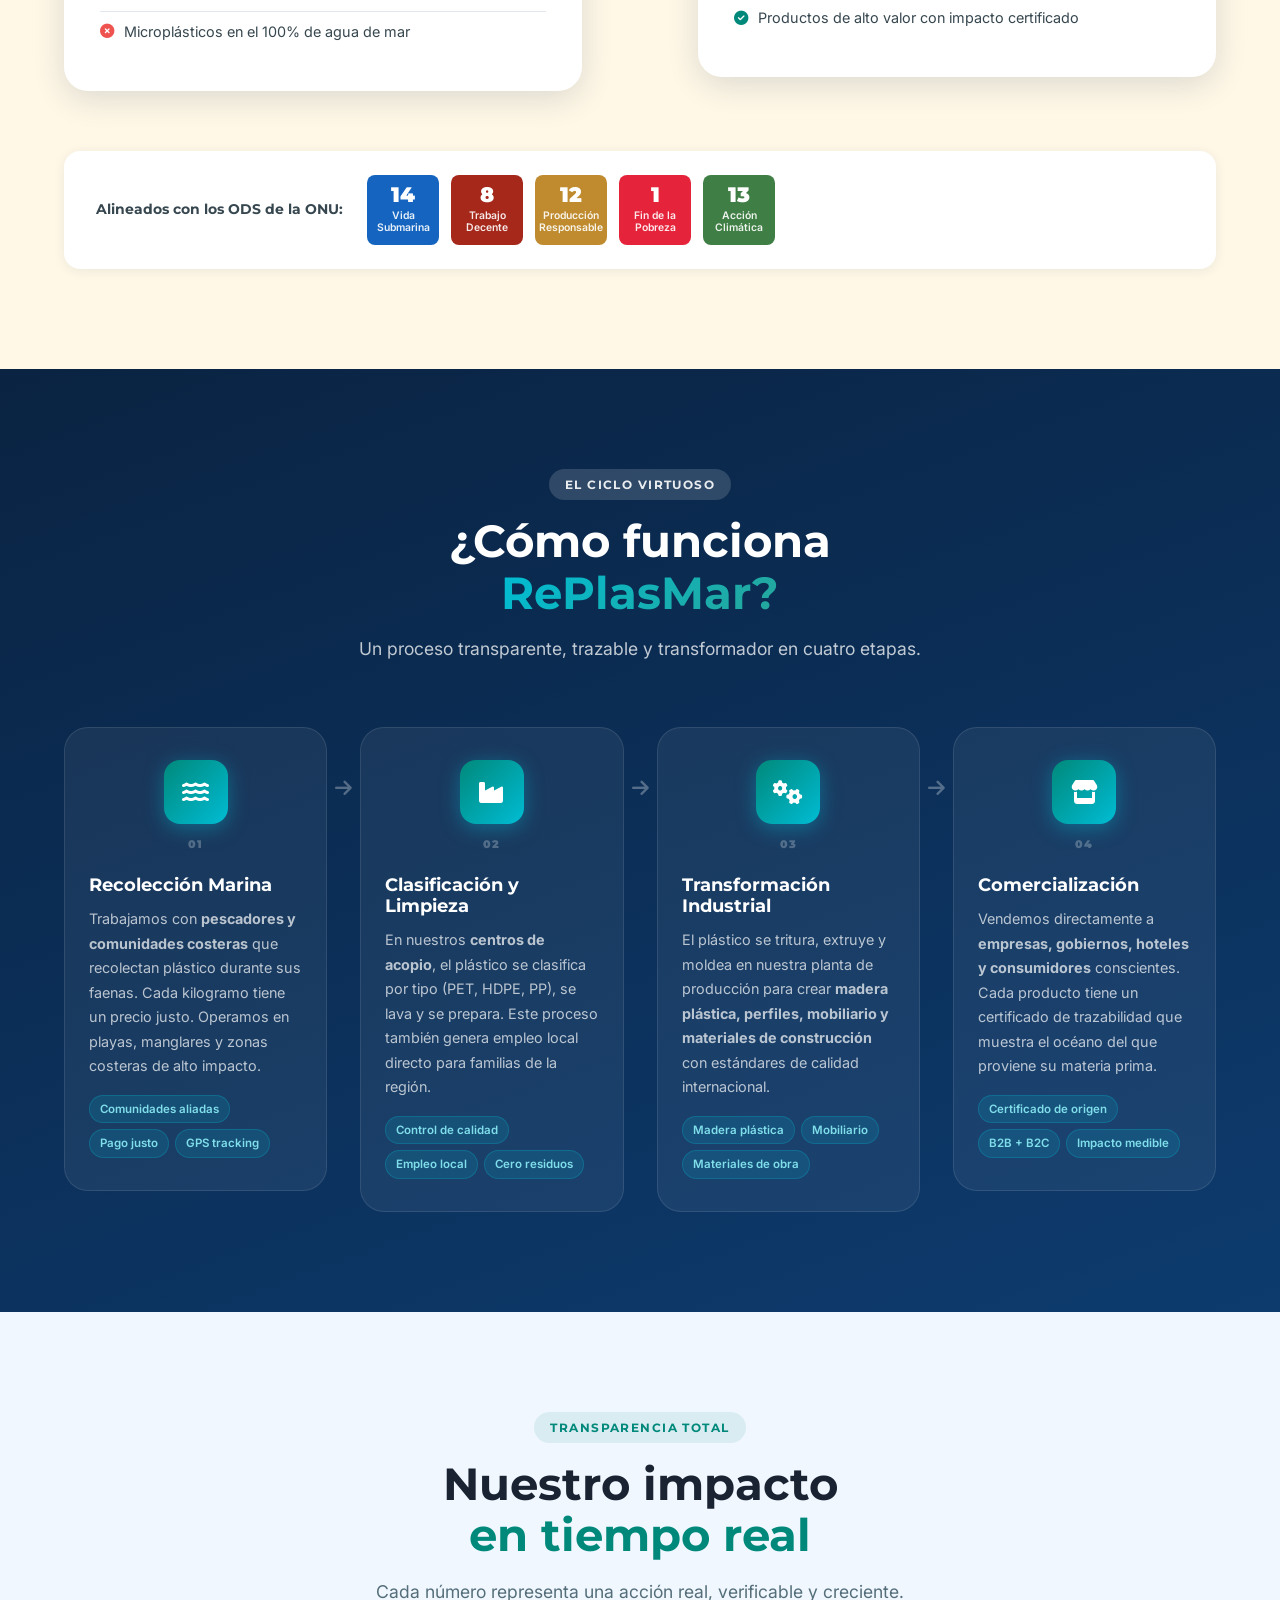
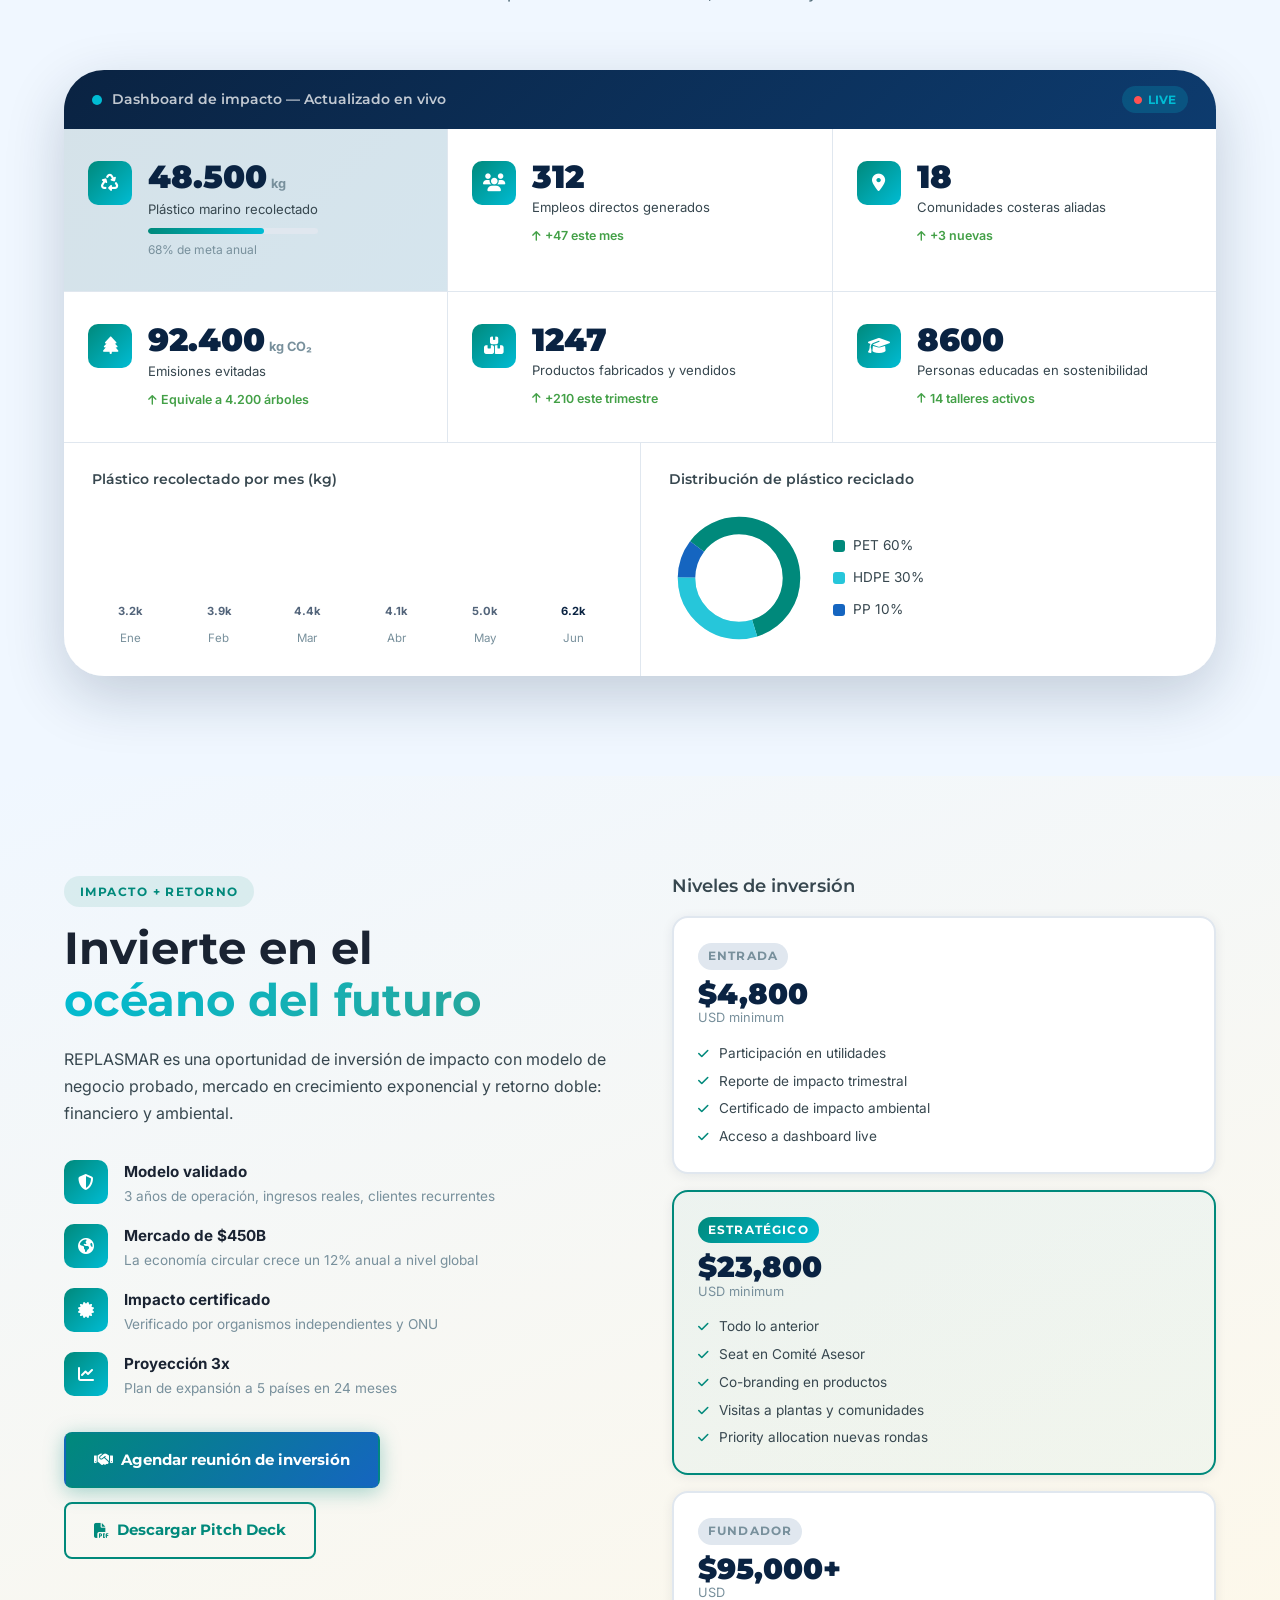
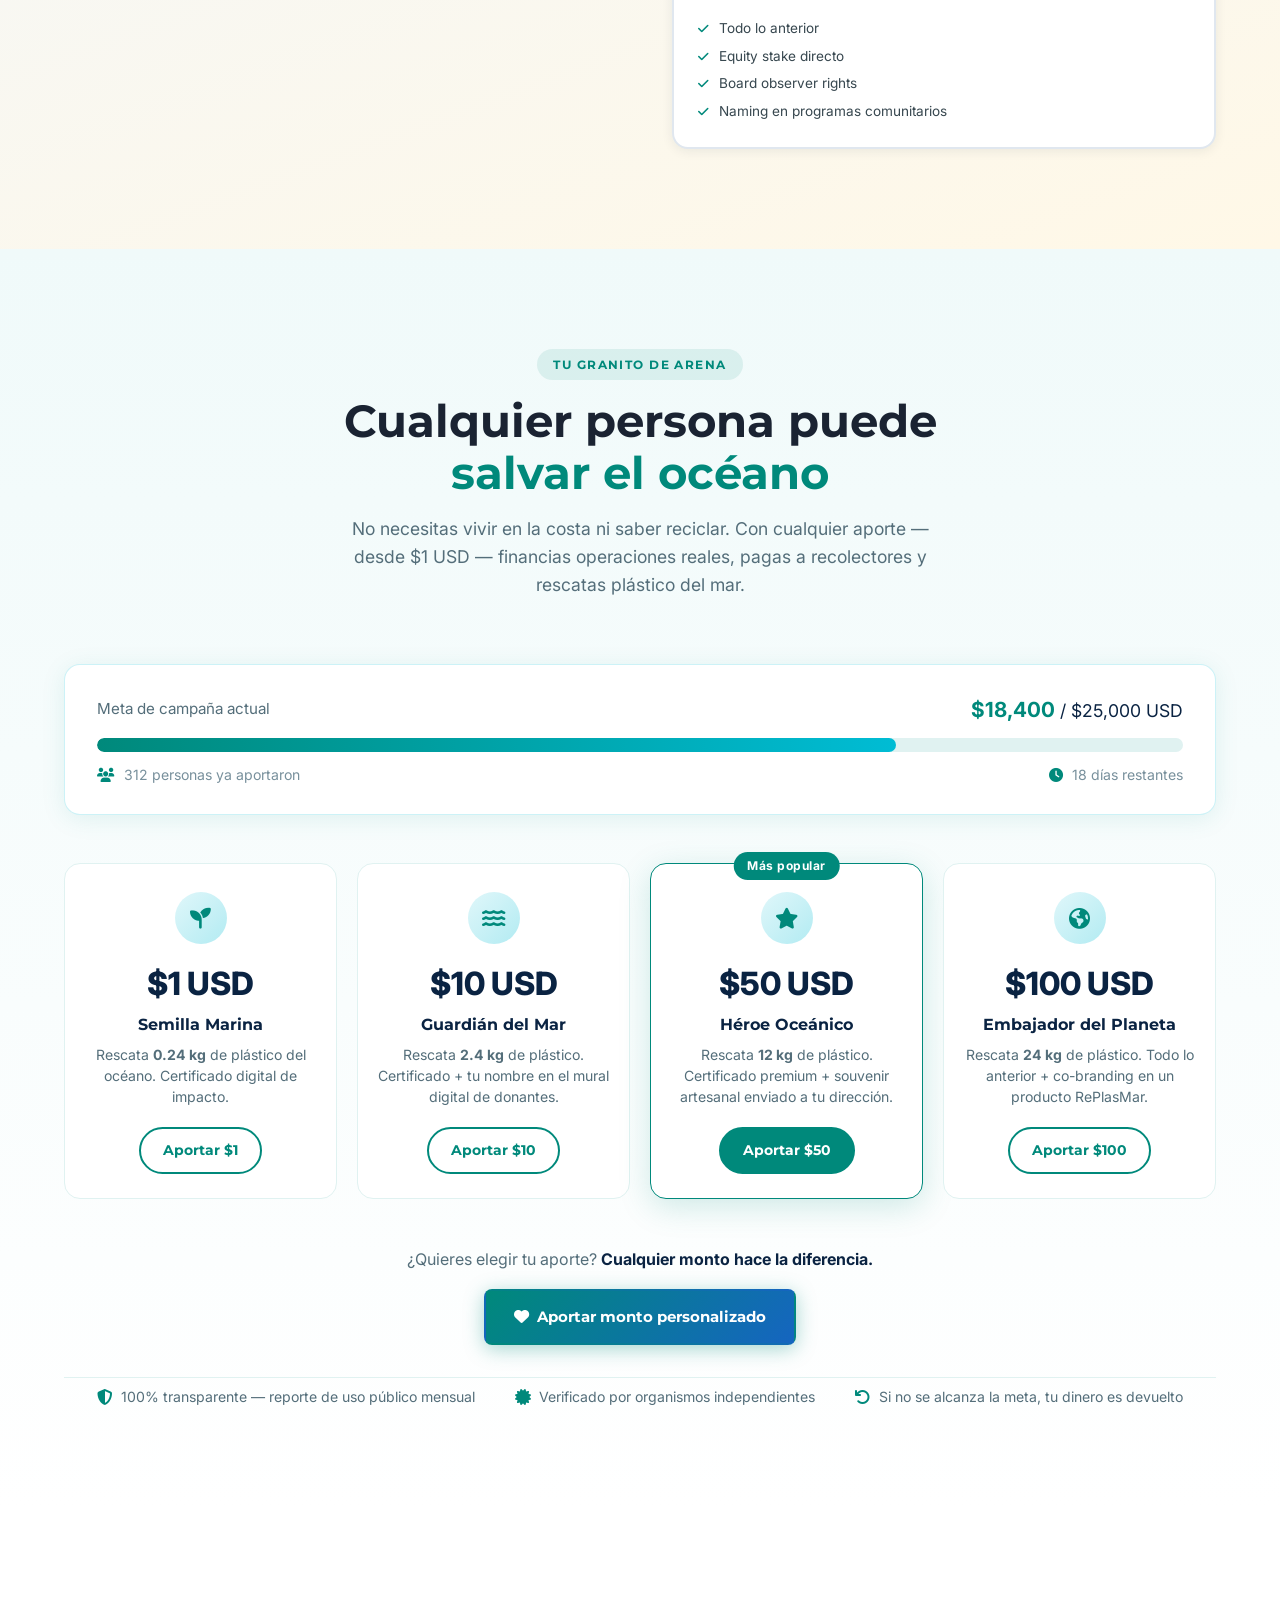
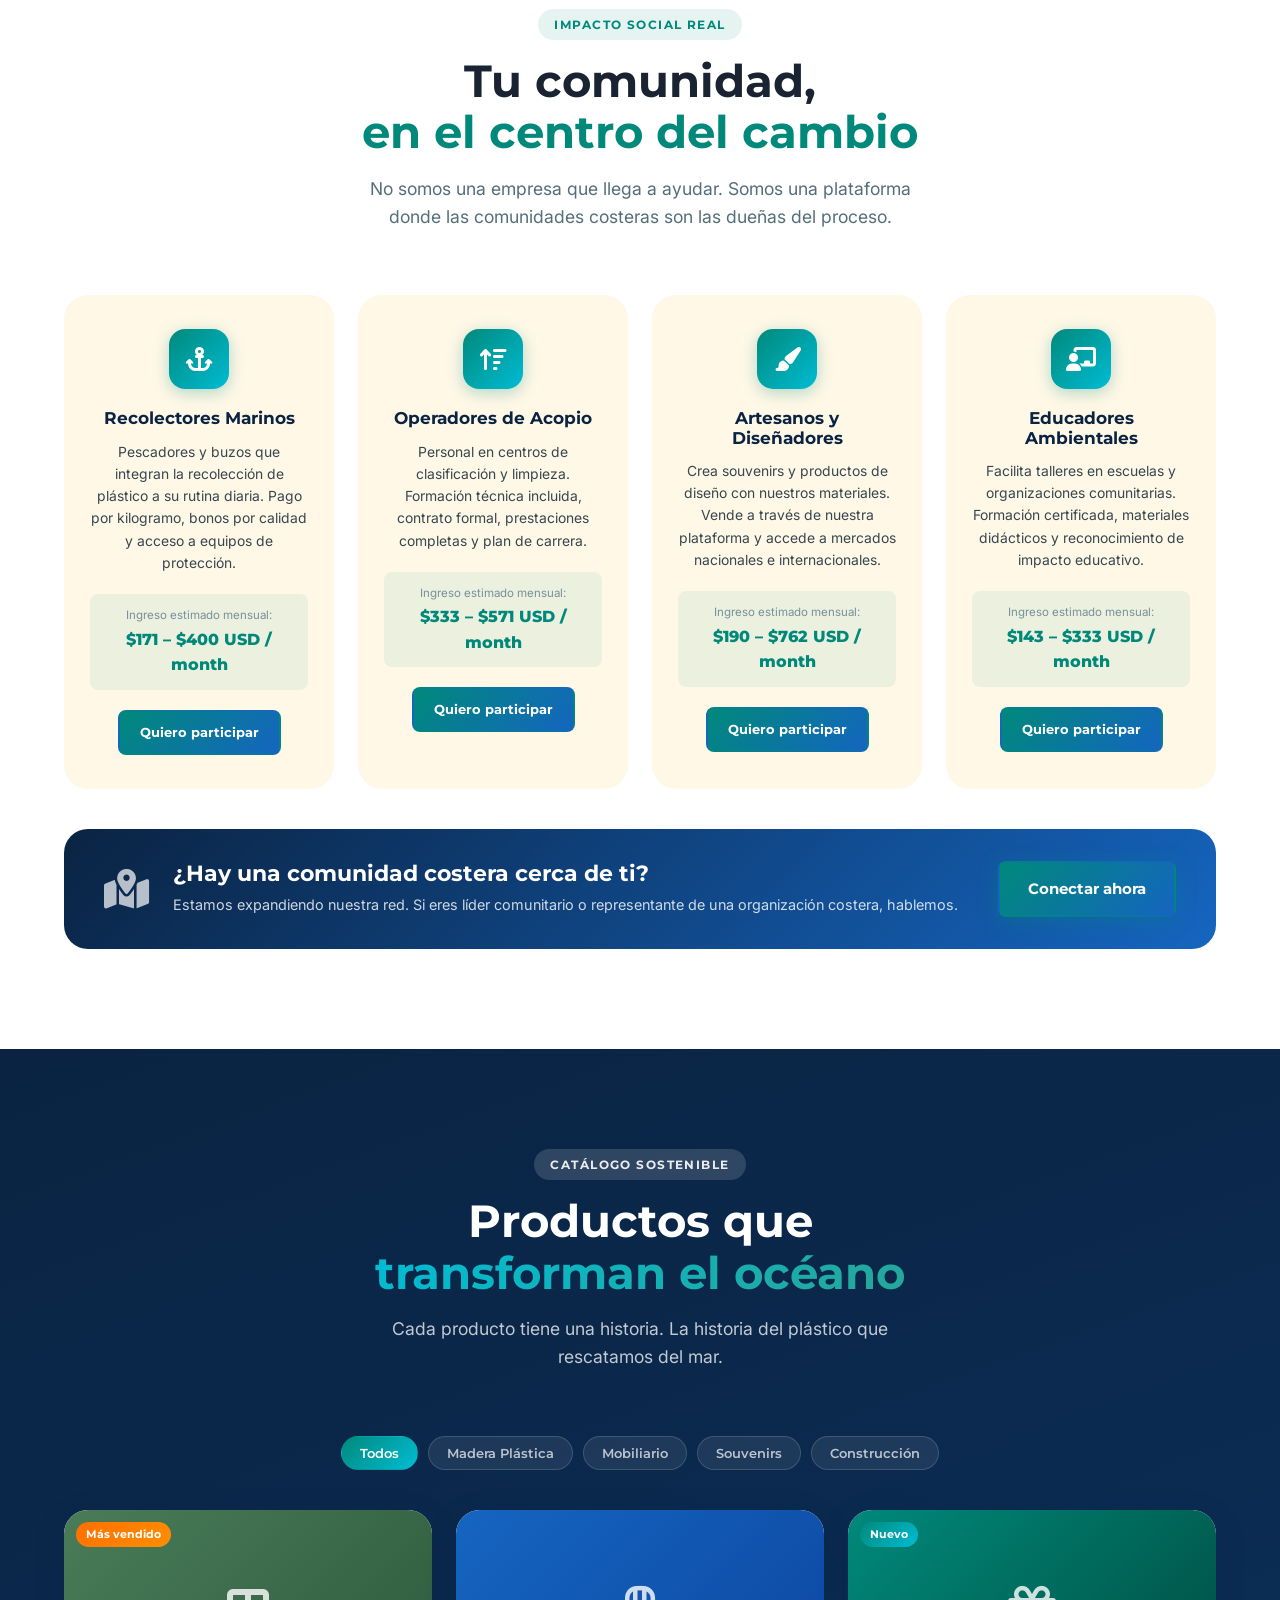
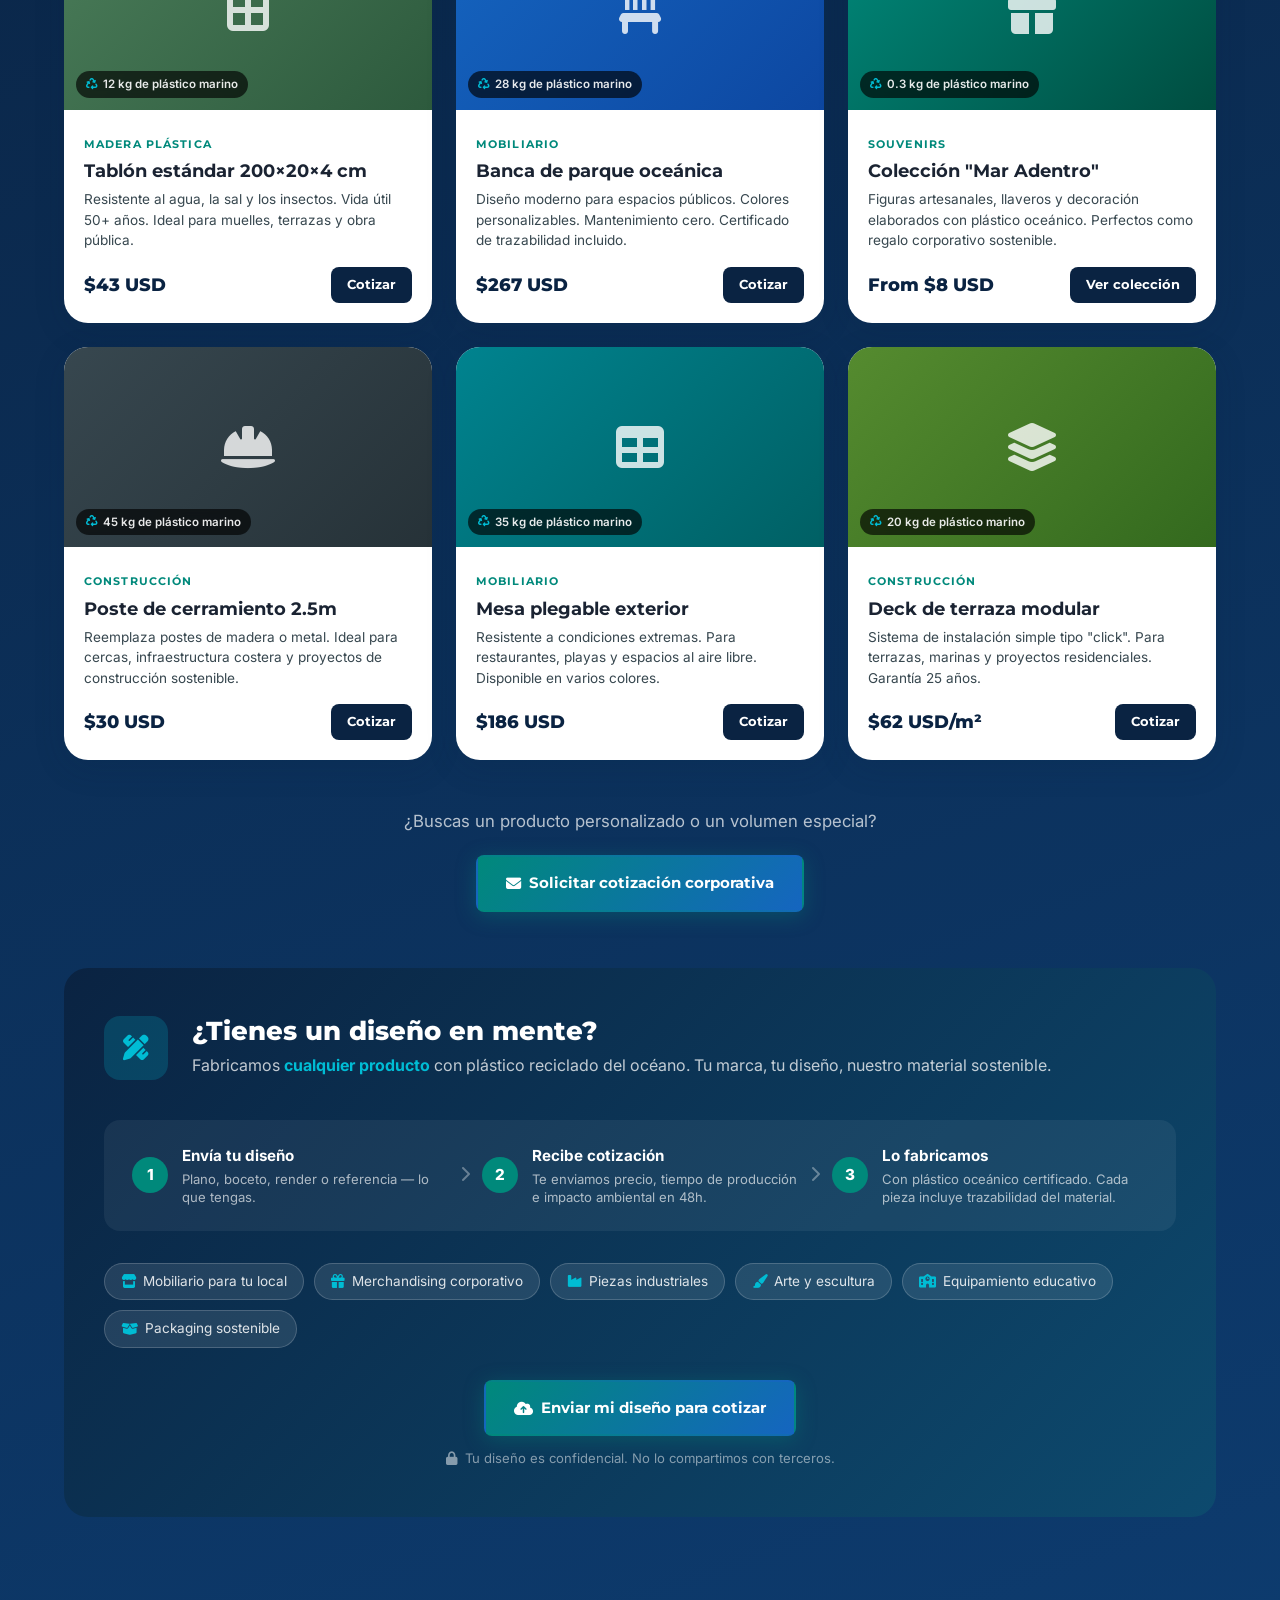
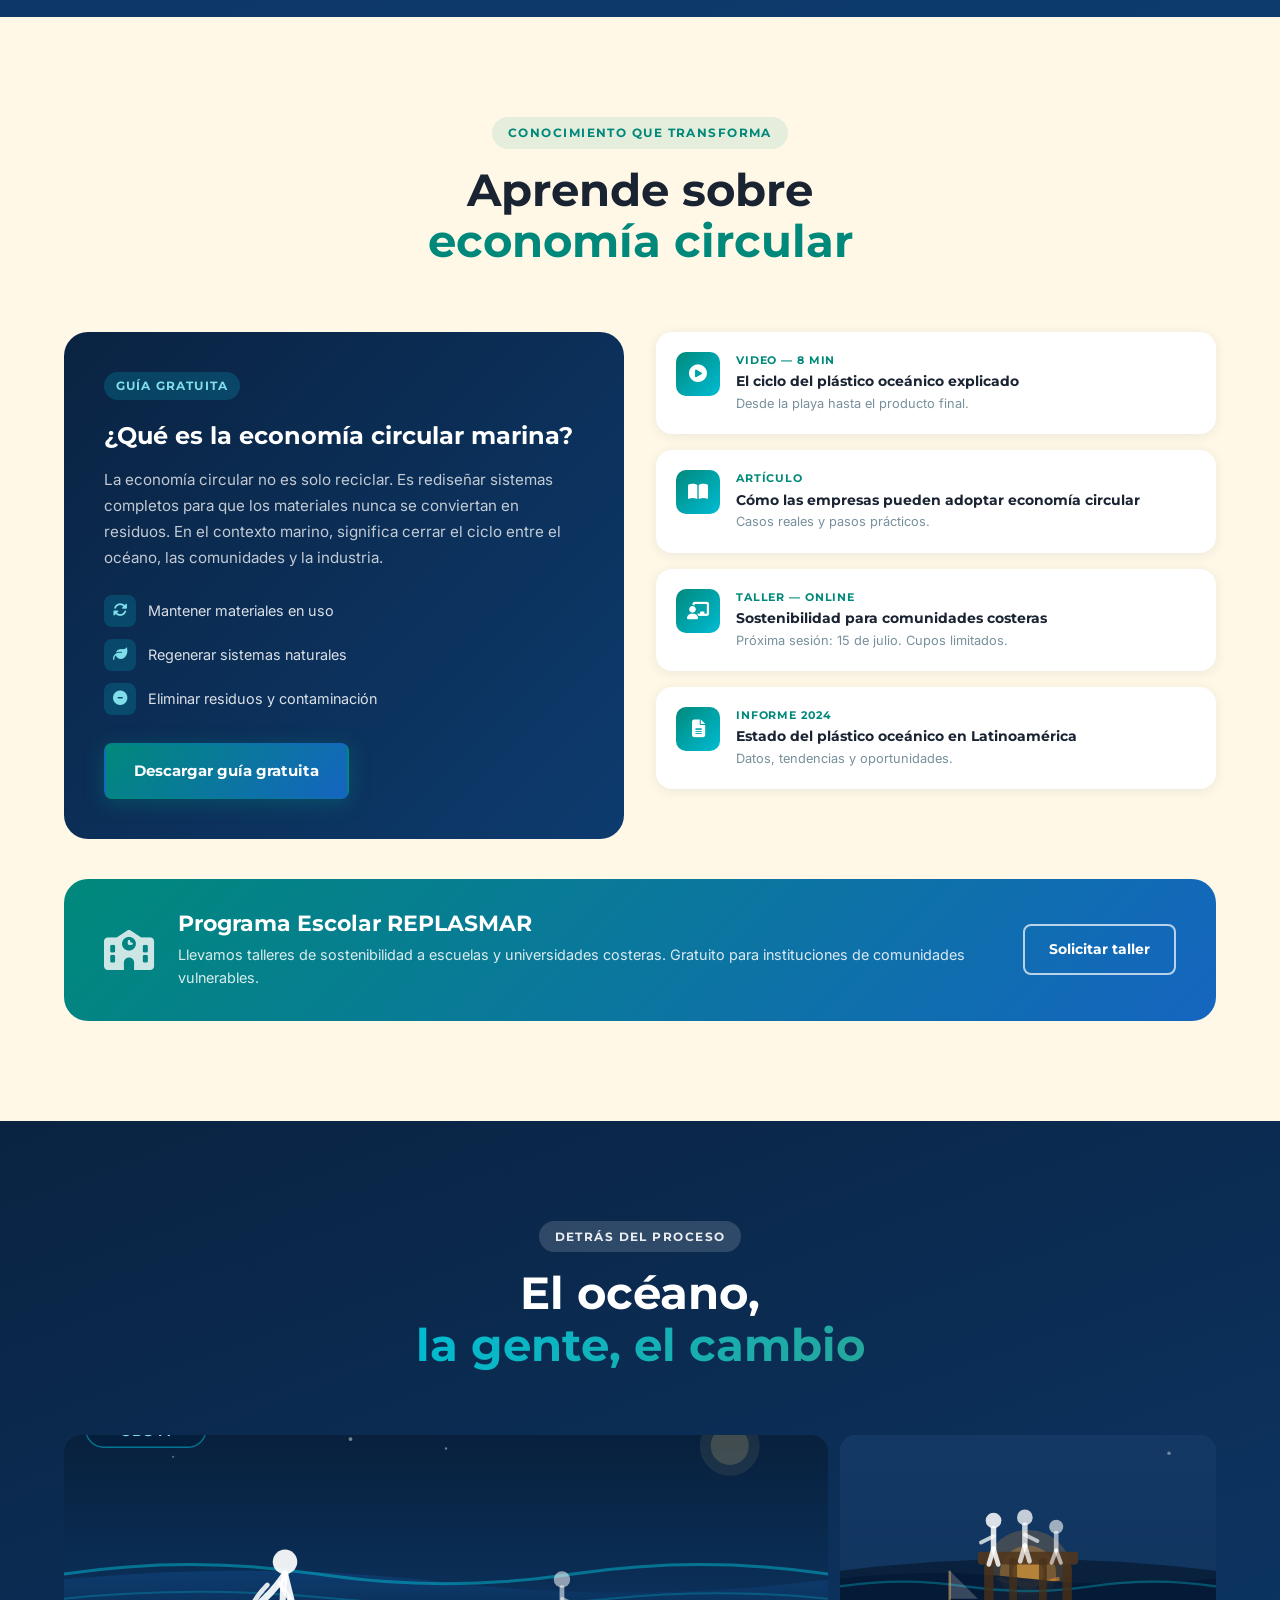
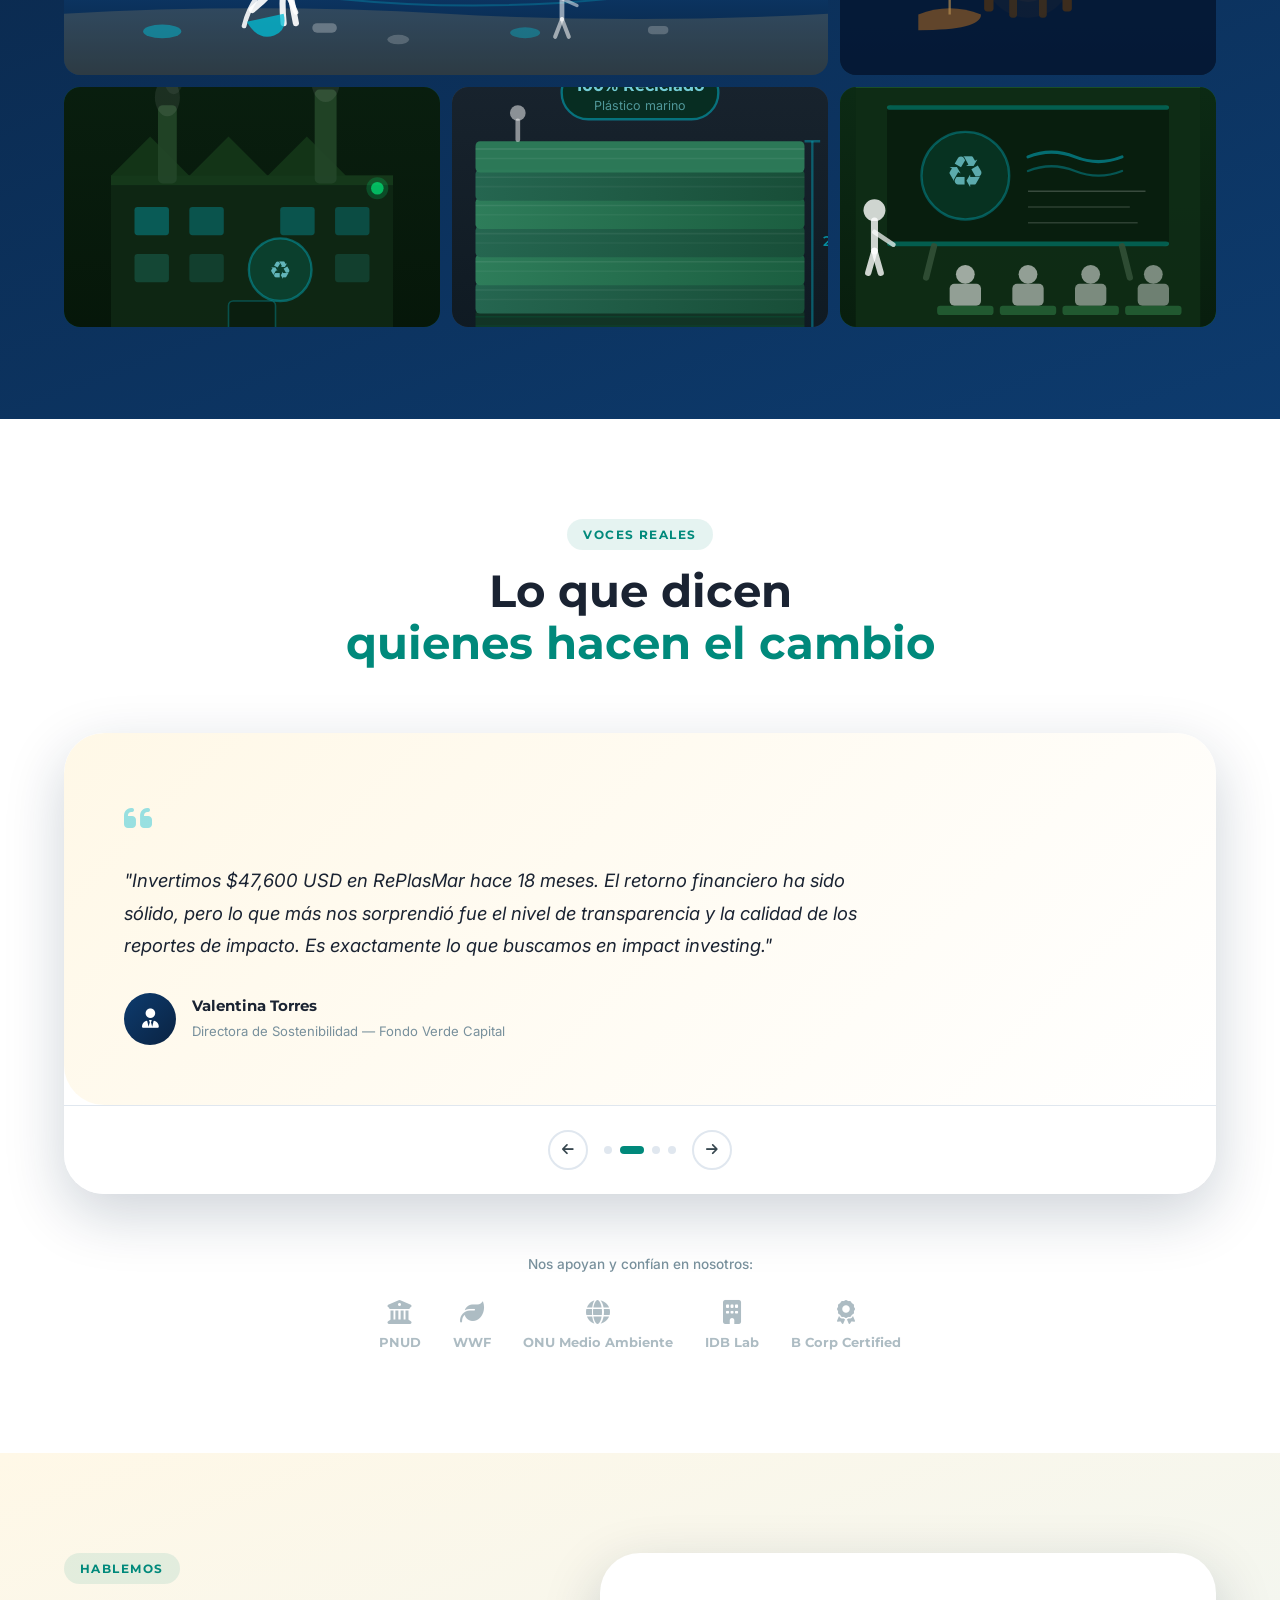
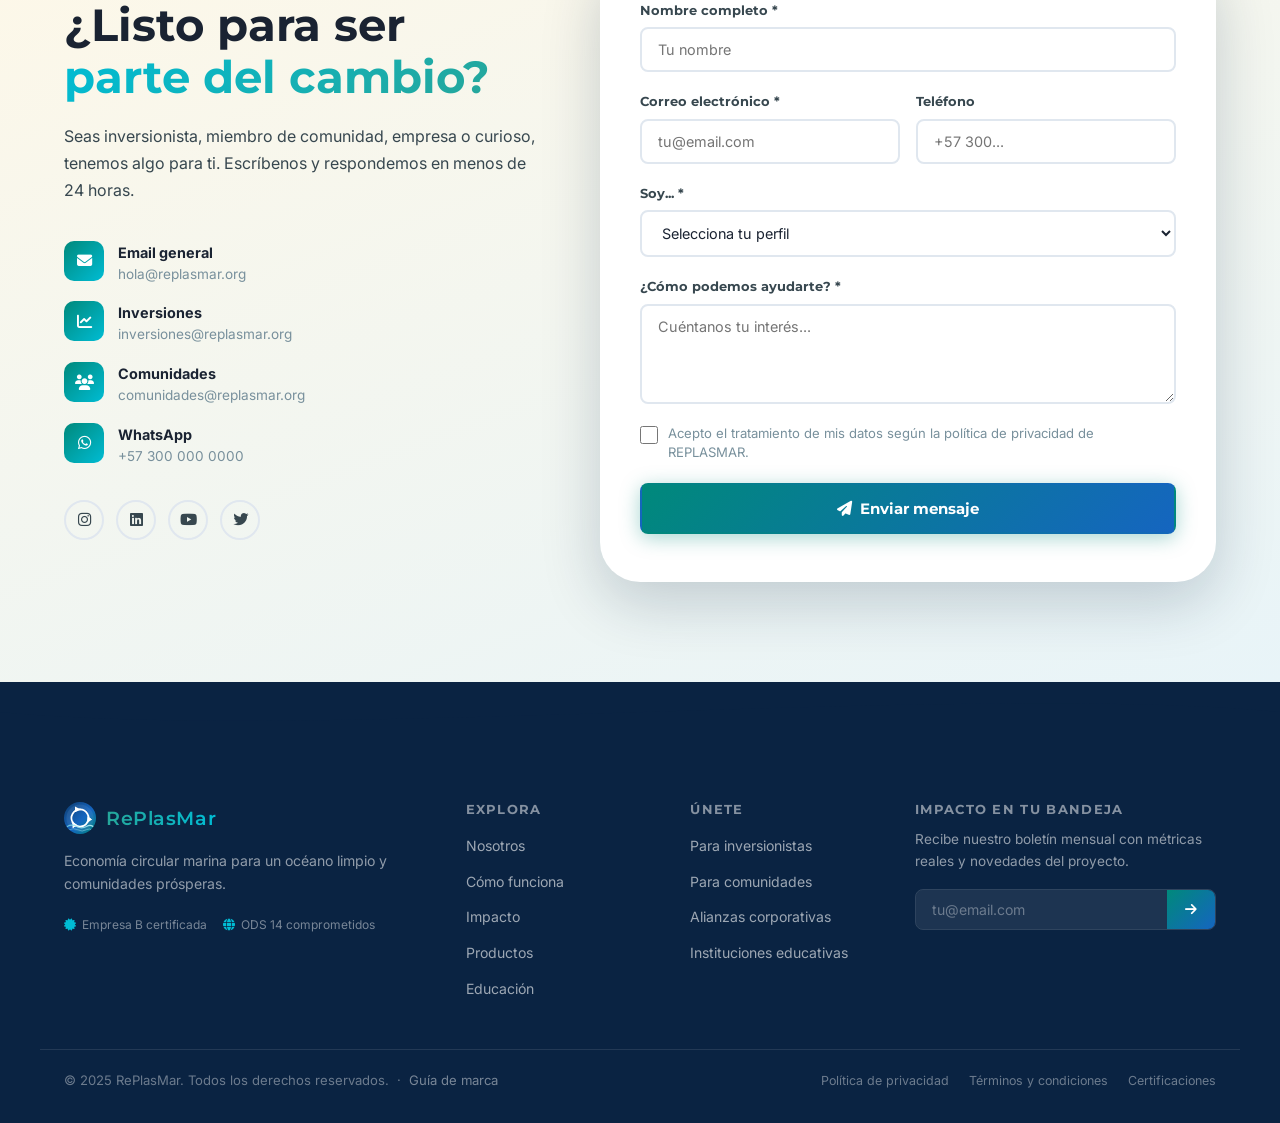
==== commit 53a77075: "feat: monedas a USD, crowdfunding y diseño personalizado - Convierte todos los precios y salarios de" ====
--- a/index.html
+++ b/index.html
@@ -33,6 +33,7 @@
         <li><a href="#como-funciona">Proceso</a></li>
         <li><a href="#impacto">Impacto</a></li>
         <li><a href="#inversionistas">Invertir</a></li>
+        <li><a href="#crowdfunding">Donar</a></li>
         <li><a href="#comunidades">Comunidades</a></li>
         <li><a href="#productos">Productos</a></li>
         <li><a href="#educacion">Educación</a></li>
@@ -510,8 +511,8 @@
           <div class="tier-cards">
             <div class="tier-card">
               <div class="tier-badge">Entrada</div>
-              <div class="tier-amount">$20.000.000</div>
-              <div class="tier-unit">COP mínimo</div>
+              <div class="tier-amount">$4,800</div>
+              <div class="tier-unit">USD minimum</div>
               <ul class="tier-benefits">
                 <li><i class="fas fa-check"></i> Participación en utilidades</li>
                 <li><i class="fas fa-check"></i> Reporte de impacto trimestral</li>
@@ -521,8 +522,8 @@
             </div>
             <div class="tier-card tier-featured">
               <div class="tier-badge featured">Estratégico</div>
-              <div class="tier-amount">$100.000.000</div>
-              <div class="tier-unit">COP mínimo</div>
+              <div class="tier-amount">$23,800</div>
+              <div class="tier-unit">USD minimum</div>
               <ul class="tier-benefits">
                 <li><i class="fas fa-check"></i> Todo lo anterior</li>
                 <li><i class="fas fa-check"></i> Seat en Comité Asesor</li>
@@ -533,8 +534,8 @@
             </div>
             <div class="tier-card">
               <div class="tier-badge">Fundador</div>
-              <div class="tier-amount">$400.000.000+</div>
-              <div class="tier-unit">COP</div>
+              <div class="tier-amount">$95,000+</div>
+              <div class="tier-unit">USD</div>
               <ul class="tier-benefits">
                 <li><i class="fas fa-check"></i> Todo lo anterior</li>
                 <li><i class="fas fa-check"></i> Equity stake directo</li>
@@ -544,6 +545,81 @@
             </div>
           </div>
         </div>
+      </div>
+    </div>
+  </section>
+
+  <!-- ═══════════════════════════════════════════
+       CROWDFUNDING
+  ═══════════════════════════════════════════ -->
+  <section id="crowdfunding" class="section crowdfunding">
+    <div class="container">
+      <div class="section-header">
+        <span class="section-tag">Tu granito de arena</span>
+        <h2>Cualquier persona puede<br/><span class="text-accent">salvar el océano</span></h2>
+        <p class="section-desc" style="color: #546e7a;">
+          No necesitas vivir en la costa ni saber reciclar. Con cualquier aporte — desde $1 USD —
+          financias operaciones reales, pagas a recolectores y rescatas plástico del mar.
+        </p>
+      </div>
+
+      <div class="crowd-impact-bar fade-in">
+        <div class="crowd-bar-label">
+          <span>Meta de campaña actual</span>
+          <span class="crowd-goal-amount"><strong>$18,400</strong> / $25,000 USD</span>
+        </div>
+        <div class="crowd-progress-track">
+          <div class="crowd-progress-fill" style="width: 73.6%"></div>
+        </div>
+        <div class="crowd-bar-meta">
+          <span><i class="fas fa-users"></i> 312 personas ya aportaron</span>
+          <span><i class="fas fa-clock"></i> 18 días restantes</span>
+        </div>
+      </div>
+
+      <div class="crowd-tiers fade-in">
+        <div class="crowd-tier">
+          <div class="crowd-tier-icon"><i class="fas fa-seedling"></i></div>
+          <div class="crowd-tier-amount">$1 USD</div>
+          <h4>Semilla Marina</h4>
+          <p>Rescata <strong>0.24 kg</strong> de plástico del océano. Certificado digital de impacto.</p>
+          <a href="#contacto" class="btn btn-crowd">Aportar $1</a>
+        </div>
+        <div class="crowd-tier crowd-tier-mid">
+          <div class="crowd-tier-icon"><i class="fas fa-water"></i></div>
+          <div class="crowd-tier-amount">$10 USD</div>
+          <h4>Guardián del Mar</h4>
+          <p>Rescata <strong>2.4 kg</strong> de plástico. Certificado + tu nombre en el mural digital de donantes.</p>
+          <a href="#contacto" class="btn btn-crowd">Aportar $10</a>
+        </div>
+        <div class="crowd-tier crowd-tier-featured">
+          <div class="crowd-tier-badge">Más popular</div>
+          <div class="crowd-tier-icon"><i class="fas fa-star"></i></div>
+          <div class="crowd-tier-amount">$50 USD</div>
+          <h4>Héroe Oceánico</h4>
+          <p>Rescata <strong>12 kg</strong> de plástico. Certificado premium + souvenir artesanal enviado a tu dirección.</p>
+          <a href="#contacto" class="btn btn-crowd featured">Aportar $50</a>
+        </div>
+        <div class="crowd-tier">
+          <div class="crowd-tier-icon"><i class="fas fa-globe-americas"></i></div>
+          <div class="crowd-tier-amount">$100 USD</div>
+          <h4>Embajador del Planeta</h4>
+          <p>Rescata <strong>24 kg</strong> de plástico. Todo lo anterior + co-branding en un producto RePlasMar.</p>
+          <a href="#contacto" class="btn btn-crowd">Aportar $100</a>
+        </div>
+      </div>
+
+      <div class="crowd-custom fade-in">
+        <p>¿Quieres elegir tu aporte? <strong>Cualquier monto hace la diferencia.</strong></p>
+        <a href="#contacto" class="btn btn-primary">
+          <i class="fas fa-heart"></i> Aportar monto personalizado
+        </a>
+      </div>
+
+      <div class="crowd-trust fade-in">
+        <div class="crowd-trust-item"><i class="fas fa-shield-alt"></i><span>100% transparente — reporte de uso público mensual</span></div>
+        <div class="crowd-trust-item"><i class="fas fa-certificate"></i><span>Verificado por organismos independientes</span></div>
+        <div class="crowd-trust-item"><i class="fas fa-undo"></i><span>Si no se alcanza la meta, tu dinero es devuelto</span></div>
       </div>
     </div>
   </section>
@@ -569,7 +645,7 @@
           <p>Pescadores y buzos que integran la recolección de plástico a su rutina diaria. Pago por kilogramo, bonos por calidad y acceso a equipos de protección.</p>
           <div class="cc-pay">
             <span class="pay-label">Ingreso estimado mensual:</span>
-            <span class="pay-amount">$720.000 – $1.680.000 COP</span>
+            <span class="pay-amount">$171 – $400 USD / month</span>
           </div>
           <a href="#contacto" class="btn btn-community">Quiero participar</a>
         </div>
@@ -580,7 +656,7 @@
           <p>Personal en centros de clasificación y limpieza. Formación técnica incluida, contrato formal, prestaciones completas y plan de carrera.</p>
           <div class="cc-pay">
             <span class="pay-label">Ingreso estimado mensual:</span>
-            <span class="pay-amount">$1.400.000 – $2.400.000 COP</span>
+            <span class="pay-amount">$333 – $571 USD / month</span>
           </div>
           <a href="#contacto" class="btn btn-community">Quiero participar</a>
         </div>
@@ -591,7 +667,7 @@
           <p>Crea souvenirs y productos de diseño con nuestros materiales. Vende a través de nuestra plataforma y accede a mercados nacionales e internacionales.</p>
           <div class="cc-pay">
             <span class="pay-label">Ingreso estimado mensual:</span>
-            <span class="pay-amount">$800.000 – $3.200.000 COP</span>
+            <span class="pay-amount">$190 – $762 USD / month</span>
           </div>
           <a href="#contacto" class="btn btn-community">Quiero participar</a>
         </div>
@@ -602,7 +678,7 @@
           <p>Facilita talleres en escuelas y organizaciones comunitarias. Formación certificada, materiales didácticos y reconocimiento de impacto educativo.</p>
           <div class="cc-pay">
             <span class="pay-label">Ingreso estimado mensual:</span>
-            <span class="pay-amount">$600.000 – $1.400.000 COP</span>
+            <span class="pay-amount">$143 – $333 USD / month</span>
           </div>
           <a href="#contacto" class="btn btn-community">Quiero participar</a>
         </div>
@@ -656,7 +732,7 @@
             <h4>Tablón estándar 200×20×4 cm</h4>
             <p>Resistente al agua, la sal y los insectos. Vida útil 50+ años. Ideal para muelles, terrazas y obra pública.</p>
             <div class="product-footer">
-              <span class="product-price">$180.000 COP</span>
+              <span class="product-price">$43 USD</span>
               <a href="#contacto" class="btn-product">Cotizar</a>
             </div>
           </div>
@@ -676,7 +752,7 @@
             <h4>Banca de parque oceánica</h4>
             <p>Diseño moderno para espacios públicos. Colores personalizables. Mantenimiento cero. Certificado de trazabilidad incluido.</p>
             <div class="product-footer">
-              <span class="product-price">$1.120.000 COP</span>
+              <span class="product-price">$267 USD</span>
               <a href="#contacto" class="btn-product">Cotizar</a>
             </div>
           </div>
@@ -697,7 +773,7 @@
             <h4>Colección "Mar Adentro"</h4>
             <p>Figuras artesanales, llaveros y decoración elaborados con plástico oceánico. Perfectos como regalo corporativo sostenible.</p>
             <div class="product-footer">
-              <span class="product-price">Desde $32.000 COP</span>
+              <span class="product-price">From $8 USD</span>
               <a href="#contacto" class="btn-product">Ver colección</a>
             </div>
           </div>
@@ -717,7 +793,7 @@
             <h4>Poste de cerramiento 2.5m</h4>
             <p>Reemplaza postes de madera o metal. Ideal para cercas, infraestructura costera y proyectos de construcción sostenible.</p>
             <div class="product-footer">
-              <span class="product-price">$128.000 COP</span>
+              <span class="product-price">$30 USD</span>
               <a href="#contacto" class="btn-product">Cotizar</a>
             </div>
           </div>
@@ -737,7 +813,7 @@
             <h4>Mesa plegable exterior</h4>
             <p>Resistente a condiciones extremas. Para restaurantes, playas y espacios al aire libre. Disponible en varios colores.</p>
             <div class="product-footer">
-              <span class="product-price">$780.000 COP</span>
+              <span class="product-price">$186 USD</span>
               <a href="#contacto" class="btn-product">Cotizar</a>
             </div>
           </div>
@@ -757,7 +833,7 @@
             <h4>Deck de terraza modular</h4>
             <p>Sistema de instalación simple tipo "click". Para terrazas, marinas y proyectos residenciales. Garantía 25 años.</p>
             <div class="product-footer">
-              <span class="product-price">$260.000 COP/m²</span>
+              <span class="product-price">$62 USD/m²</span>
               <a href="#contacto" class="btn-product">Cotizar</a>
             </div>
           </div>
@@ -769,6 +845,59 @@
         <a href="#contacto" class="btn btn-primary">
           <i class="fas fa-envelope"></i> Solicitar cotización corporativa
         </a>
+      </div>
+
+      <!-- Diseño Personalizado -->
+      <div class="custom-design-section fade-in">
+        <div class="custom-design-header">
+          <div class="custom-design-icon"><i class="fas fa-pencil-ruler"></i></div>
+          <div>
+            <h3>¿Tienes un diseño en mente?</h3>
+            <p>Fabricamos <strong>cualquier producto</strong> con plástico reciclado del océano. Tu marca, tu diseño, nuestro material sostenible.</p>
+          </div>
+        </div>
+
+        <div class="custom-design-steps">
+          <div class="cd-step">
+            <div class="cd-step-num">1</div>
+            <div class="cd-step-text">
+              <strong>Envía tu diseño</strong>
+              <span>Plano, boceto, render o referencia — lo que tengas.</span>
+            </div>
+          </div>
+          <div class="cd-step-arrow"><i class="fas fa-chevron-right"></i></div>
+          <div class="cd-step">
+            <div class="cd-step-num">2</div>
+            <div class="cd-step-text">
+              <strong>Recibe cotización</strong>
+              <span>Te enviamos precio, tiempo de producción e impacto ambiental en 48h.</span>
+            </div>
+          </div>
+          <div class="cd-step-arrow"><i class="fas fa-chevron-right"></i></div>
+          <div class="cd-step">
+            <div class="cd-step-num">3</div>
+            <div class="cd-step-text">
+              <strong>Lo fabricamos</strong>
+              <span>Con plástico oceánico certificado. Cada pieza incluye trazabilidad del material.</span>
+            </div>
+          </div>
+        </div>
+
+        <div class="custom-design-use-cases">
+          <span class="cd-tag"><i class="fas fa-store"></i> Mobiliario para tu local</span>
+          <span class="cd-tag"><i class="fas fa-gift"></i> Merchandising corporativo</span>
+          <span class="cd-tag"><i class="fas fa-industry"></i> Piezas industriales</span>
+          <span class="cd-tag"><i class="fas fa-paint-brush"></i> Arte y escultura</span>
+          <span class="cd-tag"><i class="fas fa-school"></i> Equipamiento educativo</span>
+          <span class="cd-tag"><i class="fas fa-box-open"></i> Packaging sostenible</span>
+        </div>
+
+        <div class="custom-design-cta">
+          <a href="#contacto" class="btn btn-primary">
+            <i class="fas fa-cloud-upload-alt"></i> Enviar mi diseño para cotizar
+          </a>
+          <p class="cd-note"><i class="fas fa-lock"></i> Tu diseño es confidencial. No lo compartimos con terceros.</p>
+        </div>
       </div>
     </div>
   </section>
@@ -1329,7 +1458,7 @@
           <div class="testimonial-card">
             <div class="testimonial-quote"><i class="fas fa-quote-left"></i></div>
             <p class="testimonial-text">
-              "Invertimos $200.000.000 COP en RePlasMar hace 18 meses. El retorno financiero ha sido
+              "Invertimos $47,600 USD en RePlasMar hace 18 meses. El retorno financiero ha sido
               sólido, pero lo que más nos sorprendió fue el nivel de transparencia y la calidad
               de los reportes de impacto. Es exactamente lo que buscamos en impact investing."
             </p>
--- a/styles.css
+++ b/styles.css
@@ -2217,6 +2217,320 @@
 
 
 /* ═══════════════════════════════════════════════════════════
+   CROWDFUNDING SECTION
+   ═══════════════════════════════════════════════════════════ */
+.crowdfunding {
+  background: linear-gradient(180deg, #f0fafa 0%, #ffffff 100%);
+}
+
+.crowd-impact-bar {
+  background: #fff;
+  border-radius: 16px;
+  padding: 28px 32px;
+  box-shadow: 0 4px 24px rgba(0,137,123,.1);
+  margin-bottom: 48px;
+  border: 1px solid rgba(0,188,212,.2);
+}
+
+.crowd-bar-label {
+  display: flex;
+  justify-content: space-between;
+  align-items: center;
+  margin-bottom: 12px;
+  color: #546e7a;
+  font-size: .95rem;
+}
+
+.crowd-goal-amount { color: var(--ocean-deep); font-size: 1.1rem; }
+.crowd-goal-amount strong { color: var(--teal); font-size: 1.3rem; }
+
+.crowd-progress-track {
+  background: #e0f2f1;
+  border-radius: 100px;
+  height: 14px;
+  overflow: hidden;
+  margin-bottom: 12px;
+}
+
+.crowd-progress-fill {
+  height: 100%;
+  background: linear-gradient(90deg, var(--teal), var(--cyan));
+  border-radius: 100px;
+  transition: width 1.2s ease;
+}
+
+.crowd-bar-meta {
+  display: flex;
+  justify-content: space-between;
+  color: #78909c;
+  font-size: .88rem;
+  gap: 12px;
+}
+
+.crowd-bar-meta i { color: var(--teal); margin-right: 5px; }
+
+.crowd-tiers {
+  display: grid;
+  grid-template-columns: repeat(4, 1fr);
+  gap: 20px;
+  margin-bottom: 40px;
+}
+
+.crowd-tier {
+  background: #fff;
+  border: 1.5px solid #e0f2f1;
+  border-radius: 16px;
+  padding: 28px 20px 24px;
+  text-align: center;
+  position: relative;
+  transition: var(--transition);
+}
+
+.crowd-tier:hover {
+  transform: translateY(-4px);
+  box-shadow: 0 12px 32px rgba(0,137,123,.12);
+  border-color: var(--teal);
+}
+
+.crowd-tier-featured {
+  border-color: var(--teal);
+  box-shadow: 0 8px 32px rgba(0,137,123,.18);
+}
+
+.crowd-tier-badge {
+  position: absolute;
+  top: -12px;
+  left: 50%;
+  transform: translateX(-50%);
+  background: var(--teal);
+  color: #fff;
+  font-size: .75rem;
+  font-weight: 700;
+  padding: 4px 14px;
+  border-radius: 100px;
+  letter-spacing: .5px;
+  white-space: nowrap;
+}
+
+.crowd-tier-icon {
+  width: 52px;
+  height: 52px;
+  border-radius: 50%;
+  background: linear-gradient(135deg, #e0f7fa, #b2ebf2);
+  display: flex;
+  align-items: center;
+  justify-content: center;
+  margin: 0 auto 14px;
+  font-size: 1.3rem;
+  color: var(--teal);
+}
+
+.crowd-tier-amount {
+  font-size: 2rem;
+  font-weight: 800;
+  color: var(--ocean-deep);
+  margin-bottom: 6px;
+}
+
+.crowd-tier h4 {
+  font-size: 1rem;
+  font-weight: 700;
+  color: var(--ocean-deep);
+  margin-bottom: 10px;
+}
+
+.crowd-tier p {
+  font-size: .88rem;
+  color: #546e7a;
+  line-height: 1.5;
+  margin-bottom: 20px;
+}
+
+.btn-crowd {
+  display: inline-block;
+  padding: 10px 22px;
+  border-radius: 100px;
+  font-weight: 700;
+  font-size: .9rem;
+  border: 2px solid var(--teal);
+  color: var(--teal);
+  text-decoration: none;
+  transition: var(--transition);
+}
+
+.btn-crowd:hover {
+  background: var(--teal);
+  color: #fff;
+}
+
+.btn-crowd.featured {
+  background: var(--teal);
+  color: #fff;
+}
+
+.btn-crowd.featured:hover {
+  background: #00695c;
+  border-color: #00695c;
+}
+
+.crowd-custom {
+  text-align: center;
+  padding: 8px 0 32px;
+  color: #546e7a;
+  font-size: 1rem;
+}
+
+.crowd-custom strong { color: var(--ocean-deep); }
+.crowd-custom .btn-primary { margin-top: 16px; }
+
+.crowd-trust {
+  display: flex;
+  justify-content: center;
+  gap: 40px;
+  flex-wrap: wrap;
+  padding-top: 8px;
+  border-top: 1px solid #e0f2f1;
+}
+
+.crowd-trust-item {
+  display: flex;
+  align-items: center;
+  gap: 8px;
+  color: #546e7a;
+  font-size: .88rem;
+}
+
+.crowd-trust-item i { color: var(--teal); font-size: 1rem; }
+
+
+/* ═══════════════════════════════════════════════════════════
+   CUSTOM DESIGN SECTION (in products)
+   ═══════════════════════════════════════════════════════════ */
+.custom-design-section {
+  margin-top: 56px;
+  background: linear-gradient(135deg, var(--ocean-deep) 0%, #0d4a6e 100%);
+  border-radius: 24px;
+  padding: 48px 40px;
+  color: #fff;
+}
+
+.custom-design-header {
+  display: flex;
+  align-items: flex-start;
+  gap: 24px;
+  margin-bottom: 40px;
+}
+
+.custom-design-icon {
+  width: 64px;
+  height: 64px;
+  min-width: 64px;
+  border-radius: 16px;
+  background: rgba(0,188,212,.2);
+  display: flex;
+  align-items: center;
+  justify-content: center;
+  font-size: 1.6rem;
+  color: var(--cyan);
+}
+
+.custom-design-header h3 {
+  font-size: 1.6rem;
+  font-weight: 800;
+  margin-bottom: 8px;
+  color: #fff;
+}
+
+.custom-design-header p {
+  color: rgba(255,255,255,.75);
+  font-size: 1rem;
+  line-height: 1.6;
+}
+
+.custom-design-header strong { color: var(--cyan); }
+
+.custom-design-steps {
+  display: flex;
+  align-items: center;
+  gap: 8px;
+  background: rgba(255,255,255,.06);
+  border-radius: 16px;
+  padding: 24px 28px;
+  margin-bottom: 32px;
+  flex-wrap: wrap;
+}
+
+.cd-step {
+  display: flex;
+  align-items: center;
+  gap: 14px;
+  flex: 1;
+  min-width: 160px;
+}
+
+.cd-step-num {
+  width: 36px;
+  height: 36px;
+  min-width: 36px;
+  border-radius: 50%;
+  background: var(--teal);
+  display: flex;
+  align-items: center;
+  justify-content: center;
+  font-weight: 800;
+  font-size: .95rem;
+  color: #fff;
+}
+
+.cd-step-text { display: flex; flex-direction: column; }
+.cd-step-text strong { color: #fff; font-size: .95rem; }
+.cd-step-text span { color: rgba(255,255,255,.65); font-size: .82rem; line-height: 1.4; margin-top: 2px; }
+
+.cd-step-arrow {
+  color: rgba(255,255,255,.35);
+  font-size: 1rem;
+  padding: 0 4px;
+}
+
+.custom-design-use-cases {
+  display: flex;
+  flex-wrap: wrap;
+  gap: 10px;
+  margin-bottom: 32px;
+}
+
+.cd-tag {
+  background: rgba(255,255,255,.1);
+  border: 1px solid rgba(255,255,255,.18);
+  border-radius: 100px;
+  padding: 7px 16px;
+  font-size: .85rem;
+  color: rgba(255,255,255,.85);
+  display: flex;
+  align-items: center;
+  gap: 7px;
+  transition: var(--transition);
+}
+
+.cd-tag i { color: var(--cyan); }
+
+.custom-design-cta {
+  text-align: center;
+  display: flex;
+  flex-direction: column;
+  align-items: center;
+  gap: 12px;
+}
+
+.cd-note {
+  color: rgba(255,255,255,.5);
+  font-size: .82rem;
+}
+
+.cd-note i { margin-right: 4px; }
+
+
+/* ═══════════════════════════════════════════════════════════
    RESPONSIVE
    ═══════════════════════════════════════════════════════════ */
 @media (max-width: 1100px) {
@@ -2234,6 +2548,7 @@
   .metrics-grid   { grid-template-columns: repeat(2, 1fr); }
   .impact-chart-section { grid-template-columns: 1fr; }
   .footer-container { grid-template-columns: 1fr 1fr; gap: 32px; }
+  .crowd-tiers { grid-template-columns: repeat(2, 1fr); }
 }
 
 @media (max-width: 768px) {
@@ -2289,6 +2604,13 @@
 
   /* Products */
   .products-grid { grid-template-columns: 1fr; }
+  .crowd-tiers { grid-template-columns: 1fr; }
+  .crowd-trust { flex-direction: column; gap: 16px; align-items: flex-start; }
+  .crowd-bar-label { flex-direction: column; align-items: flex-start; gap: 4px; }
+  .custom-design-section { padding: 32px 24px; }
+  .custom-design-header { flex-direction: column; gap: 16px; }
+  .custom-design-steps { flex-direction: column; }
+  .cd-step-arrow { transform: rotate(90deg); margin: 0 auto; }
 
   /* Education */
   .edu-grid { grid-template-columns: 1fr; }
